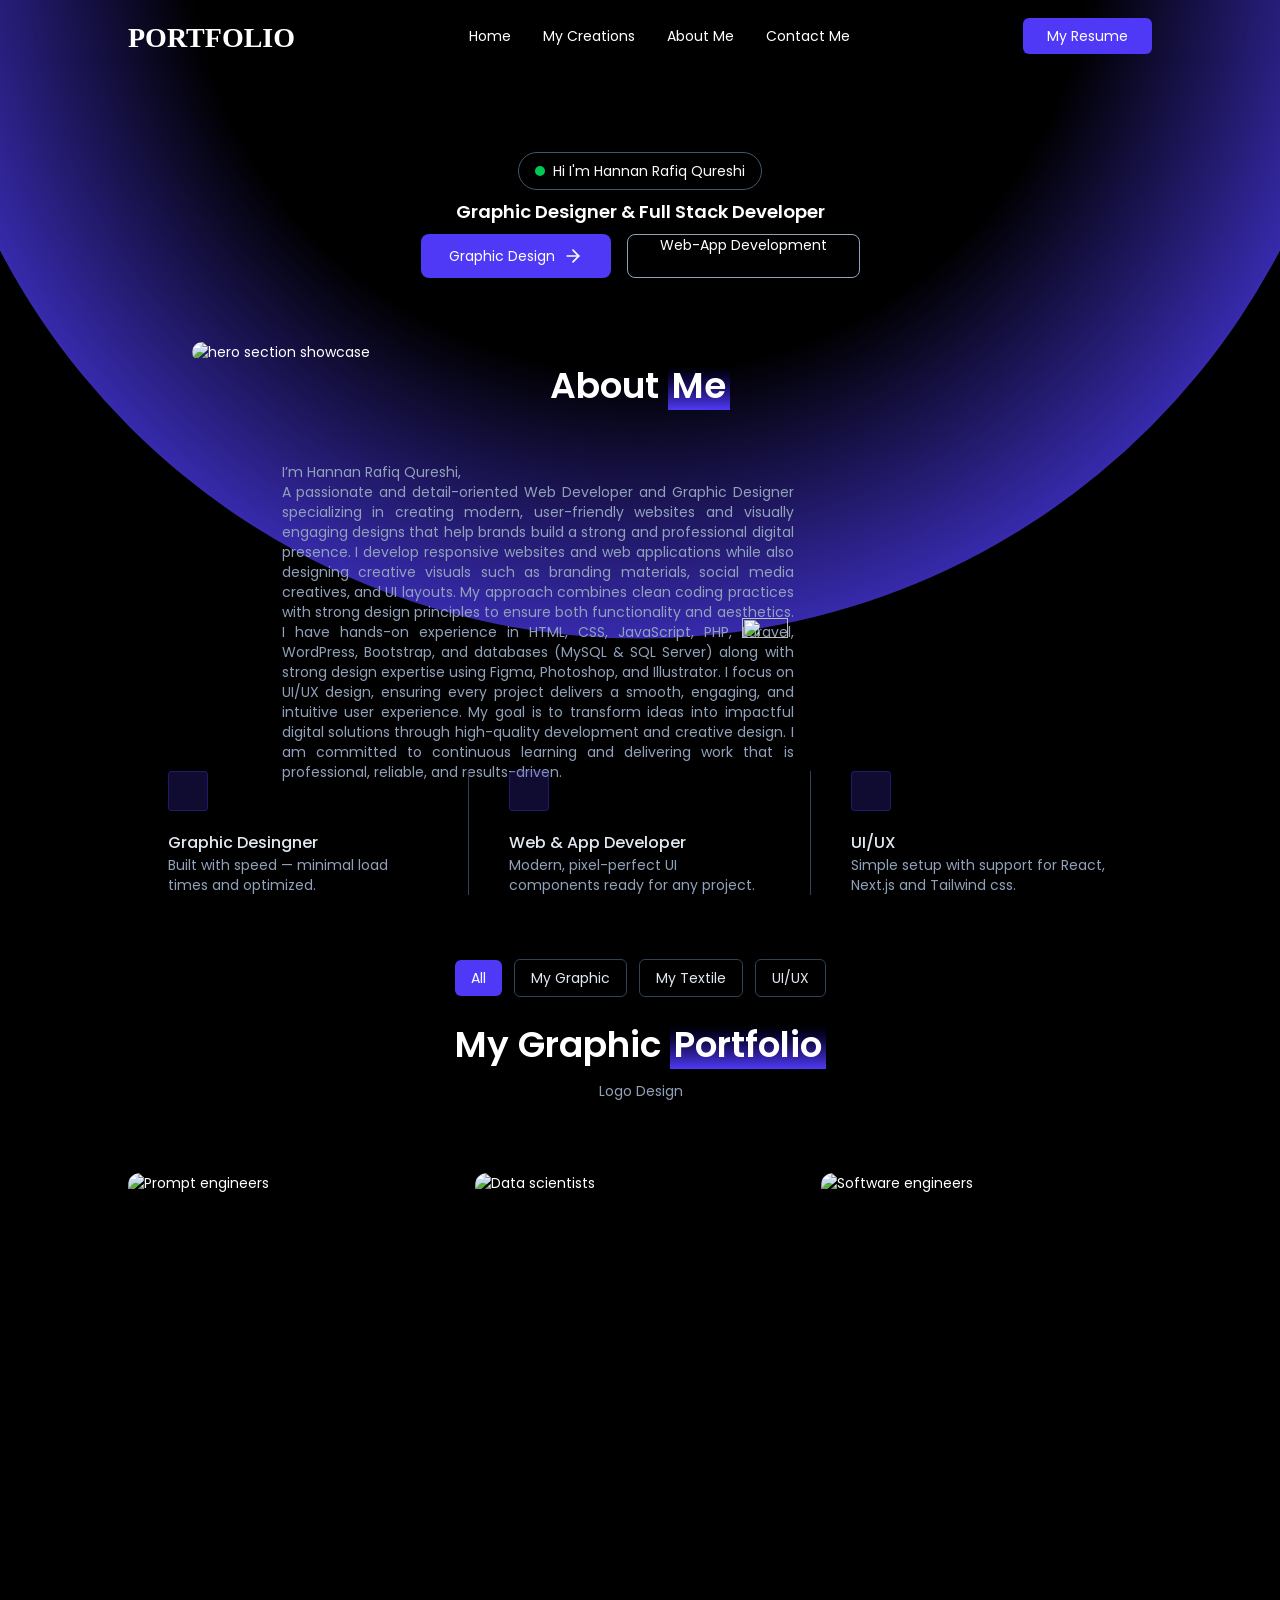
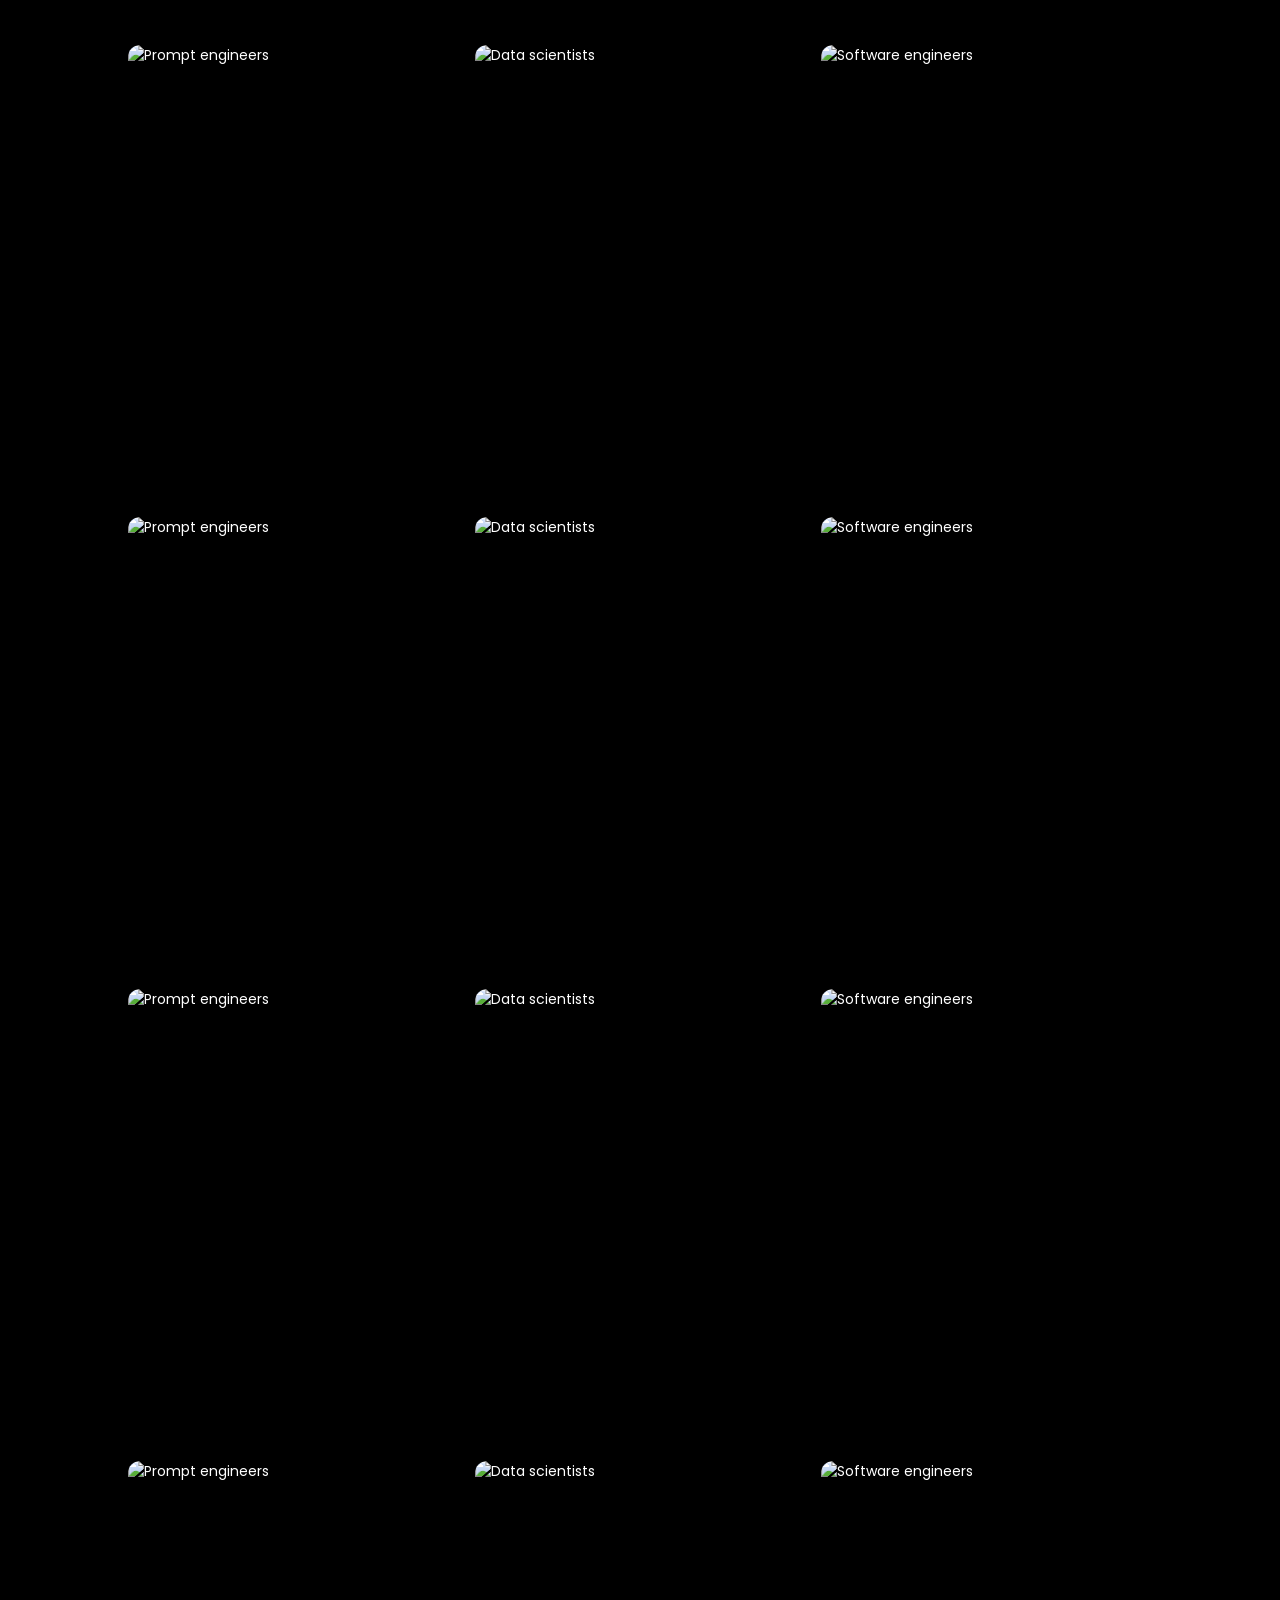
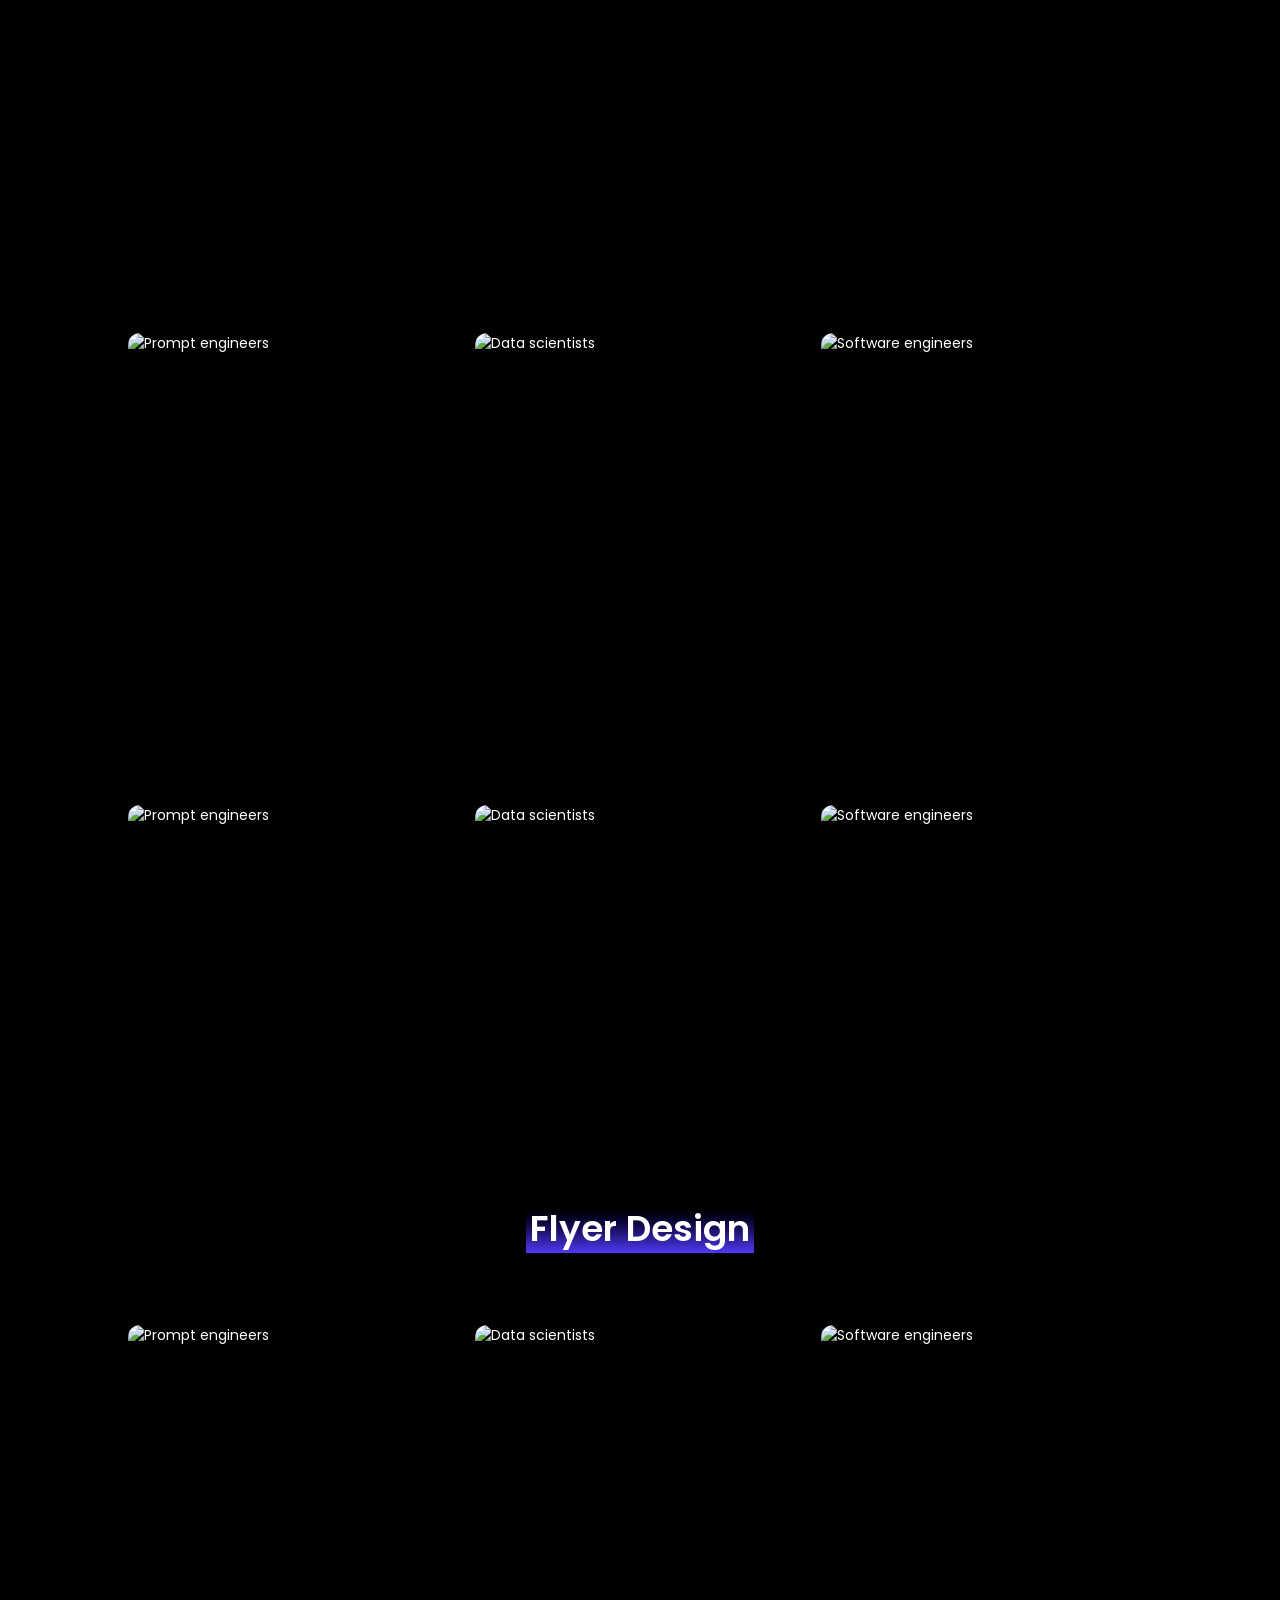
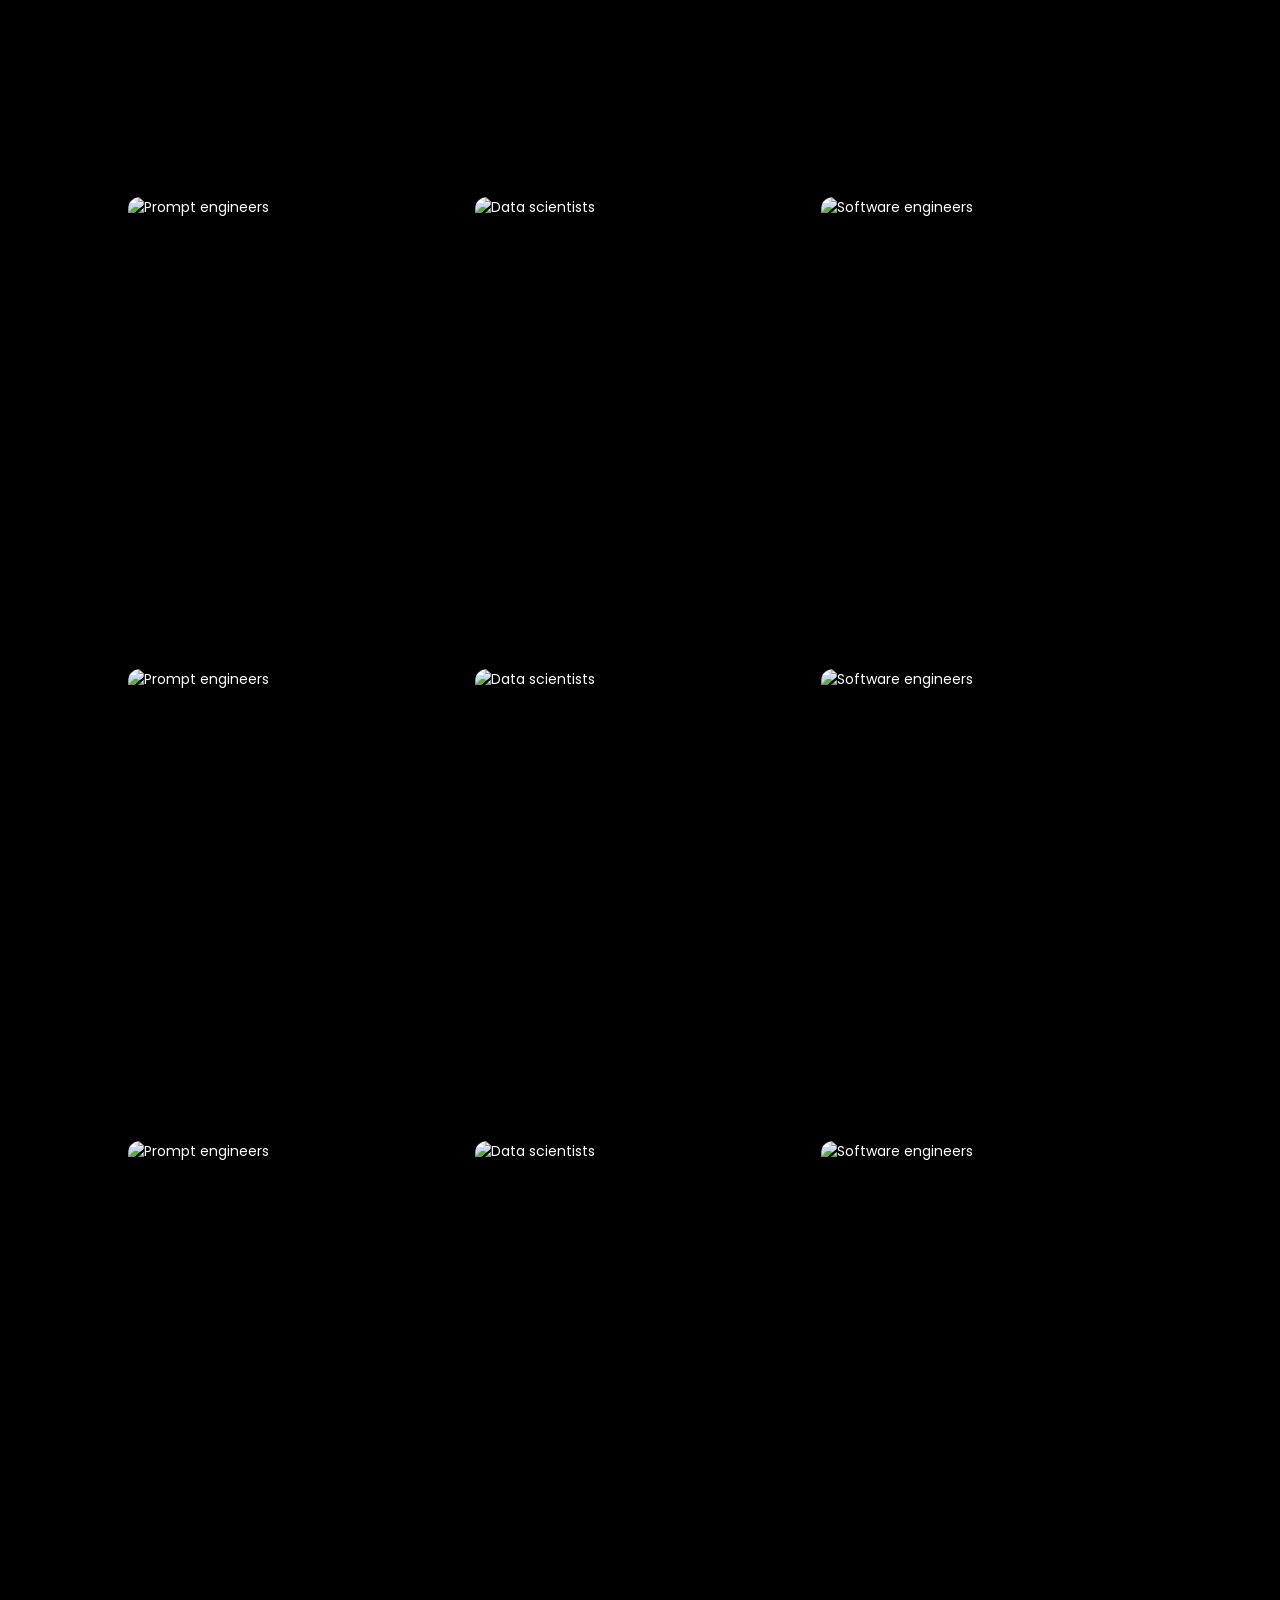
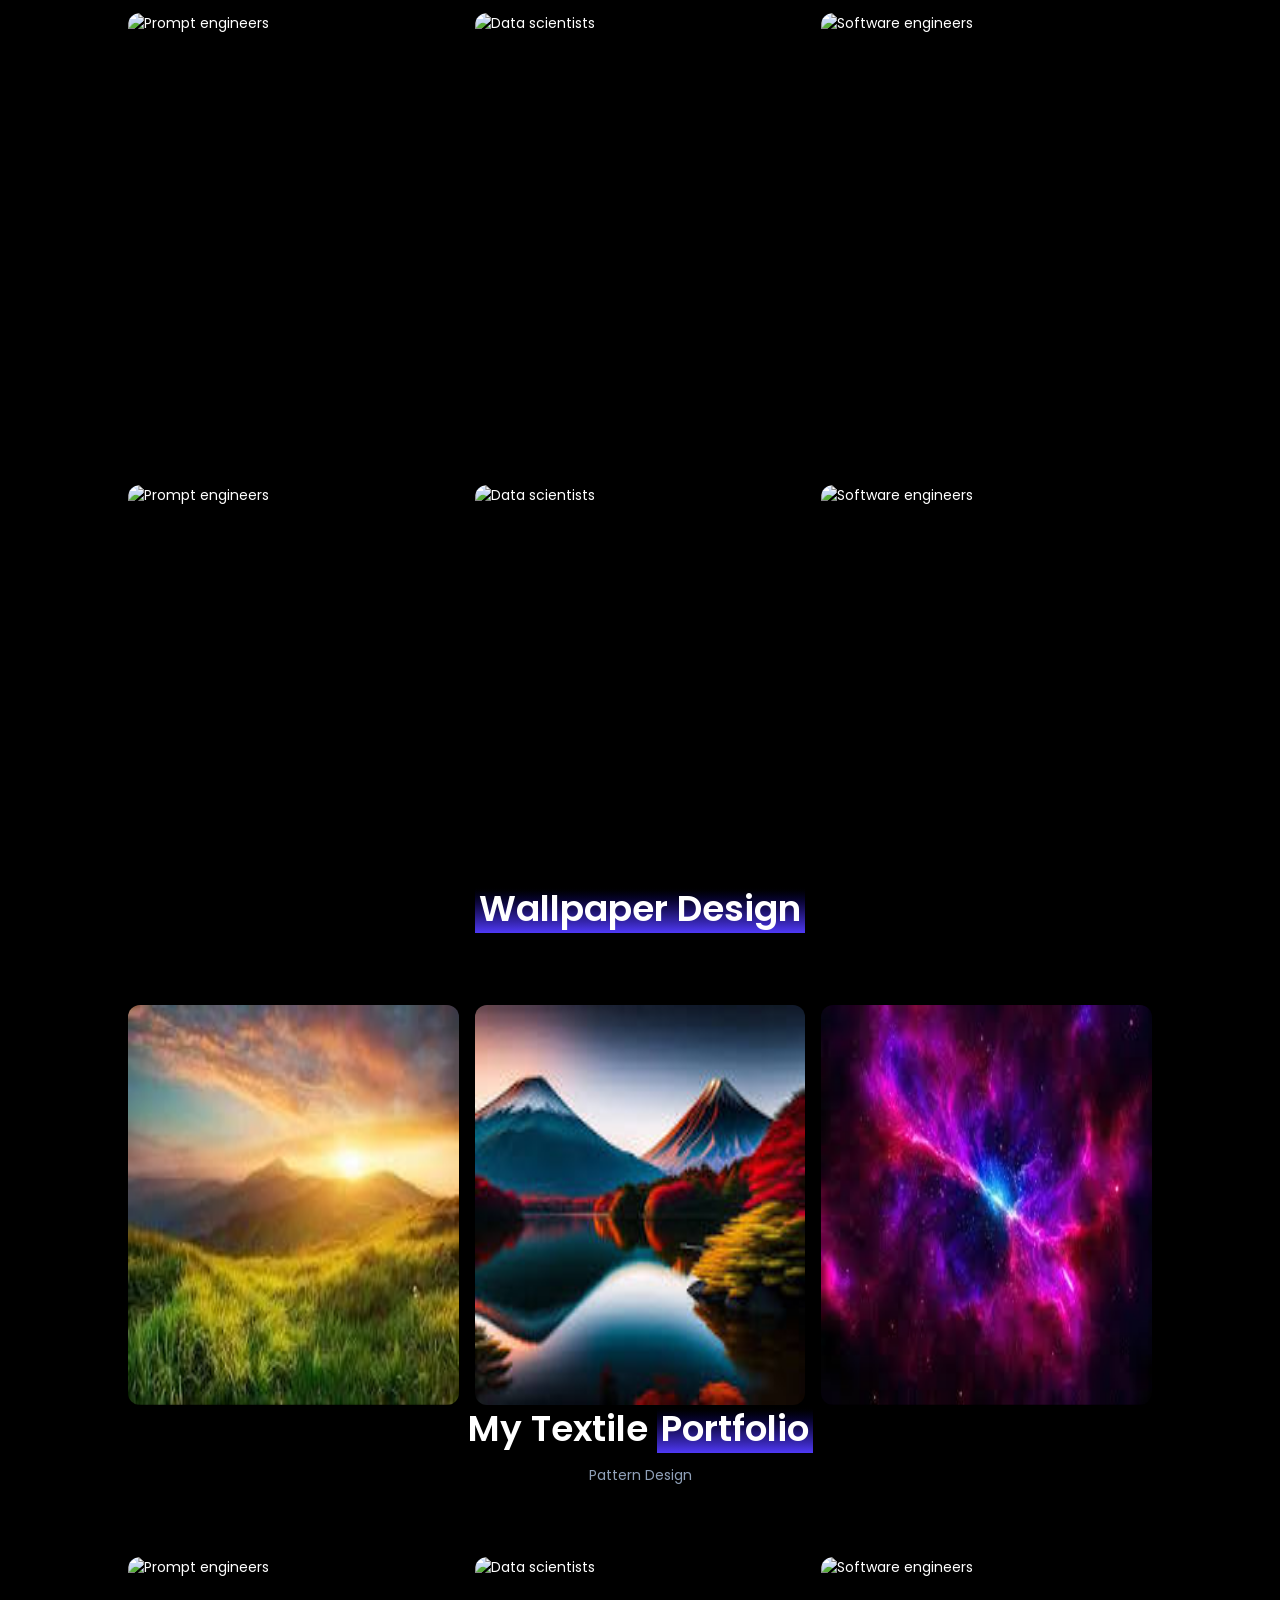
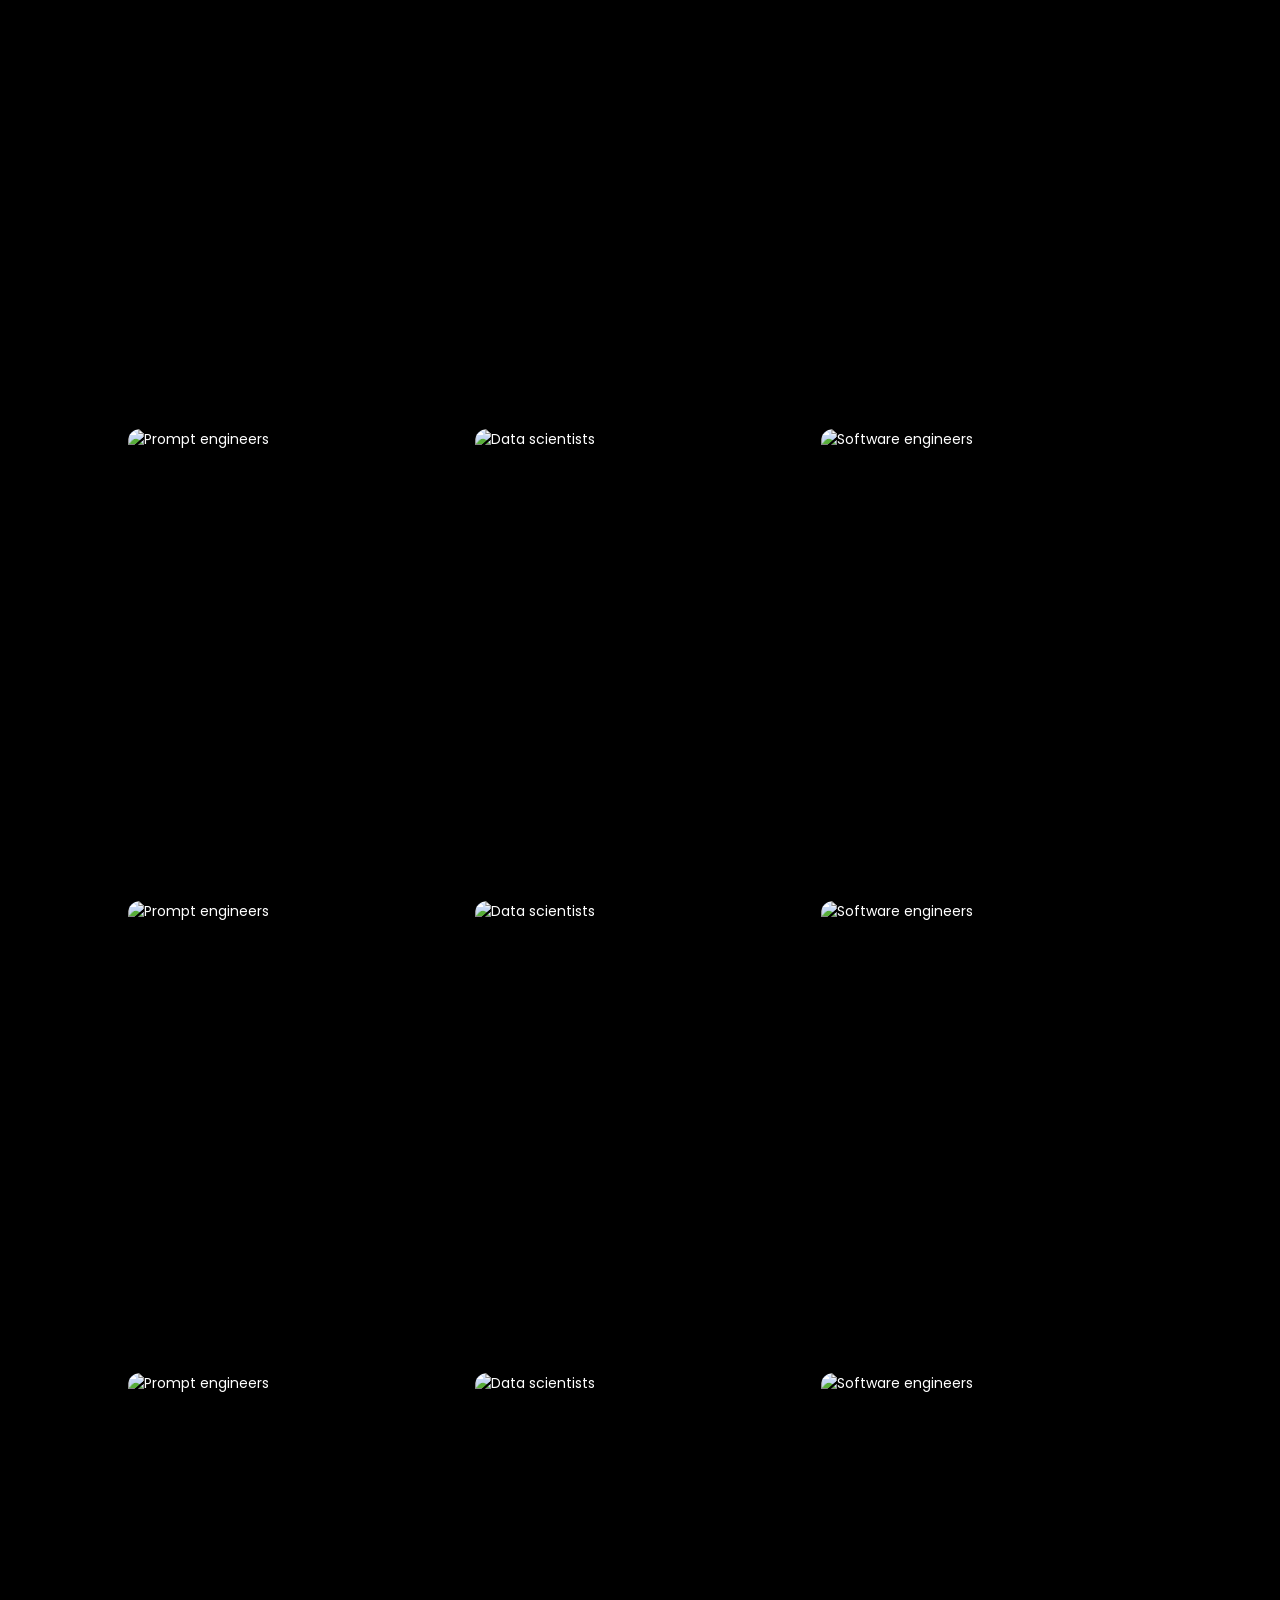
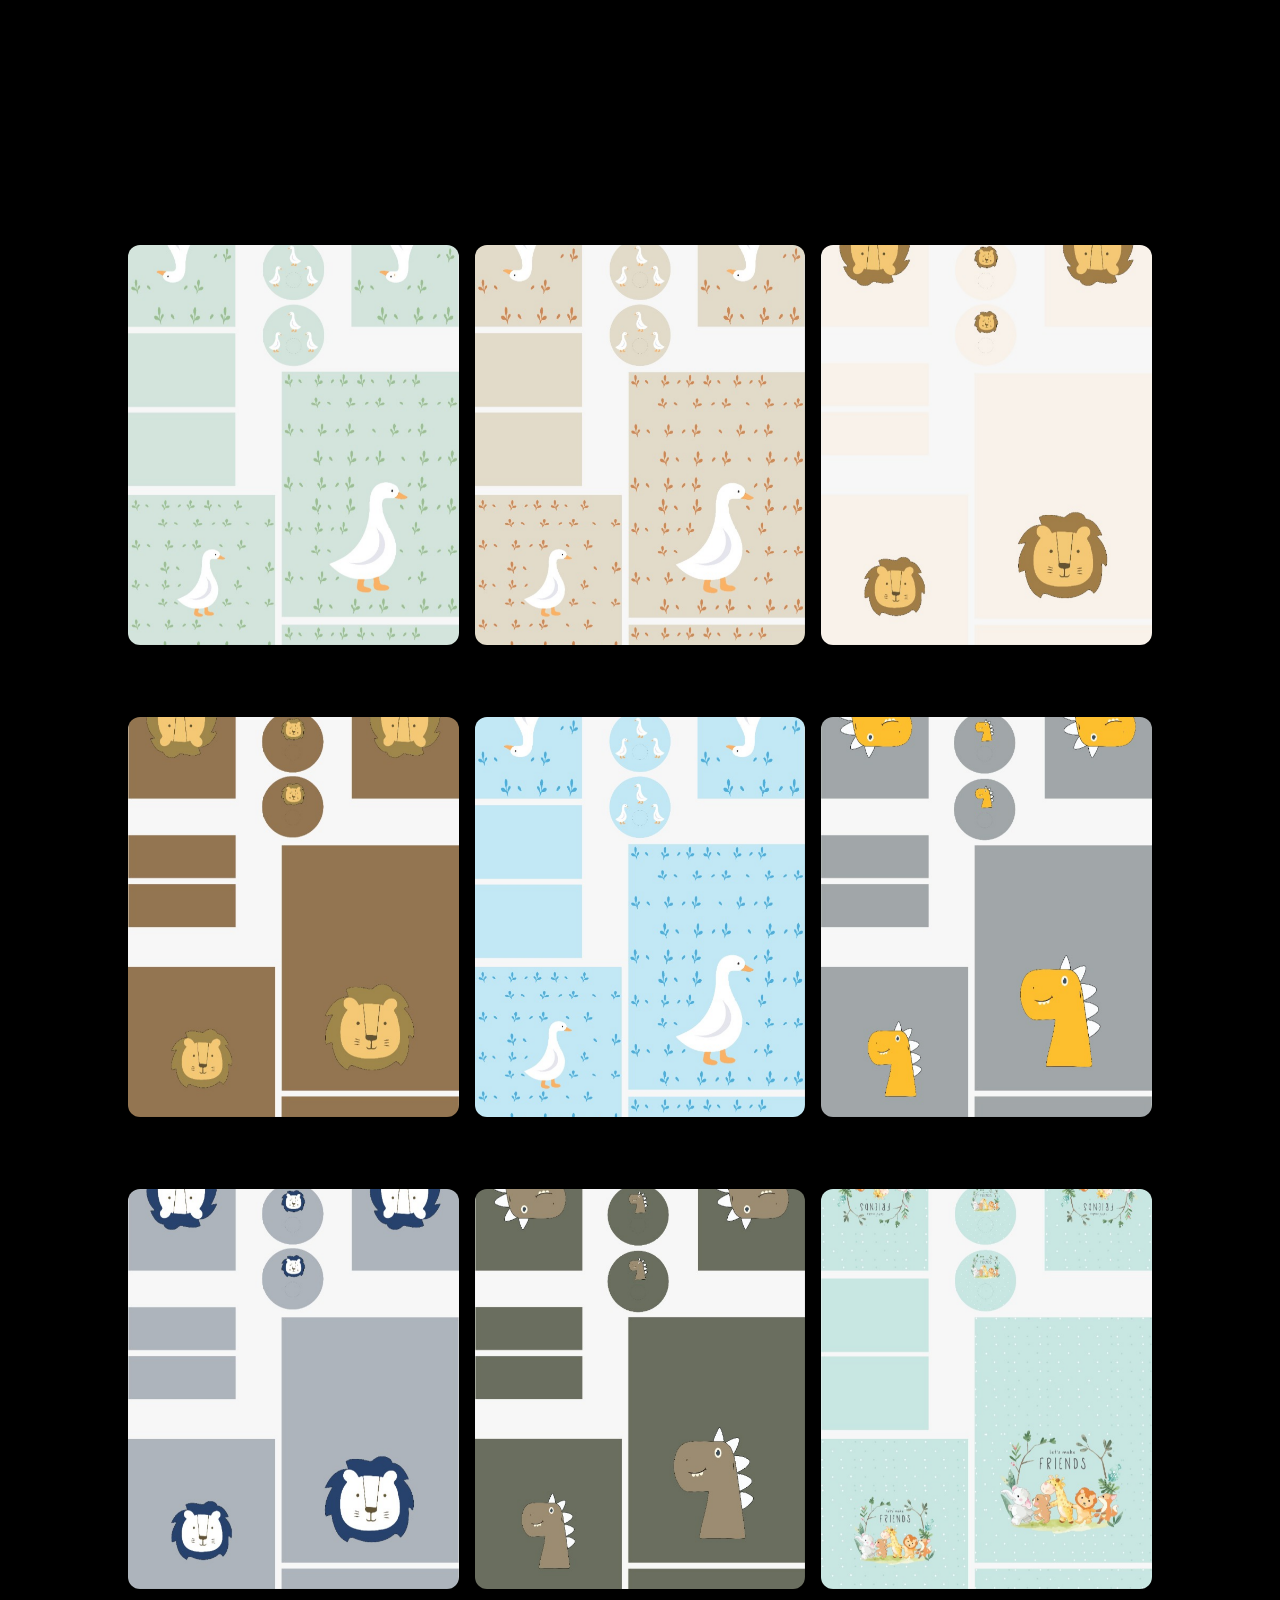
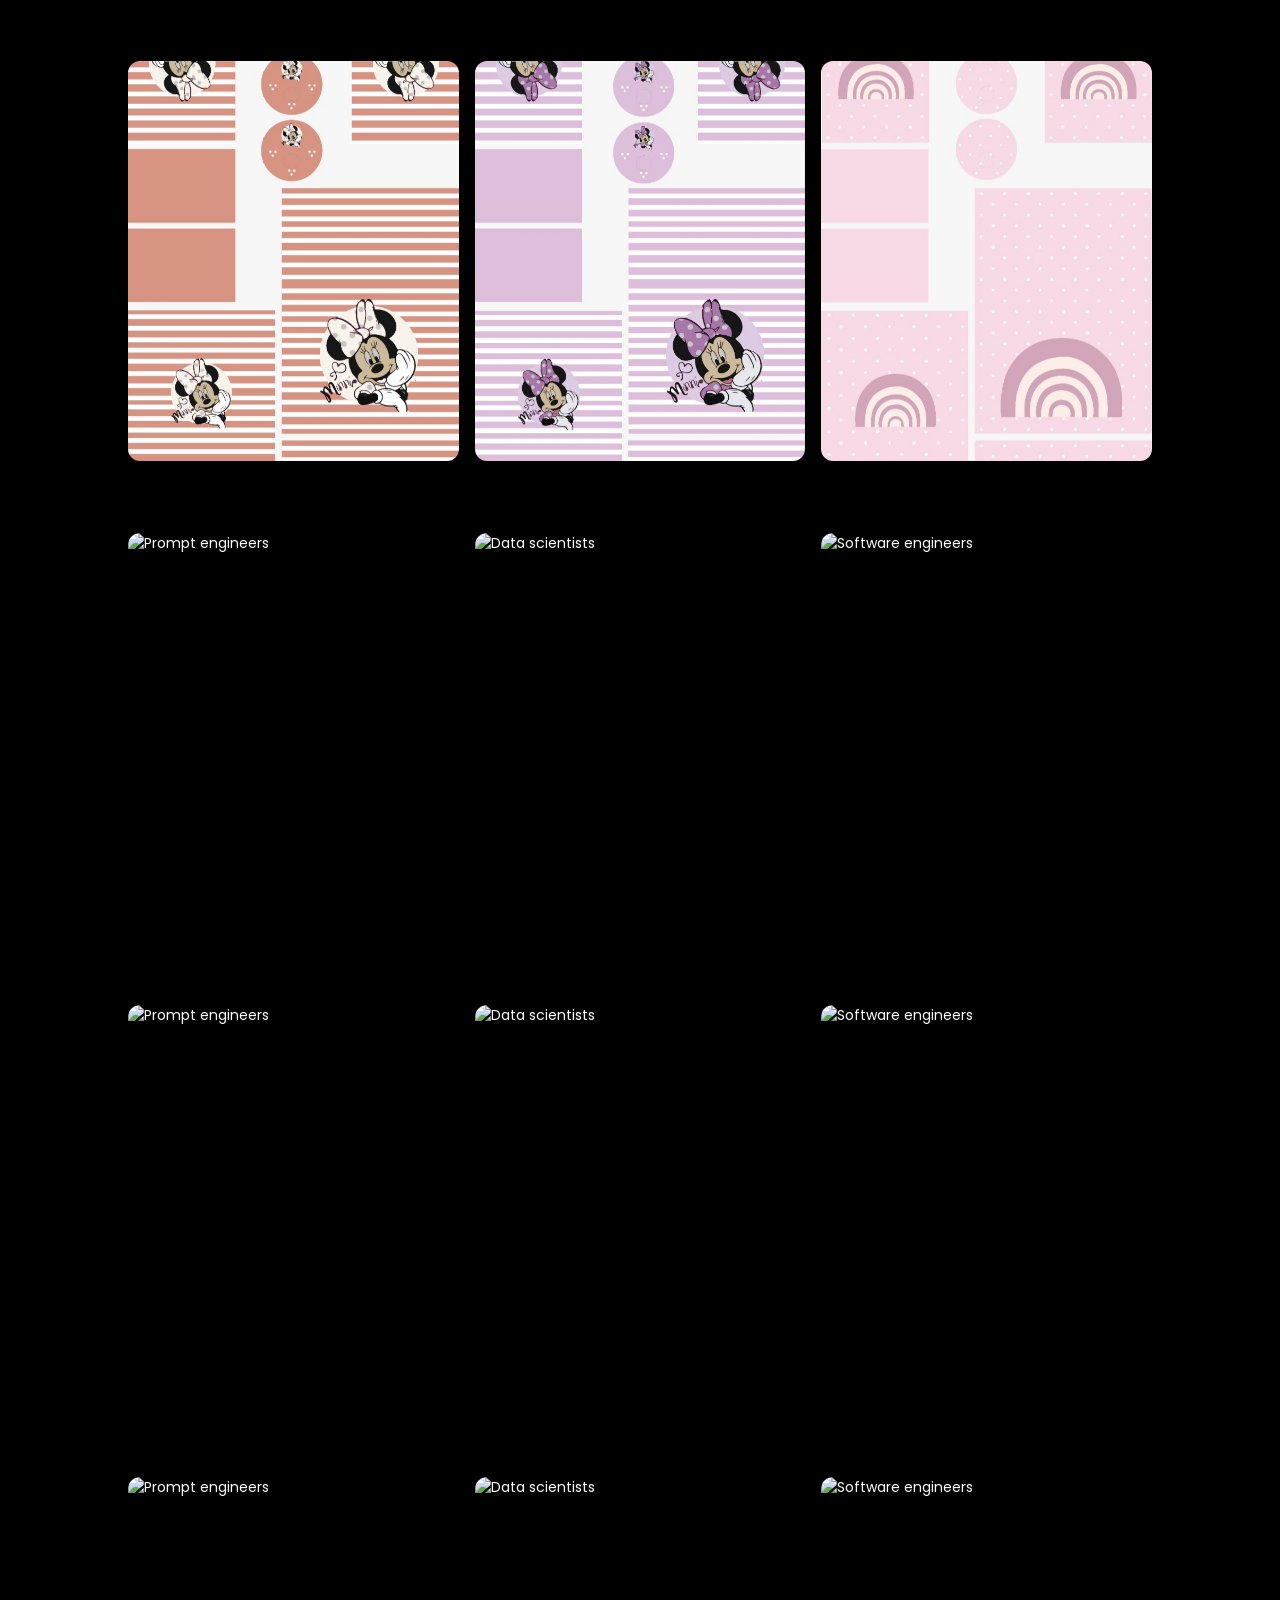
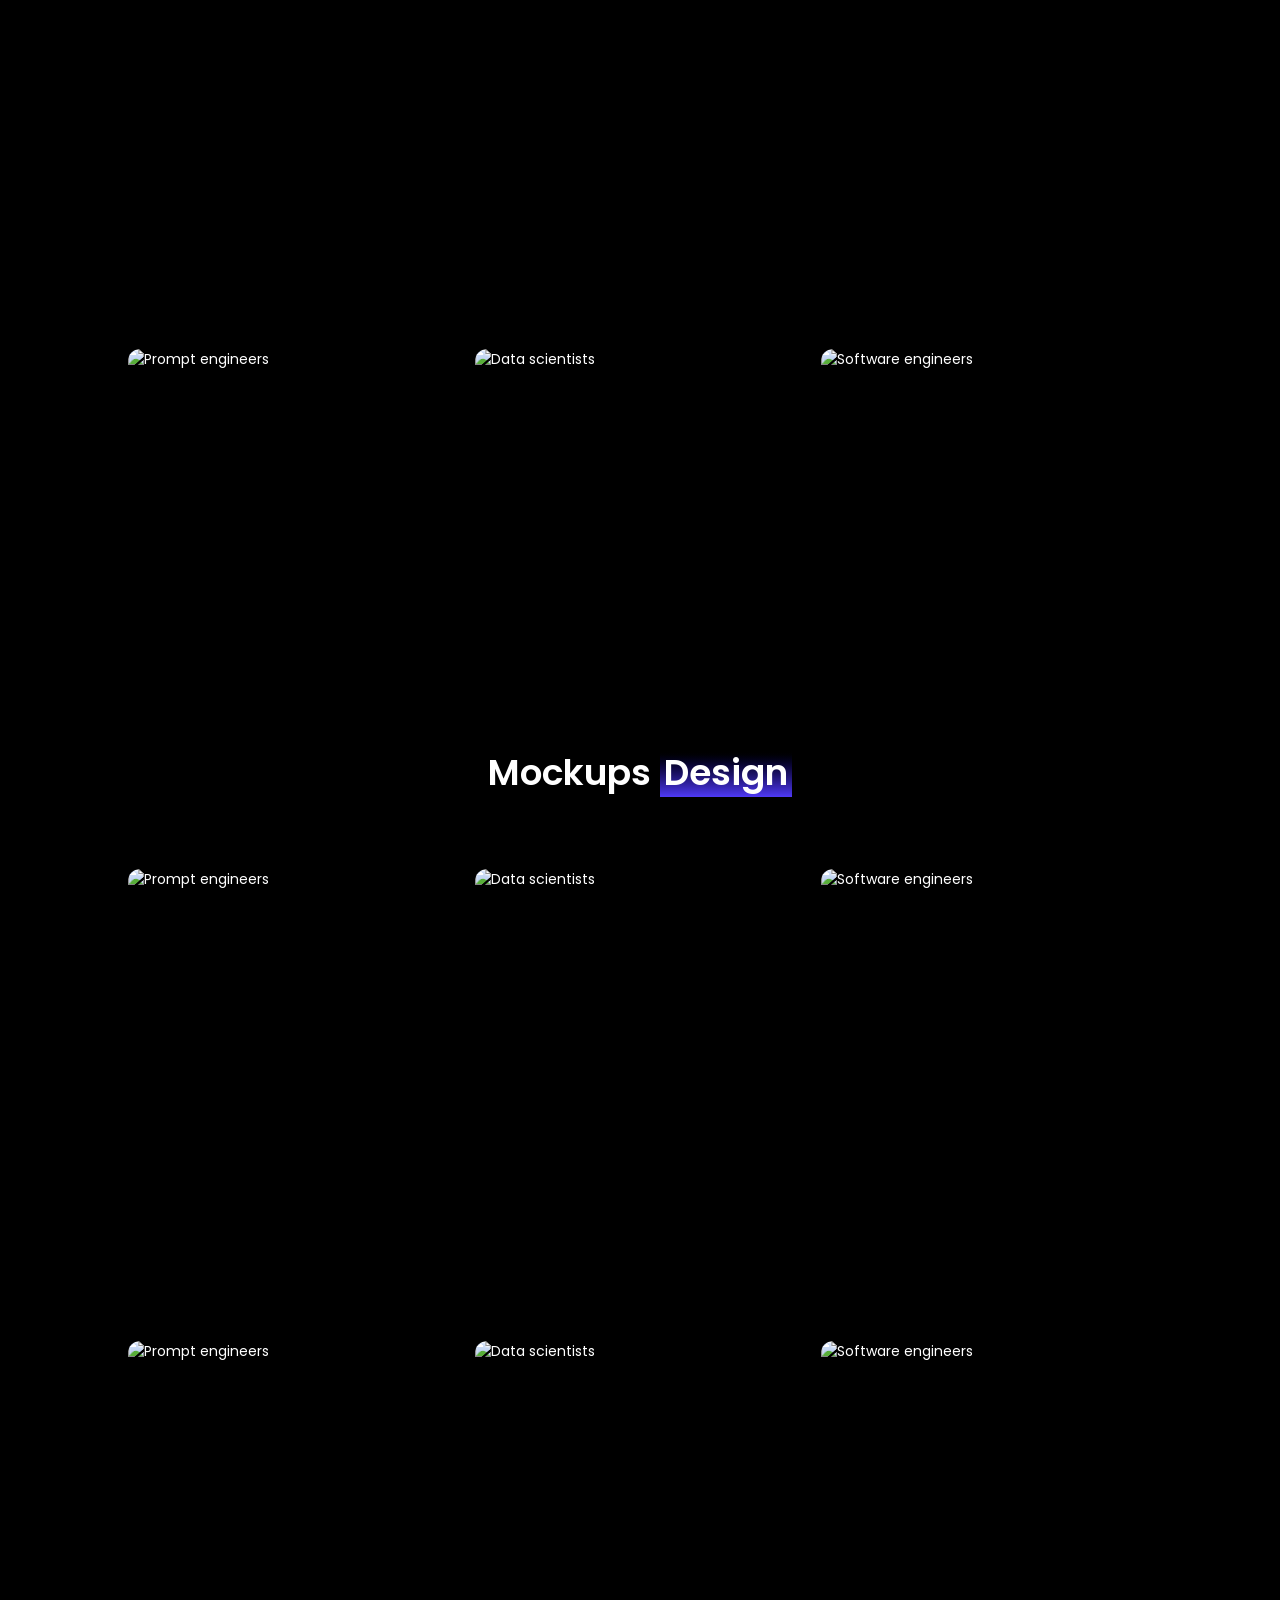
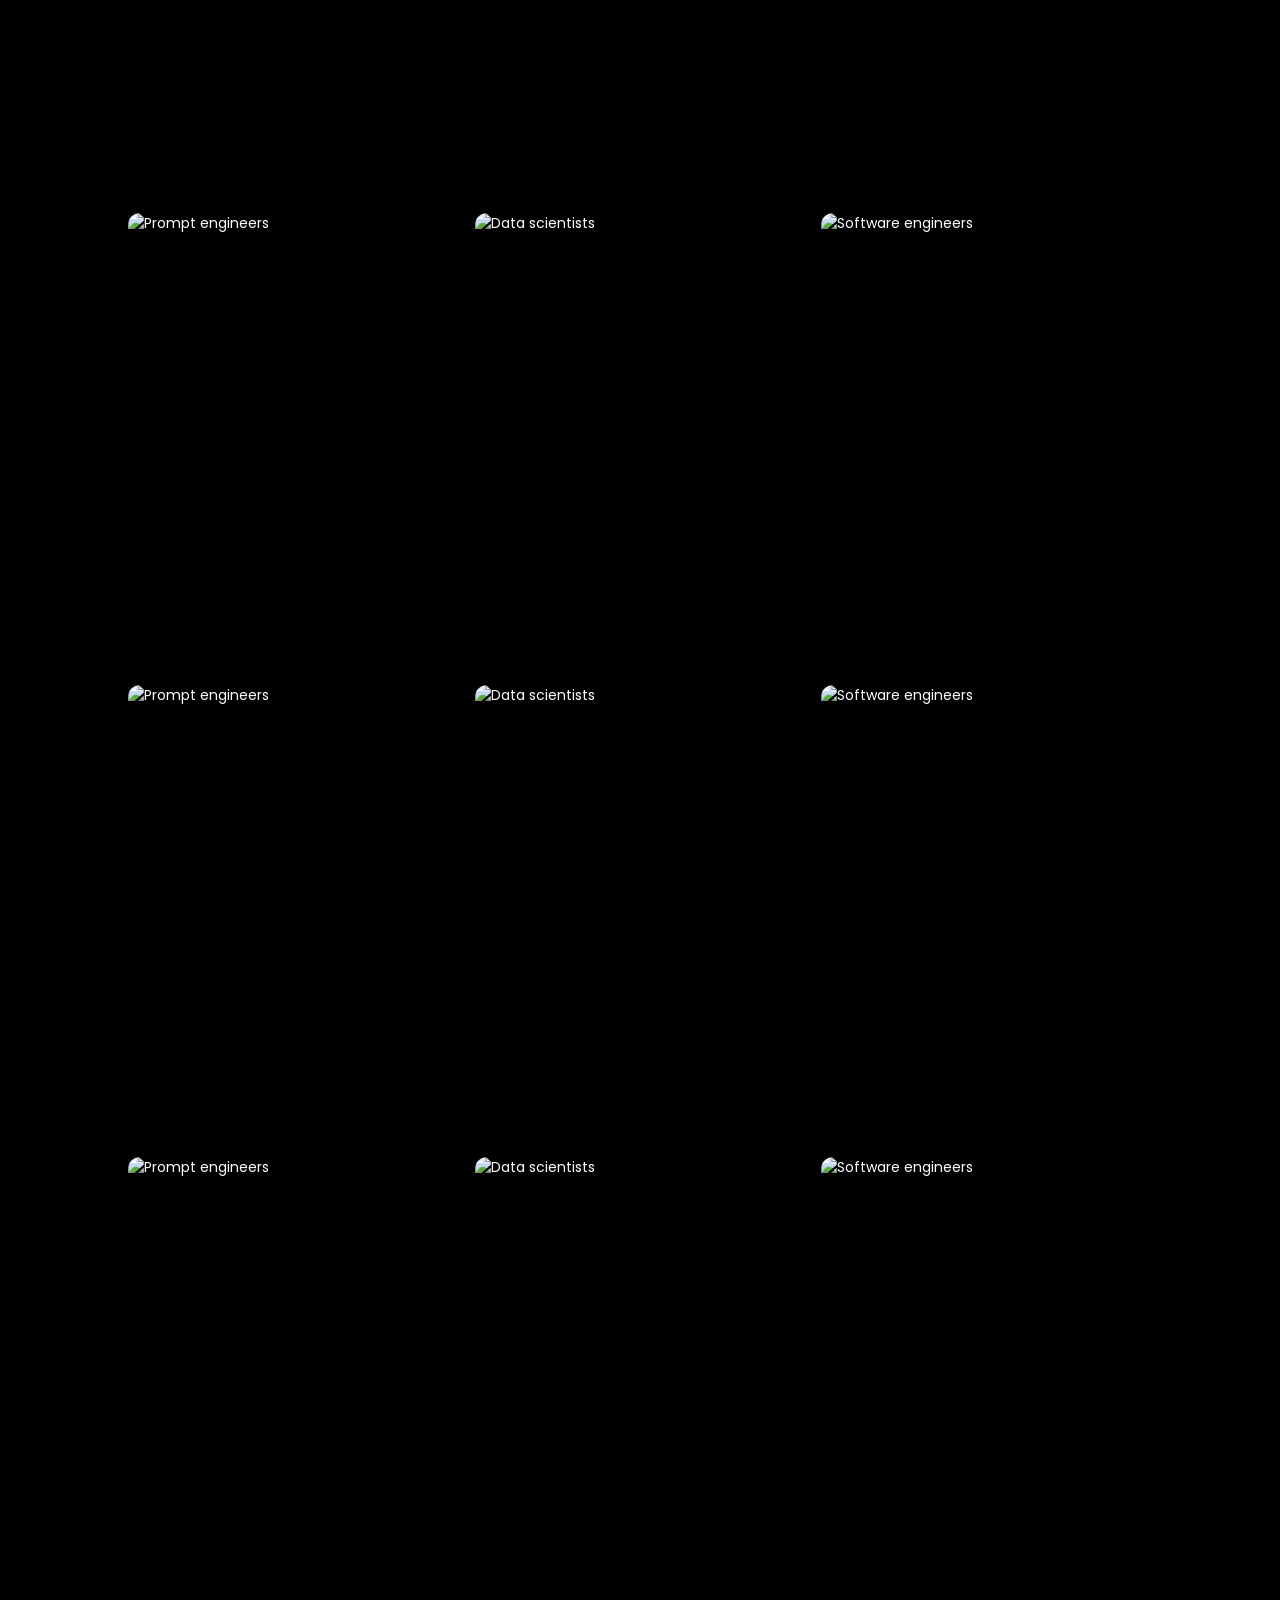
==== index.html @ 5868e451 "Add files via upload" ====
<!DOCTYPE html>
<html lang="en" class="scroll-smooth">

<head>
    <meta charset="UTF-8">
    <meta name="viewport" content="width=device-width, initial-scale=1.0">
    <title>Portfolio-Hannan Rafiq</title>
    <link rel="stylesheet" href="./output.css">
    <link rel="shortcut icon" href="./assets/favicon.png" type="image/x-icon">
</head>

<body>
    <nav
        class="sticky top-0 z-50 flex items-center justify-between w-full h-18 px-6 md:px-16 lg:px-24 xl:px-32 backdrop-blur">
        <a href="./index.html">
              <h1 class="h-9 w-auto" style="font-size: 200%; font-family: Cambria, Cochin, Georgia, Times, 'Times New Roman', serif; font-weight: bold;">
                PORTFOLIO
              </h1>
        </a>
        <div class="hidden lg:flex items-center gap-8 transition duration-500" >
             <a href="./index.html" class="hover:text-slate-300 transition">
               Home
            </a>
            <a href="./creations.html" class="hover:text-slate-300 transition">
               My Creations
            </a>
            <a href="./About.html" class="hover:text-slate-300 transition">   
                About Me
            </a>
            <a href="./contact us.html" class="hover:text-slate-300 transition">
                Contact Me
            </a>                            
        </div>
      <div class="hidden lg:block space-x-3">
            <a href="./Hannan.pdf.pdf (1).pdf" target="_blank" class="px-6 py-2 bg-indigo-600 hover:bg-indigo-700 transition text-white rounded-md active:scale-95">
                My Resume
      </a>
        </div> 
        <button class="lg:hidden active:scale-90 transition" id="menu-button">
            <svg xmlns="http://www.w3.org/2000/svg" width="24" height="24" viewBox="0 0 24 24" fill="none"
                stroke="currentColor" stroke-width="2" stroke-linecap="round" stroke-linejoin="round"
                class="lucide lucide-menu size-6.5" aria-hidden="true">
                <path d="M4 5h16"></path>
                <path d="M4 12h16"></path>
                <path d="M4 19h16"></path>
            </svg>
        </button>
    </nav>

    <div id="nav-links" class="fixed inset-0 z-[100] bg-black/60 backdrop-blur flex flex-col items-center justify-center text-lg gap-8 lg:hidden transition-transform duration-400 -translate-x-full">
        <a href="/#creations">
            Creations
        </a>
        <a href="/#about">
            About
        </a>
        <a href="/#testimonials">
            Testimonials
        </a>
        <a href="/#contact">
            Contact
        </a>
        <button id="close-menu" class="active:ring-3 active:ring-white aspect-square size-10 p-1 items-center justify-center bg-slate-100 hover:bg-slate-200 transition text-black rounded-md flex">
            <svg xmlns="http://www.w3.org/2000/svg" width="24" height="24" viewBox="0 0 24 24" fill="none"
                stroke="currentColor" stroke-width="2" stroke-linecap="round" stroke-linejoin="round"
                class="lucide lucide-x" aria-hidden="true">
                <path d="M18 6 6 18"></path>
                <path d="m6 6 12 12"></path>
            </svg>
        </button>
    </div>
    
    <!-- Hero Section -->
     <section class="flex flex-col items-center -mt-18">
        <svg class="absolute -z-10 w-full -mt-40 md:mt-0" width="1440" height="676" viewBox="0 0 1440 676" fill="none" xmlns="http://www.w3.org/2000/svg">
            <rect x="-92" y="-948" width="1624" height="1624" rx="812" fill="url(#a)"></rect>
            <defs>
                <radialGradient id="a" cx="0" cy="0" r="1" gradientUnits="userSpaceOnUse"
                    gradientTransform="rotate(90 428 292)scale(812)">
                    <stop offset=".63" stop-color="#372AAC" stop-opacity="0"></stop>
                    <stop offset="1" stop-color="#372AAC"></stop>
                </radialGradient>
            </defs>
        </svg>



        <div style="width: 15%; height: 15%; margin-top: 80px; margin-bottom: -120px;">
            <img src="./assets/20260217_1929_Image Generation_remix_01khp01ft2f1pt50f0m18ngsvy (1).png" alt="">
       </div>

        <a class="flex items-center mt-48 gap-2 border border-slate-600 text-gray-50 rounded-full px-4 py-2">
            <div class="size-2.5 bg-green-500 rounded-full animate-pulse"></div>
            <span>Hi I'm Hannan Rafiq Qureshi</span>
        </a>
        <h1 class="text-center text-5xl leading-[68px] md:text-6xl md:leading-[70px] mt-4 font-semibold max-w-2xl" style="font-size: 130%; margin-top: -1%;">
             Graphic Designer & Full Stack Developer
        </h1>
       
        <div class="flex items-center gap-4 mt-8" style="margin-top: -1%;">
            <a href="./graphic.html"class="flex items-center gap-2 bg-indigo-600 hover:bg-indigo-700 transition text-white active:scale-95 rounded-lg px-7 h-11">
             Graphic Design
            
           
                
                <svg xmlns="http://www.w3.org/2000/svg" width="24" height="24" viewBox="0 0 24 24" fill="none" stroke="currentColor" stroke-width="2" stroke-linecap="round" stroke-linejoin="round" class="lucide lucide-arrow-right size-5" aria-hidden="true">
                    <path d="M5 12h14"></path>
                    <path d="m12 5 7 7-7 7"></path>
                </svg>
           </a>
            <a href="./web.html"class="border border-slate-400 active:scale-95 hover:bg-white/10 transition rounded-lg px-8 h-11">
            Web-App Development
            </a>
          
        </div>
        <figure class="relative w-full h-full [perspective:800px] mt-16 max-w-4xl mx-auto flex flex-col items-center justify-center">
            <div class="relative [transform-style:preserve-3d] w-full max-w-4xl">
                <img class="w-full rounded-[15px] will-change-transform [transform:translateZ(0)]" alt="hero section showcase" src="https://raw.githubusercontent.com/prebuiltui/prebuiltui/main/assets/hero/hero-section-showcase-2.png" />
            </div>
        </figure>
    </section>
   <!-- About Section -->
    <section class="flex flex-col items-center" id="about">
        <div class="flex flex-col items-center mt-20">
            <h2 class="text-center text-4xl font-semibold max-w-2xl">
                About 
                <span class="bg-gradient-to-t from-indigo-600 to-black p-1 bg-left inline-block bg-no-repeat">Me</span>
            </h2>
            <p class=" text-slate-400 max-w-lg mt-3" style="margin-left: -40%; margin-top: 10%; text-align: justify; padding: -300px;">I’m Hannan Rafiq Qureshi,<br>A passionate and detail-oriented Web Developer and Graphic Designer specializing in creating modern, user-friendly websites and visually engaging designs that help brands build a strong and professional digital presence.

I develop responsive websites and web applications while also designing creative visuals such as branding materials, social media creatives, and UI layouts. My approach combines clean coding practices with strong design principles to ensure both functionality and aesthetics.

I have hands-on experience in HTML, CSS, JavaScript, PHP, Laravel, WordPress, Bootstrap, and databases (MySQL & SQL Server) along with strong design expertise using Figma, Photoshop, and Illustrator. I focus on UI/UX design, ensuring every project delivers a smooth, engaging, and intuitive user experience.

My goal is to transform ideas into impactful digital solutions through high-quality development and creative design. I am committed to continuous learning and delivering work that is professional, reliable, and results-driven.</p>
      <img src="./assets/PixelBin-AI-Image-Generator-1776620324182-Picsart-BackgroundRemover.png" alt="" style="height: 30%; width: 30%; margin-left: 70%; margin-top: -32%;">  </div>



        <div class="relative max-w-5xl mx-auto grid grid-cols-1 md:grid-cols-2 lg:grid-cols-3 px-8 md:px-0 mt-18" style="margin-top: 10%;">
            <div class="py-10 border-b border-slate-700 md:py-0 md:border-r md:border-b-0 md:px-10">
                <div class="size-10 p-2 bg-indigo-600/20 border border-indigo-600/30 rounded">
                    <img alt="" src="https://raw.githubusercontent.com/prebuiltui/prebuiltui/main/assets/aboutSection/flashEmoji.png">
                </div>
                <div class="mt-5 space-y-2">
                   <a href=""><h3 class="text-base font-medium text-slate-200">Graphic Desingner</h3></a> 
                    <p class="text-sm text-slate-400">Built with speed — minimal load times and optimized.</p>
                </div>
            </div>
            <div class="py-10 border-b border-slate-700 md:py-0 lg:border-r md:border-b-0 md:px-10">
                <div class="size-10 p-2 bg-indigo-600/20 border border-indigo-600/30 rounded">
                    <img alt="" src="https://raw.githubusercontent.com/prebuiltui/prebuiltui/main/assets/aboutSection/colorsEmoji.png">
                </div>
                <div class="mt-5 space-y-2">
                    <a href=""><h3 class="text-base font-medium text-slate-200">Web & App Developer</h3></a>
                    <p class="text-sm text-slate-400">Modern, pixel-perfect UI components ready for any project.</p>
                </div>
            </div>
            <div class="py-10 border-b border-slate-700 md:py-0 md:border-b-0 md:px-10">
                <div class="size-10 p-2 bg-indigo-600/20 border border-indigo-600/30 rounded">
                    <img alt="" src="https://raw.githubusercontent.com/prebuiltui/prebuiltui/main/assets/aboutSection/puzzelEmoji.png">
                </div>
                <div class="mt-5 space-y-2">
                   <a href=""> <h3 class="text-base font-medium text-slate-200">UI/UX</h3></a>
                    <p class="text-sm text-slate-400">Simple setup with support for React, Next.js and Tailwind css.</p>
                </div>
            </div>
        </div>
    </section>


    <!-- Our Creations Section -->

<section> 
            <div id="creation-filters" class="flex flex-wrap items-center justify-center gap-3 mt-16 mb-6">
            <button class="filter-btn px-4 py-2 rounded-md bg-indigo-600 text-white" data-filter="all">All</button>
            <button class="filter-btn px-4 py-2 rounded-md border border-slate-700 text-slate-200" data-filter="graphic">My Graphic</button>
            <button class="filter-btn px-4 py-2 rounded-md border border-slate-700 text-slate-200" data-filter="textile">My Textile</button>
            <button class="filter-btn px-4 py-2 rounded-md border border-slate-700 text-slate-200" data-filter="ui">UI/UX</button>
        </div>
        <div id="creation-subfilters" class="flex flex-wrap items-center justify-center gap-3 mt-6 mb-6">
            <div data-subfilter-group="graphic" class="hidden flex-wrap items-center gap-3">
                <button class="subfilter-btn px-4 py-2 rounded-md bg-indigo-600 text-white" data-subfilter="all">All</button>
                <button class="subfilter-btn px-4 py-2 rounded-md border border-slate-700 text-slate-200" data-subfilter="logo">Logo Design</button>
                <button class="subfilter-btn px-4 py-2 rounded-md border border-slate-700 text-slate-200" data-subfilter="flyer">Flyer Design</button>
                <button class="subfilter-btn px-4 py-2 rounded-md border border-slate-700 text-slate-200" data-subfilter="wallpaper">Wallpaper Design</button>
            </div>
            <div data-subfilter-group="textile" class="hidden flex-wrap items-center gap-3">
                <button class="subfilter-btn px-4 py-2 rounded-md bg-indigo-600 text-white" data-subfilter="all">All</button>
                <button class="subfilter-btn px-4 py-2 rounded-md border border-slate-700 text-slate-200" data-subfilter="pattern">Pattern Design</button>
                <button class="subfilter-btn px-4 py-2 rounded-md border border-slate-700 text-slate-200" data-subfilter="mockup">Mockup Design</button>
            </div>
        </div></section>
          
    <section class="flex flex-col items-center creation-section" id="creations" data-section="graphic">
  
        <div class="flex flex-col items-center mt-20 creation-subsection" data-subsection="logo">
            <h2 class="text-center text-4xl font-semibold max-w-2xl">
                My Graphic
                <span class="bg-gradient-to-t from-indigo-600 to-black p-1 bg-left inline-block bg-no-repeat">Portfolio</span>
            </h2>
            <p class="text-center text-slate-400 max-w-lg mt-3">
              Logo Design
            </p>
        </div>
        
<!--Logo Design-->
       
        <div class="flex items-center gap-4 h-100 w-full max-w-5xl mt-18 mx-auto creation-subsection" data-subsection="logo">
            <div class="relative group flex-grow h-[400px] rounded-xl overflow-hidden hover:w-full w-56 transition-all duration-500">
                <img class="h-full w-full object-cover object-center" alt="Prompt engineers"
                    src="./logo/er.png" />
                <div class="absolute inset-0 flex flex-col justify-end p-10 text-white bg-black/50 transition-all duration-300 opacity-0 group-hover:opacity-100">
                    <h1 class="text-3xl font-semibold">Lettermarks (Monograms)</h1>
                    <p class="text-sm mt-2">
                  Logo Design
                    </p>
                </div>
            </div>
            <div class="relative group flex-grow h-[400px] rounded-xl overflow-hidden hover:w-full w-56 transition-all duration-500">
                <img class="h-full w-full object-cover object-right" alt="Data scientists"
                    src="./logo/Orange Lion Art & Design Logo.png" />
                <div class="absolute inset-0 flex flex-col justify-end p-10 text-white bg-black/50 transition-all duration-300 opacity-0 group-hover:opacity-100">
                    <h1 class="text-3xl font-semibold">Emblems</h1>
                    <p class="text-sm mt-2">
                        Logo Design
                    </p>
                </div>
            </div>
            <div class="relative group flex-grow h-[400px] rounded-xl overflow-hidden hover:w-full w-56 transition-all duration-500">
                <img class="h-full w-full object-cover object-center" alt="Software engineers"
                    src="./logo/Untitled design (1).png" />
                <div class="absolute inset-0 flex flex-col justify-end p-10 text-white bg-black/50 transition-all duration-300 opacity-0 group-hover:opacity-100">
                    <h1 class="text-3xl font-semibold">Abstract Logo Marks</h1>
                    <p class="text-sm mt-2">
                       Logo Design
                    </p>
                </div>
            </div>
        </div>
        <div class="flex items-center gap-4 h-100 w-full max-w-5xl mt-18 mx-auto creation-subsection" data-subsection="logo">
            <div class="relative group flex-grow h-[400px] rounded-xl overflow-hidden hover:w-full w-56 transition-all duration-500">
                <img class="h-full w-full object-cover object-center" alt="Prompt engineers"
                    src="./logo/09.png" />
                <div class="absolute inset-0 flex flex-col justify-end p-10 text-white bg-black/50 transition-all duration-300 opacity-0 group-hover:opacity-100">
                    <h1 class="text-3xl font-semibold">Lettermarks (Monograms)</h1>
                    <p class="text-sm mt-2">
                       Logo Design
                    </p>
                </div>
            </div>
            <div class="relative group flex-grow h-[400px] rounded-xl overflow-hidden hover:w-full w-56 transition-all duration-500">
                <img class="h-full w-full object-cover object-right" alt="Data scientists"
                    src="./logo/090.png" />
                <div class="absolute inset-0 flex flex-col justify-end p-10 text-white bg-black/50 transition-all duration-300 opacity-0 group-hover:opacity-100">
                    <h1 class="text-3xl font-semibold">Emblems</h1>
                    <p class="text-sm mt-2">
                        Logo Design
                    </p>
                </div>
            </div>
            <div class="relative group flex-grow h-[400px] rounded-xl overflow-hidden hover:w-full w-56 transition-all duration-500">
                <img class="h-full w-full object-cover object-center" alt="Software engineers"
                    src="./logo/1.png" />
                <div class="absolute inset-0 flex flex-col justify-end p-10 text-white bg-black/50 transition-all duration-300 opacity-0 group-hover:opacity-100">
                    <h1 class="text-3xl font-semibold">Abstract Logo Marks</h1>
                    <p class="text-sm mt-2">
                       Logo Design
                    </p>
                </div>
            </div>
        </div>
        <div class="flex items-center gap-4 h-100 w-full max-w-5xl mt-18 mx-auto creation-subsection" data-subsection="logo">
            <div class="relative group flex-grow h-[400px] rounded-xl overflow-hidden hover:w-full w-56 transition-all duration-500">
                <img class="h-full w-full object-cover object-center" alt="Prompt engineers"
                    src="./logo/2.png" />
                <div class="absolute inset-0 flex flex-col justify-end p-10 text-white bg-black/50 transition-all duration-300 opacity-0 group-hover:opacity-100">
                    <h1 class="text-3xl font-semibold">Lettermarks (Monograms)</h1>
                    <p class="text-sm mt-2">

                    </p>
                </div>
            </div>
            <div class="relative group flex-grow h-[400px] rounded-xl overflow-hidden hover:w-full w-56 transition-all duration-500">
                <img class="h-full w-full object-cover object-right" alt="Data scientists"
                    src="./logo/3.png" />
                <div class="absolute inset-0 flex flex-col justify-end p-10 text-white bg-black/50 transition-all duration-300 opacity-0 group-hover:opacity-100">
                    <h1 class="text-3xl font-semibold">Emblems</h1>
                    <p class="text-sm mt-2">
                        Logo Design
                    </p>
                </div>
            </div>
            <div class="relative group flex-grow h-[400px] rounded-xl overflow-hidden hover:w-full w-56 transition-all duration-500">
                <img class="h-full w-full object-cover object-center" alt="Software engineers"
                    src="./logo/4.png" />
                <div class="absolute inset-0 flex flex-col justify-end p-10 text-white bg-black/50 transition-all duration-300 opacity-0 group-hover:opacity-100">
                    <h1 class="text-3xl font-semibold">Abstract Logo Marks</h1>
                    <p class="text-sm mt-2">
                       Logo Design
                    </p>
                </div>
            </div>
        </div>
        <div class="flex items-center gap-4 h-100 w-full max-w-5xl mt-18 mx-auto creation-subsection" data-subsection="logo">
            <div class="relative group flex-grow h-[400px] rounded-xl overflow-hidden hover:w-full w-56 transition-all duration-500">
                <img class="h-full w-full object-cover object-center" alt="Prompt engineers"
                    src="./logo/5.png" />
                <div class="absolute inset-0 flex flex-col justify-end p-10 text-white bg-black/50 transition-all duration-300 opacity-0 group-hover:opacity-100">
                    <h1 class="text-3xl font-semibold">Lettermarks (Monograms)</h1>
                    <p class="text-sm mt-2">

                    </p>
                </div>
            </div>
            <div class="relative group flex-grow h-[400px] rounded-xl overflow-hidden hover:w-full w-56 transition-all duration-500">
                <img class="h-full w-full object-cover object-right" alt="Data scientists"
                    src="./logo/6.png" />
                <div class="absolute inset-0 flex flex-col justify-end p-10 text-white bg-black/50 transition-all duration-300 opacity-0 group-hover:opacity-100">
                    <h1 class="text-3xl font-semibold">Emblems</h1>
                    <p class="text-sm mt-2">
                        Logo Design
                    </p>
                </div>
            </div>
            <div class="relative group flex-grow h-[400px] rounded-xl overflow-hidden hover:w-full w-56 transition-all duration-500">
                <img class="h-full w-full object-cover object-center" alt="Software engineers"
                    src="./logo/80.png" />
                <div class="absolute inset-0 flex flex-col justify-end p-10 text-white bg-black/50 transition-all duration-300 opacity-0 group-hover:opacity-100">
                    <h1 class="text-3xl font-semibold">Abstract Logo Marks</h1>
                    <p class="text-sm mt-2">
                       Logo Design
                    </p>
                </div>
            </div>
        </div>
        <div class="flex items-center gap-4 h-100 w-full max-w-5xl mt-18 mx-auto creation-subsection" data-subsection="logo">
            <div class="relative group flex-grow h-[400px] rounded-xl overflow-hidden hover:w-full w-56 transition-all duration-500">
                <img class="h-full w-full object-cover object-center" alt="Prompt engineers"
                    src="./logo/800w-LQrAiwW8inI.webp" />
                <div class="absolute inset-0 flex flex-col justify-end p-10 text-white bg-black/50 transition-all duration-300 opacity-0 group-hover:opacity-100">
                    <h1 class="text-3xl font-semibold">Lettermarks (Monograms)</h1>
                    <p class="text-sm mt-2">

                    </p>
                </div>
            </div>
            <div class="relative group flex-grow h-[400px] rounded-xl overflow-hidden hover:w-full w-56 transition-all duration-500">
                <img class="h-full w-full object-cover object-right" alt="Data scientists"
                    src="./logo/90.png" />
                <div class="absolute inset-0 flex flex-col justify-end p-10 text-white bg-black/50 transition-all duration-300 opacity-0 group-hover:opacity-100">
                    <h1 class="text-3xl font-semibold">Emblems</h1>
                    <p class="text-sm mt-2">
                        Logo Design
                    </p>
                </div>
            </div>
            <div class="relative group flex-grow h-[400px] rounded-xl overflow-hidden hover:w-full w-56 transition-all duration-500">
                <img class="h-full w-full object-cover object-center" alt="Software engineers"
                    src="./logo/AuroraEd.png" />
                <div class="absolute inset-0 flex flex-col justify-end p-10 text-white bg-black/50 transition-all duration-300 opacity-0 group-hover:opacity-100">
                    <h1 class="text-3xl font-semibold">Abstract Logo Marks</h1>
                    <p class="text-sm mt-2">
                       Logo Design
                    </p>
                </div>
            </div>
        </div>
        <div class="flex items-center gap-4 h-100 w-full max-w-5xl mt-18 mx-auto creation-subsection" data-subsection="logo">
            <div class="relative group flex-grow h-[400px] rounded-xl overflow-hidden hover:w-full w-56 transition-all duration-500">
                <img class="h-full w-full object-cover object-center" alt="Prompt engineers"
                    src="./logo/Bakerz Bite Logo.png" />
                <div class="absolute inset-0 flex flex-col justify-end p-10 text-white bg-black/50 transition-all duration-300 opacity-0 group-hover:opacity-100">
                    <h1 class="text-3xl font-semibold">Lettermarks (Monograms)</h1>
                    <p class="text-sm mt-2">

                    </p>
                </div>
            </div>
            <div class="relative group flex-grow h-[400px] rounded-xl overflow-hidden hover:w-full w-56 transition-all duration-500">
                <img class="h-full w-full object-cover object-right" alt="Data scientists"
                    src="./logo/Cypher (1).png" />
                <div class="absolute inset-0 flex flex-col justify-end p-10 text-white bg-black/50 transition-all duration-300 opacity-0 group-hover:opacity-100">
                    <h1 class="text-3xl font-semibold">Emblems</h1>
                    <p class="text-sm mt-2">
                        Logo Design
                    </p>
                </div>
            </div>
            <div class="relative group flex-grow h-[400px] rounded-xl overflow-hidden hover:w-full w-56 transition-all duration-500">
                <img class="h-full w-full object-cover object-center" alt="Software engineers"
                    src="./logo/Cypher.png" />
                <div class="absolute inset-0 flex flex-col justify-end p-10 text-white bg-black/50 transition-all duration-300 opacity-0 group-hover:opacity-100">
                    <h1 class="text-3xl font-semibold">Abstract Logo Marks</h1>
                    <p class="text-sm mt-2">
                       Logo Design
                    </p>
                </div>
            </div>
        </div>
        <div class="flex items-center gap-4 h-100 w-full max-w-5xl mt-18 mx-auto creation-subsection" data-subsection="logo">
            <div class="relative group flex-grow h-[400px] rounded-xl overflow-hidden hover:w-full w-56 transition-all duration-500">
                <img class="h-full w-full object-cover object-center" alt="Prompt engineers"
                    src="./logo/Untitled design (2).png" />
                <div class="absolute inset-0 flex flex-col justify-end p-10 text-white bg-black/50 transition-all duration-300 opacity-0 group-hover:opacity-100">
                    <h1 class="text-3xl font-semibold">Lettermarks (Monograms)</h1>
                    <p class="text-sm mt-2">

                    </p>
                </div>
            </div>
            <div class="relative group flex-grow h-[400px] rounded-xl overflow-hidden hover:w-full w-56 transition-all duration-500">
                <img class="h-full w-full object-cover object-right" alt="Data scientists"
                    src="./logo/WhatsApp Image 2024-08-22 at 21.52.31_0cd71e82.jpg" />
                <div class="absolute inset-0 flex flex-col justify-end p-10 text-white bg-black/50 transition-all duration-300 opacity-0 group-hover:opacity-100">
                    <h1 class="text-3xl font-semibold">Emblems</h1>
                    <p class="text-sm mt-2">
                        Logo Design
                    </p>
                </div>
            </div>
            <div class="relative group flex-grow h-[400px] rounded-xl overflow-hidden hover:w-full w-56 transition-all duration-500">
                <img class="h-full w-full object-cover object-center" alt="Software engineers"
                    src="./logo/WhatsApp Image 2024-09-22 at 23.48.46_f6d577e8.jpg" />
                <div class="absolute inset-0 flex flex-col justify-end p-10 text-white bg-black/50 transition-all duration-300 opacity-0 group-hover:opacity-100">
                    <h1 class="text-3xl font-semibold">Abstract Logo Marks</h1>
                    <p class="text-sm mt-2">
                       Logo Design
                    </p>
                </div>
            </div>
        </div>
        
<!--Flyer Design-->        

        <div class="flex flex-col items-center mt-20 creation-subsection" data-subsection="flyer">
        <h2 class="text-center text-4xl font-semibold max-w-2xl">
        <span class="bg-gradient-to-t from-indigo-600 to-black p-1 bg-left inline-block bg-no-repeat">Flyer Design</span>
        </h2>
        </div>

        <div class="flex items-center gap-4 h-100 w-full max-w-5xl mt-18 mx-auto creation-subsection" data-subsection="flyer">
            <div class="relative group flex-grow h-[400px] rounded-xl overflow-hidden hover:w-full w-56 transition-all duration-500">
                <img class="h-full w-full  object-center" alt="Prompt engineers"
                    src="./flyer/1.png" />
                <div class="absolute inset-0 flex flex-col justify-end p-10 text-white bg-black/50 transition-all duration-300 opacity-0 group-hover:opacity-100">
                   
                </div>
            </div>
            <div class="relative group flex-grow h-[400px] rounded-xl overflow-hidden hover:w-full w-56 transition-all duration-500">
                <img class="h-full w-full  object-right" alt="Data scientists"
                    src="./flyer/1696174104237_Red and White Vibrant Political Campaign Poster (1).png" />
                <div class="absolute inset-0 flex flex-col justify-end p-10 text-white bg-black/50 transition-all duration-300 opacity-0 group-hover:opacity-100">
                  
                </div>
            </div>
            <div class="relative group flex-grow h-[400px] rounded-xl overflow-hidden hover:w-full w-56 transition-all duration-500">
                <img class="h-full w-full  object-center" alt="Software engineers"
                    src="./flyer/2.png" />
                <div class="absolute inset-0 flex flex-col justify-end p-10 text-white bg-black/50 transition-all duration-300 opacity-0 group-hover:opacity-100">
                  
                </div>
            </div>
        </div>
        <div class="flex items-center gap-4 h-100 w-full max-w-5xl mt-18 mx-auto creation-subsection" data-subsection="flyer">
            <div class="relative group flex-grow h-[400px] rounded-xl overflow-hidden hover:w-full w-56 transition-all duration-500">
                <img class="h-full w-full  object-center" alt="Prompt engineers"
                    src="./flyer/29838131_7580918.jpg" />
                <div class="absolute inset-0 flex flex-col justify-end p-10 text-white bg-black/50 transition-all duration-300 opacity-0 group-hover:opacity-100">
                   
                </div>
            </div>
            <div class="relative group flex-grow h-[400px] rounded-xl overflow-hidden hover:w-full w-56 transition-all duration-500">
                <img class="h-full w-full  object-right" alt="Data scientists"
                    src="./flyer/3.png" />
                <div class="absolute inset-0 flex flex-col justify-end p-10 text-white bg-black/50 transition-all duration-300 opacity-0 group-hover:opacity-100">
                  
                </div>
            </div>
            <div class="relative group flex-grow h-[400px] rounded-xl overflow-hidden hover:w-full w-56 transition-all duration-500">
                <img class="h-full w-full  object-center" alt="Software engineers"
                    src="./flyer/4.png" />
                <div class="absolute inset-0 flex flex-col justify-end p-10 text-white bg-black/50 transition-all duration-300 opacity-0 group-hover:opacity-100">
                  
                </div>
            </div>
        </div>
        <div class="flex items-center gap-4 h-100 w-full max-w-5xl mt-18 mx-auto creation-subsection" data-subsection="flyer">
            <div class="relative group flex-grow h-[400px] rounded-xl overflow-hidden hover:w-full w-56 transition-all duration-500">
                <img class="h-full w-full  object-center" alt="Prompt engineers"
                    src="./flyer/5.png" />
                <div class="absolute inset-0 flex flex-col justify-end p-10 text-white bg-black/50 transition-all duration-300 opacity-0 group-hover:opacity-100">
                   
                </div>
            </div>
            <div class="relative group flex-grow h-[400px] rounded-xl overflow-hidden hover:w-full w-56 transition-all duration-500">
                <img class="h-full w-full  object-right" alt="Data scientists"
                    src="./flyer/77.jpg" />
                <div class="absolute inset-0 flex flex-col justify-end p-10 text-white bg-black/50 transition-all duration-300 opacity-0 group-hover:opacity-100">
                  
                </div>
            </div>
            <div class="relative group flex-grow h-[400px] rounded-xl overflow-hidden hover:w-full w-56 transition-all duration-500">
                <img class="h-full w-full  object-center" alt="Software engineers"
                    src="./flyer/Blue and Red Political Election Flyer (2).png" />
                <div class="absolute inset-0 flex flex-col justify-end p-10 text-white bg-black/50 transition-all duration-300 opacity-0 group-hover:opacity-100">
                  
                </div>
            </div>
        </div>
        <div class="flex items-center gap-4 h-100 w-full max-w-5xl mt-18 mx-auto creation-subsection" data-subsection="flyer">
            <div class="relative group flex-grow h-[400px] rounded-xl overflow-hidden hover:w-full w-56 transition-all duration-500">
                <img class="h-full w-full  object-center" alt="Prompt engineers"
                    src="./flyer/BudgetBuddy (2).png" />
                <div class="absolute inset-0 flex flex-col justify-end p-10 text-white bg-black/50 transition-all duration-300 opacity-0 group-hover:opacity-100">
                   
                </div>
            </div>
            <div class="relative group flex-grow h-[400px] rounded-xl overflow-hidden hover:w-full w-56 transition-all duration-500">
                <img class="h-full w-full  object-right" alt="Data scientists"
                    src="./flyer/Company.png" />
                <div class="absolute inset-0 flex flex-col justify-end p-10 text-white bg-black/50 transition-all duration-300 opacity-0 group-hover:opacity-100">
                  
                </div>
            </div>
            <div class="relative group flex-grow h-[400px] rounded-xl overflow-hidden hover:w-full w-56 transition-all duration-500">
                <img class="h-full w-full  object-center" alt="Software engineers"
                    src="./flyer/CUSTOM WEB DEVELOPMENT.png" />
                <div class="absolute inset-0 flex flex-col justify-end p-10 text-white bg-black/50 transition-all duration-300 opacity-0 group-hover:opacity-100">
                  
                </div>
            </div>
        </div>
        <div class="flex items-center gap-4 h-100 w-full max-w-5xl mt-18 mx-auto creation-subsection" data-subsection="flyer">
            <div class="relative group flex-grow h-[400px] rounded-xl overflow-hidden hover:w-full w-56 transition-all duration-500">
                <img class="h-full w-full  object-center" alt="Prompt engineers"
                    src="./flyer/Fresh & High Quality.png" />
                <div class="absolute inset-0 flex flex-col justify-end p-10 text-white bg-black/50 transition-all duration-300 opacity-0 group-hover:opacity-100">
                   
                </div>
            </div>
            <div class="relative group flex-grow h-[400px] rounded-xl overflow-hidden hover:w-full w-56 transition-all duration-500">
                <img class="h-full w-full  object-right" alt="Data scientists"
                    src="./flyer/ign.png" />
                <div class="absolute inset-0 flex flex-col justify-end p-10 text-white bg-black/50 transition-all duration-300 opacity-0 group-hover:opacity-100">
                  
                </div>
            </div>
            <div class="relative group flex-grow h-[400px] rounded-xl overflow-hidden hover:w-full w-56 transition-all duration-500">
                <img class="h-full w-full  object-center" alt="Software engineers"
                    src="./flyer/LETS GO TO PICNIC.png" />
                <div class="absolute inset-0 flex flex-col justify-end p-10 text-white bg-black/50 transition-all duration-300 opacity-0 group-hover:opacity-100">
                  
                </div>
            </div>
        </div>
        <div class="flex items-center gap-4 h-100 w-full max-w-5xl mt-18 mx-auto creation-subsection" data-subsection="flyer">
            <div class="relative group flex-grow h-[400px] rounded-xl overflow-hidden hover:w-full w-56 transition-all duration-500">
                <img class="h-full w-full  object-center" alt="Prompt engineers"
                    src="./flyer/MIRHA COSMETICS.png" />
                <div class="absolute inset-0 flex flex-col justify-end p-10 text-white bg-black/50 transition-all duration-300 opacity-0 group-hover:opacity-100">
                   
                </div>
            </div>
            <div class="relative group flex-grow h-[400px] rounded-xl overflow-hidden hover:w-full w-56 transition-all duration-500">
                <img class="h-full w-full  object-right" alt="Data scientists"
                    src="./flyer/Monochrome Wolf Mascot eSports Gaming Logo.png" />
                <div class="absolute inset-0 flex flex-col justify-end p-10 text-white bg-black/50 transition-all duration-300 opacity-0 group-hover:opacity-100">
                  
                </div>
            </div>
            <div class="relative group flex-grow h-[400px] rounded-xl overflow-hidden hover:w-full w-56 transition-all duration-500">
                <img class="h-full w-full  object-center" alt="Software engineers"
                    src="./flyer/Red and White Vibrant Political Campaign Poster.png" />
                <div class="absolute inset-0 flex flex-col justify-end p-10 text-white bg-black/50 transition-all duration-300 opacity-0 group-hover:opacity-100">
                  
                </div>
            </div>
        </div>
        
<!--Wallpaper Design-->
        
        <div class="flex flex-col items-center mt-20 creation-subsection" data-subsection="wallpaper">
        <h2 class="text-center text-4xl font-semibold max-w-2xl">    
        <span class="bg-gradient-to-t from-indigo-600 to-black p-1 bg-left inline-block bg-no-repeat">Wallpaper Design</span>
        </h2>
        </div>


        <div class="flex items-center gap-4 h-100 w-full max-w-5xl mt-18 mx-auto creation-subsection" data-subsection="wallpaper">
            <div class="relative group flex-grow h-[400px] rounded-xl overflow-hidden hover:w-full w-56 transition-all duration-500">
                <img class="h-full w-full  object-center" alt="Prompt engineers"
                    src="./wallpaper/download (1).jpg" />
                <div class="absolute inset-0 flex flex-col justify-end p-10 text-white bg-black/50 transition-all duration-300 opacity-0 group-hover:opacity-100">
                   
                </div>
            </div>
            <div class="relative group flex-grow h-[400px] rounded-xl overflow-hidden hover:w-full w-56 transition-all duration-500">
                <img class="h-full w-full  object-right" alt="Data scientists"
                    src="./wallpaper/download (2).jpg" />
                <div class="absolute inset-0 flex flex-col justify-end p-10 text-white bg-black/50 transition-all duration-300 opacity-0 group-hover:opacity-100">
                  
                </div>
            </div>
            <div class="relative group flex-grow h-[400px] rounded-xl overflow-hidden hover:w-full w-56 transition-all duration-500">
                <img class="h-full w-full  object-center" alt="Software engineers"
                    src="./wallpaper/images (1) - Copy.jpg" />
                <div class="absolute inset-0 flex flex-col justify-end p-10 text-white bg-black/50 transition-all duration-300 opacity-0 group-hover:opacity-100">
                  
                </div>
            </div>
        </div> 
    </section>

 
    <section class="flex flex-col items-center creation-section" id="creations-textile" data-section="textile">
     
        <div class="flex flex-col items-center mt-20 creation-subsection" data-subsection="pattern">
            <h2 class="text-center text-4xl font-semibold max-w-2xl">
                My Textile
                <span class="bg-gradient-to-t from-indigo-600 to-black p-1 bg-left inline-block bg-no-repeat">Portfolio</span>
            </h2>
            <p class="text-center text-slate-400 max-w-lg mt-3">
              Pattern Design
            </p>
        </div>

<!--Pattern Design-->
       
        <div class="flex items-center gap-4 h-100 w-full max-w-5xl mt-18 mx-auto creation-subsection" data-subsection="pattern">
            <div class="relative group flex-grow h-[400px] rounded-xl overflow-hidden hover:w-full w-56 transition-all duration-500">
                <img class="h-full w-full object-cover object-center" alt="Prompt engineers"
                    src="./Patterns/1d4d1066-7cd4-4e69-a2ba-40b0f9ad3ec1.jpeg" />
                <div class="absolute inset-0 flex flex-col justify-end p-10 text-white bg-black/50 transition-all duration-300 opacity-0 group-hover:opacity-100">
                 
                </div>
            </div>
            <div class="relative group flex-grow h-[400px] rounded-xl overflow-hidden hover:w-full w-56 transition-all duration-500">
                <img class="h-full w-full object-cover object-right" alt="Data scientists"
                    src="./Patterns/20250722_1917_Bear Umbrella Print_remix_01k0s7v3exfbz8p94s6rhzpcaq (17).png" />
                <div class="absolute inset-0 flex flex-col justify-end p-10 text-white bg-black/50 transition-all duration-300 opacity-0 group-hover:opacity-100">
                  
                </div>
            </div>
            <div class="relative group flex-grow h-[400px] rounded-xl overflow-hidden hover:w-full w-56 transition-all duration-500">
                <img class="h-full w-full object-cover object-center" alt="Software engineers"
                    src="./Patterns/4486d197-7c99-49b8-88d7-86287be6c2c7.jpeg" />
                <div class="absolute inset-0 flex flex-col justify-end p-10 text-white bg-black/50 transition-all duration-300 opacity-0 group-hover:opacity-100">
              
                </div>
            </div>
        </div>
        <div class="flex items-center gap-4 h-100 w-full max-w-5xl mt-18 mx-auto creation-subsection" data-subsection="pattern">
            <div class="relative group flex-grow h-[400px] rounded-xl overflow-hidden hover:w-full w-56 transition-all duration-500">
                <img class="h-full w-full object-cover object-center" alt="Prompt engineers"
                    src="./Patterns/450e1142-619e-489d-8656-dc080afad53d.jpeg" />
                <div class="absolute inset-0 flex flex-col justify-end p-10 text-white bg-black/50 transition-all duration-300 opacity-0 group-hover:opacity-100">
                 
                </div>
            </div>
            <div class="relative group flex-grow h-[400px] rounded-xl overflow-hidden hover:w-full w-56 transition-all duration-500">
                <img class="h-full w-full object-cover object-right" alt="Data scientists"
                    src="./Patterns/70508f2c-025a-41ff-b3e9-53e17ec5068d.jpeg" />
                <div class="absolute inset-0 flex flex-col justify-end p-10 text-white bg-black/50 transition-all duration-300 opacity-0 group-hover:opacity-100">
                  
                </div>
            </div>
            <div class="relative group flex-grow h-[400px] rounded-xl overflow-hidden hover:w-full w-56 transition-all duration-500">
                <img class="h-full w-full object-cover object-center" alt="Software engineers"
                    src="./Patterns/9685b7ac-eae1-4d77-ba5d-606dab17b9a5.jpeg" />
                <div class="absolute inset-0 flex flex-col justify-end p-10 text-white bg-black/50 transition-all duration-300 opacity-0 group-hover:opacity-100">
              
                </div>
            </div>
        </div>
        <div class="flex items-center gap-4 h-100 w-full max-w-5xl mt-18 mx-auto creation-subsection" data-subsection="pattern">
            <div class="relative group flex-grow h-[400px] rounded-xl overflow-hidden hover:w-full w-56 transition-all duration-500">
                <img class="h-full w-full object-cover object-center" alt="Prompt engineers"
                    src="./Patterns/Childrens seamless pattern with cute clothes for kids_ Cartoon vector baby print with nipples, rattles and toys_.jpeg" />
                <div class="absolute inset-0 flex flex-col justify-end p-10 text-white bg-black/50 transition-all duration-300 opacity-0 group-hover:opacity-100">
                 
                </div>
            </div>
            <div class="relative group flex-grow h-[400px] rounded-xl overflow-hidden hover:w-full w-56 transition-all duration-500">
                <img class="h-full w-full object-cover object-right" alt="Data scientists"
                    src="./Patterns/Happy birthday seamless pattern background design _ Premium Vector.jpeg" />
                <div class="absolute inset-0 flex flex-col justify-end p-10 text-white bg-black/50 transition-all duration-300 opacity-0 group-hover:opacity-100">
                  
                </div>
            </div>
            <div class="relative group flex-grow h-[400px] rounded-xl overflow-hidden hover:w-full w-56 transition-all duration-500">
                <img class="h-full w-full object-cover object-center" alt="Software engineers"
                    src="./Patterns/Padrão perfeito com rabiscos de feliz aniversário Esboço de caixa de presente de decoração de festa e balões Crianças desenhando ilustração vetorial desenhada à mão em fundo branco _ Vetor Premium.jpeg" />
                <div class="absolute inset-0 flex flex-col justify-end p-10 text-white bg-black/50 transition-all duration-300 opacity-0 group-hover:opacity-100">
              
                </div>
            </div>
        </div>
        <div class="flex items-center gap-4 h-100 w-full max-w-5xl mt-18 mx-auto creation-subsection" data-subsection="pattern">
            <div class="relative group flex-grow h-[400px] rounded-xl overflow-hidden hover:w-full w-56 transition-all duration-500">
                <img class="h-full w-full object-cover object-center" alt="Prompt engineers"
                    src="./Patterns/1d4d1066-7cd4-4e69-a2ba-40b0f9ad3ec1.jpeg" />
                <div class="absolute inset-0 flex flex-col justify-end p-10 text-white bg-black/50 transition-all duration-300 opacity-0 group-hover:opacity-100">
                 
                </div>
            </div>
            <div class="relative group flex-grow h-[400px] rounded-xl overflow-hidden hover:w-full w-56 transition-all duration-500">
                <img class="h-full w-full object-cover object-right" alt="Data scientists"
                    src="./Patterns/Детский бесшовный образец с одеждой для детей….jpeg" />
                <div class="absolute inset-0 flex flex-col justify-end p-10 text-white bg-black/50 transition-all duration-300 opacity-0 group-hover:opacity-100">
                  
                </div>
            </div>
            <div class="relative group flex-grow h-[400px] rounded-xl overflow-hidden hover:w-full w-56 transition-all duration-500">
                <img class="h-full w-full object-cover object-center" alt="Software engineers"
                    src="./Patterns/9685b7ac-eae1-4d77-ba5d-606dab17b9a5.jpeg" />
                <div class="absolute inset-0 flex flex-col justify-end p-10 text-white bg-black/50 transition-all duration-300 opacity-0 group-hover:opacity-100">
              
                </div>
            </div>
        </div>
        <div class="flex items-center gap-4 h-100 w-full max-w-5xl mt-18 mx-auto creation-subsection" data-subsection="pattern">
            <div class="relative group flex-grow h-[400px] rounded-xl overflow-hidden hover:w-full w-56 transition-all duration-500">
                <img class="h-full w-full object-cover object-center" alt="Prompt engineers"
                    src="./pattren.0/WhatsApp Image 2026-05-25 at 11.59.07 AM (1).jpeg" />
                <div class="absolute inset-0 flex flex-col justify-end p-10 text-white bg-black/50 transition-all duration-300 opacity-0 group-hover:opacity-100">
                 
                </div>
            </div>
            <div class="relative group flex-grow h-[400px] rounded-xl overflow-hidden hover:w-full w-56 transition-all duration-500">
                <img class="h-full w-full object-cover object-right" alt="Data scientists"
                    src="./pattren.0/WhatsApp Image 2026-05-25 at 11.59.07 AM (2).jpeg" />
                <div class="absolute inset-0 flex flex-col justify-end p-10 text-white bg-black/50 transition-all duration-300 opacity-0 group-hover:opacity-100">
                  
                </div>
            </div>
            <div class="relative group flex-grow h-[400px] rounded-xl overflow-hidden hover:w-full w-56 transition-all duration-500">
                <img class="h-full w-full object-cover object-center" alt="Software engineers"
                    src="./pattren.0/WhatsApp Image 2026-05-25 at 11.59.08 AM (1).jpeg" />
                <div class="absolute inset-0 flex flex-col justify-end p-10 text-white bg-black/50 transition-all duration-300 opacity-0 group-hover:opacity-100">
              
                </div>
            </div>
        </div>
        <div class="flex items-center gap-4 h-100 w-full max-w-5xl mt-18 mx-auto creation-subsection" data-subsection="pattern">
            <div class="relative group flex-grow h-[400px] rounded-xl overflow-hidden hover:w-full w-56 transition-all duration-500">
                <img class="h-full w-full object-cover object-center" alt="Prompt engineers"
                    src="./pattren.0/WhatsApp Image 2026-05-25 at 11.59.08 AM (2).jpeg" />
                <div class="absolute inset-0 flex flex-col justify-end p-10 text-white bg-black/50 transition-all duration-300 opacity-0 group-hover:opacity-100">
                 
                </div>
            </div>
            <div class="relative group flex-grow h-[400px] rounded-xl overflow-hidden hover:w-full w-56 transition-all duration-500">
                <img class="h-full w-full object-cover object-right" alt="Data scientists"
                    src="./pattren.0/WhatsApp Image 2026-05-25 at 11.59.08 AM.jpeg" />
                <div class="absolute inset-0 flex flex-col justify-end p-10 text-white bg-black/50 transition-all duration-300 opacity-0 group-hover:opacity-100">
                  
                </div>
            </div>
            <div class="relative group flex-grow h-[400px] rounded-xl overflow-hidden hover:w-full w-56 transition-all duration-500">
                <img class="h-full w-full object-cover object-center" alt="Software engineers"
                    src="./pattren.0/WhatsApp Image 2026-05-25 at 11.59.09 AM (1).jpeg" />
                <div class="absolute inset-0 flex flex-col justify-end p-10 text-white bg-black/50 transition-all duration-300 opacity-0 group-hover:opacity-100">
              
                </div>
            </div>
        </div>
         <div class="flex items-center gap-4 h-100 w-full max-w-5xl mt-18 mx-auto creation-subsection" data-subsection="pattern">
            <div class="relative group flex-grow h-[400px] rounded-xl overflow-hidden hover:w-full w-56 transition-all duration-500">
                <img class="h-full w-full object-cover object-center" alt="Prompt engineers"
                    src="./pattren.0/WhatsApp Image 2026-05-25 at 11.59.09 AM.jpeg" />
                <div class="absolute inset-0 flex flex-col justify-end p-10 text-white bg-black/50 transition-all duration-300 opacity-0 group-hover:opacity-100">
                 
                </div>
            </div>
            <div class="relative group flex-grow h-[400px] rounded-xl overflow-hidden hover:w-full w-56 transition-all duration-500">
                <img class="h-full w-full object-cover object-right" alt="Data scientists"
                    src="./pattren.0/WhatsApp Image 2026-05-25 at 11.59.10 AM (1).jpeg" />
                <div class="absolute inset-0 flex flex-col justify-end p-10 text-white bg-black/50 transition-all duration-300 opacity-0 group-hover:opacity-100">
                  
                </div>
            </div>
            <div class="relative group flex-grow h-[400px] rounded-xl overflow-hidden hover:w-full w-56 transition-all duration-500">
                <img class="h-full w-full object-cover object-center" alt="Software engineers"
                    src="./pattren.0/WhatsApp Image 2026-05-25 at 11.59.14 AM (1).jpeg" />
                <div class="absolute inset-0 flex flex-col justify-end p-10 text-white bg-black/50 transition-all duration-300 opacity-0 group-hover:opacity-100">
              
                </div>
            </div>
        </div>
        <div class="flex items-center gap-4 h-100 w-full max-w-5xl mt-18 mx-auto creation-subsection" data-subsection="pattern">
            <div class="relative group flex-grow h-[400px] rounded-xl overflow-hidden hover:w-full w-56 transition-all duration-500">
                <img class="h-full w-full object-cover object-center" alt="Prompt engineers"
                    src="./pattren.0/WhatsApp Image 2026-05-25 at 11.59.13 AM (2).jpeg" />
                <div class="absolute inset-0 flex flex-col justify-end p-10 text-white bg-black/50 transition-all duration-300 opacity-0 group-hover:opacity-100">
                 
                </div>
            </div>
            <div class="relative group flex-grow h-[400px] rounded-xl overflow-hidden hover:w-full w-56 transition-all duration-500">
                <img class="h-full w-full object-cover object-right" alt="Data scientists"
                    src="./pattren.0/WhatsApp Image 2026-05-25 at 11.59.14 AM.jpeg" />
                <div class="absolute inset-0 flex flex-col justify-end p-10 text-white bg-black/50 transition-all duration-300 opacity-0 group-hover:opacity-100">
                  
                </div>
            </div>
            <div class="relative group flex-grow h-[400px] rounded-xl overflow-hidden hover:w-full w-56 transition-all duration-500">
                <img class="h-full w-full object-cover object-center" alt="Software engineers"
                    src="./pattren.0/WhatsApp Image 2026-05-25 at 11.59.15 AM (2).jpeg" />
                <div class="absolute inset-0 flex flex-col justify-end p-10 text-white bg-black/50 transition-all duration-300 opacity-0 group-hover:opacity-100">
              
                </div>
            </div>
        </div>
        <div class="flex items-center gap-4 h-100 w-full max-w-5xl mt-18 mx-auto creation-subsection" data-subsection="pattern">
            <div class="relative group flex-grow h-[400px] rounded-xl overflow-hidden hover:w-full w-56 transition-all duration-500">
                <img class="h-full w-full object-cover object-center" alt="Prompt engineers"
                    src="./pattren.0/WhatsApp Image 2026-05-25 at 12.00.57 PM.jpeg" />
                <div class="absolute inset-0 flex flex-col justify-end p-10 text-white bg-black/50 transition-all duration-300 opacity-0 group-hover:opacity-100">
                 
                </div>
            </div>
            <div class="relative group flex-grow h-[400px] rounded-xl overflow-hidden hover:w-full w-56 transition-all duration-500">
                <img class="h-full w-full object-cover object-right" alt="Data scientists"
                    src="./pattren.0/WhatsApp Image 2026-05-25 at 12.00.30 PM.jpeg" />
                <div class="absolute inset-0 flex flex-col justify-end p-10 text-white bg-black/50 transition-all duration-300 opacity-0 group-hover:opacity-100">
                  
                </div>
            </div>
            <div class="relative group flex-grow h-[400px] rounded-xl overflow-hidden hover:w-full w-56 transition-all duration-500">
                <img class="h-full w-full object-cover object-center" alt="Software engineers"
                    src="./pattren.0/WhatsApp Image 2026-05-25 at 12.00.29 PM.jpeg" />
                <div class="absolute inset-0 flex flex-col justify-end p-10 text-white bg-black/50 transition-all duration-300 opacity-0 group-hover:opacity-100">
              
                </div>
            </div>
        </div>
        <div class="flex items-center gap-4 h-100 w-full max-w-5xl mt-18 mx-auto creation-subsection" data-subsection="pattern">
            <div class="relative group flex-grow h-[400px] rounded-xl overflow-hidden hover:w-full w-56 transition-all duration-500">
                <img class="h-full w-full object-cover object-center" alt="Prompt engineers"
                    src="./pattren.0/WhatsApp Image 2026-05-25 at 12.00.29 PM (1).jpeg" />
                <div class="absolute inset-0 flex flex-col justify-end p-10 text-white bg-black/50 transition-all duration-300 opacity-0 group-hover:opacity-100">
                 
                </div>
            </div>
            <div class="relative group flex-grow h-[400px] rounded-xl overflow-hidden hover:w-full w-56 transition-all duration-500">
                <img class="h-full w-full object-cover object-right" alt="Data scientists"
                    src="./pattren.0/WhatsApp Image 2026-05-25 at 12.00.28 PM.jpeg" />
                <div class="absolute inset-0 flex flex-col justify-end p-10 text-white bg-black/50 transition-all duration-300 opacity-0 group-hover:opacity-100">
                  
                </div>
            </div>
            <div class="relative group flex-grow h-[400px] rounded-xl overflow-hidden hover:w-full w-56 transition-all duration-500">
                <img class="h-full w-full object-cover object-center" alt="Software engineers"
                    src="./pattren.0/WhatsApp Image 2026-05-25 at 12.00.28 PM (2).jpeg" />
                <div class="absolute inset-0 flex flex-col justify-end p-10 text-white bg-black/50 transition-all duration-300 opacity-0 group-hover:opacity-100">
              
                </div>
            </div>
        </div>
        <div class="flex items-center gap-4 h-100 w-full max-w-5xl mt-18 mx-auto creation-subsection" data-subsection="pattern">
            <div class="relative group flex-grow h-[400px] rounded-xl overflow-hidden hover:w-full w-56 transition-all duration-500">
                <img class="h-full w-full object-cover object-center" alt="Prompt engineers"
                    src="./pattren.0/WhatsApp Image 2026-05-25 at 12.00.27 PM (1).jpeg" />
                <div class="absolute inset-0 flex flex-col justify-end p-10 text-white bg-black/50 transition-all duration-300 opacity-0 group-hover:opacity-100">
                 
                </div>
            </div>
            <div class="relative group flex-grow h-[400px] rounded-xl overflow-hidden hover:w-full w-56 transition-all duration-500">
                <img class="h-full w-full object-cover object-right" alt="Data scientists"
                    src="./pattren.0/WhatsApp Image 2026-05-25 at 12.00.28 PM (1).jpeg" />
                <div class="absolute inset-0 flex flex-col justify-end p-10 text-white bg-black/50 transition-all duration-300 opacity-0 group-hover:opacity-100">
                  
                </div>
            </div>
            <div class="relative group flex-grow h-[400px] rounded-xl overflow-hidden hover:w-full w-56 transition-all duration-500">
                <img class="h-full w-full object-cover object-center" alt="Software engineers"
                    src="./pattren.0/WhatsApp Image 2026-05-25 at 12.00.27 PM.jpeg" />
                <div class="absolute inset-0 flex flex-col justify-end p-10 text-white bg-black/50 transition-all duration-300 opacity-0 group-hover:opacity-100">
              
                </div>
            </div>
        </div>
        <div class="flex items-center gap-4 h-100 w-full max-w-5xl mt-18 mx-auto creation-subsection" data-subsection="pattern">
            <div class="relative group flex-grow h-[400px] rounded-xl overflow-hidden hover:w-full w-56 transition-all duration-500">
                <img class="h-full w-full object-cover object-center" alt="Prompt engineers"
                    src="./pattren.0/WhatsApp Image 2026-05-25 at 12.00.26 PM (1).jpeg" />
                <div class="absolute inset-0 flex flex-col justify-end p-10 text-white bg-black/50 transition-all duration-300 opacity-0 group-hover:opacity-100">
                 
                </div>
            </div>
            <div class="relative group flex-grow h-[400px] rounded-xl overflow-hidden hover:w-full w-56 transition-all duration-500">
                <img class="h-full w-full object-cover object-right" alt="Data scientists"
                    src="./pattren.0/WhatsApp Image 2026-05-25 at 12.00.25 PM.jpeg" />
                <div class="absolute inset-0 flex flex-col justify-end p-10 text-white bg-black/50 transition-all duration-300 opacity-0 group-hover:opacity-100">
                  
                </div>
            </div>
            <div class="relative group flex-grow h-[400px] rounded-xl overflow-hidden hover:w-full w-56 transition-all duration-500">
                <img class="h-full w-full object-cover object-center" alt="Software engineers"
                    src="./pattren.0/WhatsApp Image 2026-05-25 at 11.59.32 AM.jpeg" />
                <div class="absolute inset-0 flex flex-col justify-end p-10 text-white bg-black/50 transition-all duration-300 opacity-0 group-hover:opacity-100">
              
                </div>
            </div>
        </div>
        

<!--Mockup Design-->
        
            <div class="flex flex-col items-center mt-20 creation-subsection" data-subsection="mockup">
            <h2 class="text-center text-4xl font-semibold max-w-2xl">
                Mockups
            <span class="bg-gradient-to-t from-indigo-600 to-black p-1 bg-left inline-block bg-no-repeat">Design</span>
            </h2>
            </div>


        <div class="flex items-center gap-4 h-100 w-full max-w-5xl mt-18 mx-auto creation-subsection" data-subsection="mockup">
            <div class="relative group flex-grow h-[400px] rounded-xl overflow-hidden hover:w-full w-56 transition-all duration-500">
                <img class="h-full w-full object-cover object-center" alt="Prompt engineers"
                    src="./mockups0.1/20250722_1910_Teddy Umbrella Print Design_remix_01k0s7eahqfe78aryn2n8vqkax.png" />
                <div class="absolute inset-0 flex flex-col justify-end p-10 text-white bg-black/50 transition-all duration-300 opacity-0 group-hover:opacity-100">
                 
                </div>
            </div>
            <div class="relative group flex-grow h-[400px] rounded-xl overflow-hidden hover:w-full w-56 transition-all duration-500">
                <img class="h-full w-full object-cover object-right" alt="Data scientists"
                    src="./mockups0.1/A_photograph_features_an_oval-shaped_baby_lounger_.png" />
                <div class="absolute inset-0 flex flex-col justify-end p-10 text-white bg-black/50 transition-all duration-300 opacity-0 group-hover:opacity-100">
                  
                </div>
            </div>
            <div class="relative group flex-grow h-[400px] rounded-xl overflow-hidden hover:w-full w-56 transition-all duration-500">
                <img class="h-full w-full object-cover object-center" alt="Software engineers"
                    src="./mockups0.1/baby beding.png" />
                <div class="absolute inset-0 flex flex-col justify-end p-10 text-white bg-black/50 transition-all duration-300 opacity-0 group-hover:opacity-100">
              
                </div>
            </div>
        </div>
        <div class="flex items-center gap-4 h-100 w-full max-w-5xl mt-18 mx-auto creation-subsection" data-subsection="mockup">
            <div class="relative group flex-grow h-[400px] rounded-xl overflow-hidden hover:w-full w-56 transition-all duration-500">
                <img class="h-full w-full object-cover object-center" alt="Prompt engineers"
                    src="./mockups0.1/ChatGPT Image Jul 22, 2025, 07_07_37 PM.png" />
                <div class="absolute inset-0 flex flex-col justify-end p-10 text-white bg-black/50 transition-all duration-300 opacity-0 group-hover:opacity-100">
                 
                </div>
            </div>
            <div class="relative group flex-grow h-[400px] rounded-xl overflow-hidden hover:w-full w-56 transition-all duration-500">
                <img class="h-full w-full object-cover object-right" alt="Data scientists"
                    src="./mockups0.1/ChatGPT Image Jul 22, 2025, 09_48_54 PM.png" />
                <div class="absolute inset-0 flex flex-col justify-end p-10 text-white bg-black/50 transition-all duration-300 opacity-0 group-hover:opacity-100">
                  
                </div>
            </div>
            <div class="relative group flex-grow h-[400px] rounded-xl overflow-hidden hover:w-full w-56 transition-all duration-500">
                <img class="h-full w-full object-cover object-center" alt="Software engineers"
                    src="./mockups0.1/Net Carry Nest-13.png" />
                <div class="absolute inset-0 flex flex-col justify-end p-10 text-white bg-black/50 transition-all duration-300 opacity-0 group-hover:opacity-100">
              
                </div>
            </div>
        </div>
        <div class="flex items-center gap-4 h-100 w-full max-w-5xl mt-18 mx-auto creation-subsection" data-subsection="mockup">
            <div class="relative group flex-grow h-[400px] rounded-xl overflow-hidden hover:w-full w-56 transition-all duration-500">
                <img class="h-full w-full object-cover object-center" alt="Prompt engineers"
                    src="./mockups0.1/Net Carry Nest-9.png" />
                <div class="absolute inset-0 flex flex-col justify-end p-10 text-white bg-black/50 transition-all duration-300 opacity-0 group-hover:opacity-100">
                 
                </div>
            </div>
            <div class="relative group flex-grow h-[400px] rounded-xl overflow-hidden hover:w-full w-56 transition-all duration-500">
                <img class="h-full w-full object-cover object-right" alt="Data scientists"
                    src="./mockups0.1/pilow.jpg" />
                <div class="absolute inset-0 flex flex-col justify-end p-10 text-white bg-black/50 transition-all duration-300 opacity-0 group-hover:opacity-100">
                  
                </div>
            </div>
            <div class="relative group flex-grow h-[400px] rounded-xl overflow-hidden hover:w-full w-56 transition-all duration-500">
                <img class="h-full w-full object-cover object-center" alt="Software engineers"
                    src="./mockups0.1/Vertbaudet Gemusterte Bodenmatratze in weiß_blau.jpeg" />
                <div class="absolute inset-0 flex flex-col justify-end p-10 text-white bg-black/50 transition-all duration-300 opacity-0 group-hover:opacity-100">
              
                </div>
            </div>
        </div>
        <div class="flex items-center gap-4 h-100 w-full max-w-5xl mt-18 mx-auto creation-subsection" data-subsection="mockup">
            <div class="relative group flex-grow h-[400px] rounded-xl overflow-hidden hover:w-full w-56 transition-all duration-500">
                <img class="h-full w-full object-cover object-center" alt="Prompt engineers"
                    src="./mockups0.1/WhatsApp Image 2025-07-20 at 22.55.34_6cf01675.jpg" />
                <div class="absolute inset-0 flex flex-col justify-end p-10 text-white bg-black/50 transition-all duration-300 opacity-0 group-hover:opacity-100">
                 
                </div>
            </div>
            <div class="relative group flex-grow h-[400px] rounded-xl overflow-hidden hover:w-full w-56 transition-all duration-500">
                <img class="h-full w-full object-cover object-right" alt="Data scientists"
                    src="./mockups0.1/WhatsApp Image 2025-07-20 at 22.55.36_f3865a19 (1).jpg" />
                <div class="absolute inset-0 flex flex-col justify-end p-10 text-white bg-black/50 transition-all duration-300 opacity-0 group-hover:opacity-100">
                  
                </div>
            </div>
            <div class="relative group flex-grow h-[400px] rounded-xl overflow-hidden hover:w-full w-56 transition-all duration-500">
                <img class="h-full w-full object-cover object-center" alt="Software engineers"
                    src="./mockups0.1/WhatsApp Image 2026-05-25 at 11.59.03 AM (1).jpeg" />
                <div class="absolute inset-0 flex flex-col justify-end p-10 text-white bg-black/50 transition-all duration-300 opacity-0 group-hover:opacity-100">
              
                </div>
            </div>
        </div>
        <div class="flex items-center gap-4 h-100 w-full max-w-5xl mt-18 mx-auto creation-subsection" data-subsection="mockup">
            <div class="relative group flex-grow h-[400px] rounded-xl overflow-hidden hover:w-full w-56 transition-all duration-500">
                <img class="h-full w-full object-cover object-center" alt="Prompt engineers"
                    src="./mockups0.1/WhatsApp Image 2026-05-25 at 11.59.03 AM (2).jpeg" />
                <div class="absolute inset-0 flex flex-col justify-end p-10 text-white bg-black/50 transition-all duration-300 opacity-0 group-hover:opacity-100">
                 
                </div>
            </div>
            <div class="relative group flex-grow h-[400px] rounded-xl overflow-hidden hover:w-full w-56 transition-all duration-500">
                <img class="h-full w-full object-cover object-right" alt="Data scientists"
                    src="./mockups0.1/WhatsApp Image 2026-05-25 at 11.59.03 AM.jpeg" />
                <div class="absolute inset-0 flex flex-col justify-end p-10 text-white bg-black/50 transition-all duration-300 opacity-0 group-hover:opacity-100">
                  
                </div>
            </div>
            <div class="relative group flex-grow h-[400px] rounded-xl overflow-hidden hover:w-full w-56 transition-all duration-500">
                <img class="h-full w-full object-cover object-center" alt="Software engineers"
                    src="./mockups0.1/WhatsApp Image 2026-05-25 at 11.59.04 AM (1).jpeg" />
                <div class="absolute inset-0 flex flex-col justify-end p-10 text-white bg-black/50 transition-all duration-300 opacity-0 group-hover:opacity-100">
              
                </div>
            </div>
        </div>
        <div class="flex items-center gap-4 h-100 w-full max-w-5xl mt-18 mx-auto creation-subsection" data-subsection="mockup">
            <div class="relative group flex-grow h-[400px] rounded-xl overflow-hidden hover:w-full w-56 transition-all duration-500">
                <img class="h-full w-full object-cover object-center" alt="Prompt engineers"
                    src="./mockups0.1/WhatsApp Image 2026-05-25 at 12.00.56 PM.jpeg" />
                <div class="absolute inset-0 flex flex-col justify-end p-10 text-white bg-black/50 transition-all duration-300 opacity-0 group-hover:opacity-100">
                 
                </div>
            </div>
            <div class="relative group flex-grow h-[400px] rounded-xl overflow-hidden hover:w-full w-56 transition-all duration-500">
                <img class="h-full w-full object-cover object-right" alt="Data scientists"
                    src="./mockups0.1/WhatsApp Image 2026-05-25 at 12.00.56 PM (2).jpeg" />
                <div class="absolute inset-0 flex flex-col justify-end p-10 text-white bg-black/50 transition-all duration-300 opacity-0 group-hover:opacity-100">
                  
                </div>
            </div>
            <div class="relative group flex-grow h-[400px] rounded-xl overflow-hidden hover:w-full w-56 transition-all duration-500">
                <img class="h-full w-full object-cover object-center" alt="Software engineers"
                    src="./mockups0.1/WhatsApp Image 2026-05-25 at 12.00.55 PM.jpeg" />
                <div class="absolute inset-0 flex flex-col justify-end p-10 text-white bg-black/50 transition-all duration-300 opacity-0 group-hover:opacity-100">
              
                </div>
            </div>
        </div>
        <div class="flex items-center gap-4 h-100 w-full max-w-5xl mt-18 mx-auto creation-subsection" data-subsection="mockup">
            <div class="relative group flex-grow h-[400px] rounded-xl overflow-hidden hover:w-full w-56 transition-all duration-500">
                <img class="h-full w-full object-cover object-center" alt="Prompt engineers"
                    src="./mockups0.1/WhatsApp Image 2026-05-25 at 12.00.55 PM.jpeg" />
                <div class="absolute inset-0 flex flex-col justify-end p-10 text-white bg-black/50 transition-all duration-300 opacity-0 group-hover:opacity-100">
                 
                </div>
            </div>
            <div class="relative group flex-grow h-[400px] rounded-xl overflow-hidden hover:w-full w-56 transition-all duration-500">
                <img class="h-full w-full object-cover object-right" alt="Data scientists"
                    src="./mockups0.1/WhatsApp Image 2026-05-25 at 12.00.49 PM.jpeg" />
                <div class="absolute inset-0 flex flex-col justify-end p-10 text-white bg-black/50 transition-all duration-300 opacity-0 group-hover:opacity-100">
                  
                </div>
            </div>
            <div class="relative group flex-grow h-[400px] rounded-xl overflow-hidden hover:w-full w-56 transition-all duration-500">
                <img class="h-full w-full object-cover object-center" alt="Software engineers"
                    src="./mockups0.1/WhatsApp Image 2026-05-25 at 12.00.47 PM (2).jpeg" />
                <div class="absolute inset-0 flex flex-col justify-end p-10 text-white bg-black/50 transition-all duration-300 opacity-0 group-hover:opacity-100">
              
                </div>
            </div>
        </div>
        
    </section>


    <section class="flex flex-col items-center creation-section" id="creations-ui" data-section="ui">
        <div class="flex flex-col items-center mt-20">
            <h2 class="text-center text-4xl font-semibold max-w-2xl">
                UI/UX                 <span class="bg-gradient-to-t from-indigo-600 to-black p-1 bg-left inline-block bg-no-repeat">Design</span>
            </h2>
            <p class="text-center text-slate-400 max-w-lg mt-3">
              Web-App
            </p>
        </div>
        
        <div class="flex items-center gap-4 h-100 w-full max-w-5xl mt-18 mx-auto">
            <div class="relative group flex-grow h-[400px] rounded-xl overflow-hidden hover:w-full w-56 transition-all duration-500">
                <img class="h-full w-full object-cover object-center" alt="Prompt engineers"
                    src="./ui/29838131_7580918.jpg" />
                <div class="absolute inset-0 flex flex-col justify-end p-10 text-white bg-black/50 transition-all duration-300 opacity-0 group-hover:opacity-100">
                 
                </div>
            </div>
            <div class="relative group flex-grow h-[400px] rounded-xl overflow-hidden hover:w-full w-56 transition-all duration-500">
                <img class="h-full w-full object-cover object-right" alt="Data scientists"
                    src="./ui/BudgetBuddy (2).png" />
                <div class="absolute inset-0 flex flex-col justify-end p-10 text-white bg-black/50 transition-all duration-300 opacity-0 group-hover:opacity-100">
                  
                </div>
            </div>
            <div class="relative group flex-grow h-[400px] rounded-xl overflow-hidden hover:w-full w-56 transition-all duration-500">
                <img class="h-full w-full object-cover object-center" alt="Software engineers"
                    src="./ui/Screenshot 2024-09-23 144010.png" />
                <div class="absolute inset-0 flex flex-col justify-end p-10 text-white bg-black/50 transition-all duration-300 opacity-0 group-hover:opacity-100">
              
                </div>
            </div>
        </div>
        <div class="flex items-center gap-4 h-100 w-full max-w-5xl mt-18 mx-auto">
            <div class="relative group flex-grow h-[400px] rounded-xl overflow-hidden hover:w-full w-56 transition-all duration-500">
                <img class="h-full w-full object-cover object-center" alt="Prompt engineers"
                    src="./ui/Screenshot 2024-09-23 152610.png" />
                <div class="absolute inset-0 flex flex-col justify-end p-10 text-white bg-black/50 transition-all duration-300 opacity-0 group-hover:opacity-100">
                 
                </div>
            </div>
            <div class="relative group flex-grow h-[400px] rounded-xl overflow-hidden hover:w-full w-56 transition-all duration-500">
                <img class="h-full w-full object-cover object-right" alt="Data scientists"
                    src="./ui/Untitled design (10).png" />
                <div class="absolute inset-0 flex flex-col justify-end p-10 text-white bg-black/50 transition-all duration-300 opacity-0 group-hover:opacity-100">
                  
                </div>
            </div>
            <div class="relative group flex-grow h-[400px] rounded-xl overflow-hidden hover:w-full w-56 transition-all duration-500">
                <img class="h-full w-full object-cover object-center" alt="Software engineers"
                    src="./ui/Untitled design (11).png" />
                <div class="absolute inset-0 flex flex-col justify-end p-10 text-white bg-black/50 transition-all duration-300 opacity-0 group-hover:opacity-100">
              
                </div>
            </div>
        </div>
        <div class="flex items-center gap-4 h-100 w-full max-w-5xl mt-18 mx-auto">
            <div class="relative group flex-grow h-[400px] rounded-xl overflow-hidden hover:w-full w-56 transition-all duration-500">
                <img class="h-full w-full object-cover object-center" alt="Prompt engineers"
                    src="./ui/Untitled design (12).png" />
                <div class="absolute inset-0 flex flex-col justify-end p-10 text-white bg-black/50 transition-all duration-300 opacity-0 group-hover:opacity-100">
                 
                </div>
            </div>
            <div class="relative group flex-grow h-[400px] rounded-xl overflow-hidden hover:w-full w-56 transition-all duration-500">
                <img class="h-full w-full object-cover object-right" alt="Data scientists"
                    src="./ui/Untitled design (14).png" />
                <div class="absolute inset-0 flex flex-col justify-end p-10 text-white bg-black/50 transition-all duration-300 opacity-0 group-hover:opacity-100">
                  
                </div>
            </div>
            <div class="relative group flex-grow h-[400px] rounded-xl overflow-hidden hover:w-full w-56 transition-all duration-500">
                <img class="h-full w-full object-cover object-center" alt="Software engineers"
                    src="./ui/Untitled design (7).png" />
                <div class="absolute inset-0 flex flex-col justify-end p-10 text-white bg-black/50 transition-all duration-300 opacity-0 group-hover:opacity-100">
              
                </div>
            </div>
        </div>
        <div class="flex items-center gap-4 h-100 w-full max-w-5xl mt-18 mx-auto">
            <div class="relative group flex-grow h-[400px] rounded-xl overflow-hidden hover:w-full w-56 transition-all duration-500">
                <img class="h-full w-full object-cover object-center" alt="Prompt engineers"
                    src="./ui/Untitled design (8).png" />
                <div class="absolute inset-0 flex flex-col justify-end p-10 text-white bg-black/50 transition-all duration-300 opacity-0 group-hover:opacity-100">
                 
                </div>
            </div>
            <div class="relative group flex-grow h-[400px] rounded-xl overflow-hidden hover:w-full w-56 transition-all duration-500">
                <img class="h-full w-full object-cover object-right" alt="Data scientists"
                    src="./ui/Untitled design (9).png" />
                <div class="absolute inset-0 flex flex-col justify-end p-10 text-white bg-black/50 transition-all duration-300 opacity-0 group-hover:opacity-100">
                  
                </div>
            </div>
        </div>
    </section>

    <!--CV-->

    <section class="flex flex-col items-center" id="resume">
        <div class="flex flex-col items-center mt-20">
            <h2 class="text-center text-4xl font-semibold max-w-2xl">
                My              <span class="bg-gradient-to-t from-indigo-600 to-black p-1 bg-left inline-block bg-no-repeat">Resume</span>
            </h2>
          
        </div>
              <div class="flex items-center gap-4 h-200 w-full max-w-5xl mt-18 mx-auto">
            <div class="relative group flex-grow h-[600px] rounded-xl overflow-hidden ">
                <img class="h-full w-full object-cover object-center" alt="Prompt engineers"
                    src="./Hannan.pdf.pdf/1.png" />
                <div class="absolute inset-0 flex flex-col justify-end p-10 text-white bg-black/50 transition-all duration-300 opacity-0 group-hover:opacity-100">
                 
                </div>
            </div>
            <div class="relative group flex-grow h-[600px] rounded-xl overflow-hidden ">
                <img class="h-full w-full object-cover object-right" alt="Data scientists"
                    src="./Hannan.pdf.pdf/2.png" />
                <div class="absolute inset-0 flex flex-col justify-end p-10 text-white bg-black/50 transition-all duration-300 opacity-0 group-hover:opacity-100">
                  
                </div>
            </div>
        </div>
    </section>
 

 

    <!-- Contact Section -->
    <section class="flex flex-col items-center" id="contact">
        <div class="flex flex-col items-center mt-20">
            <h2 class="text-center text-4xl font-semibold max-w-2xl">
                Contact
                <span class="bg-gradient-to-t from-indigo-600 to-black p-1 bg-left inline-block bg-no-repeat">
                    Me
                </span>
            </h2>
            <p class="text-center text-slate-400 max-w-lg mt-3">
                Reach out to me anytime for collaborations, freelance work, or general inquiries.
            </p>
        </div>
        <div class="grid grid-cols-1 sm:grid-cols-3 gap-8 mt-12 text-center">
            <div class="rounded-2xl bg-slate-900/60 border border-slate-700 p-6 shadow-lg">
                <h3 class="text-lg font-semibold text-white mb-3">Email</h3>
                <a href="mailto:hannanrafiq444@gmail.com" class="text-indigo-400 hover:text-indigo-300 transition">hannanrafiq444@gmail.com</a>
            </div>
            <div class="rounded-2xl bg-slate-900/60 border border-slate-700 p-6 shadow-lg">
                <h3 class="text-lg font-semibold text-white mb-3">WhatsApp</h3>
                <a href="https://wa.me/03122010196" target="_blank" rel="noopener noreferrer" class="text-indigo-400 hover:text-indigo-300 transition">03122010196</a>
            </div>
            <div class="rounded-2xl bg-slate-900/60 border border-slate-700 p-6 shadow-lg">
                <h3 class="text-lg font-semibold text-white mb-3">LinkedIn</h3>
                <a href="https://www.linkedin.com/in/hannan-rafiq-qureshi-a61ba4339" target="_blank" rel="noopener noreferrer" class="text-indigo-400 hover:text-indigo-300 transition">linkedin.com/in/hannan-rafiq-qureshi-a61ba4339</a>
            </div>
        </div>
    </section>

    <!-- Footer Section -->
    <footer class="px-6 md:px-16 lg:px-24 xl:px-32 w-full text-sm text-slate-400 mt-40">
        <div class="grid grid-cols-1 sm:grid-cols-2 lg:grid-cols-3 gap-14">
            
            <div class="flex flex-col lg:items-center lg:justify-center">
                <div class="flex flex-col text-sm space-y-2.5">
                    <h2 class="font-semibold mb-5 text-white">Portfolio</h2>
                    <a class="hover:text-slate-500 transition" href="./About.html">
                        About Me
                    </a>
                    <a class="hover:text-slate-500 transition" href="./contact us.html">
                        Contact Me 
                    </a>
                    <a class="hover:text-slate-500 transition" href="./Hannan.pdf.pdf (1).pdf" target="_blank" rel="noopener noreferrer">
                        My Resume
                    </a>
                    <a class="hover:text-slate-500 transition" href="./index.html">
                        My Portfolio
                    </a>
                </div>
            </div>

            <div class="flex flex-col lg:items-start">
                <div class="flex flex-col text-sm space-y-2.5">
                    <h2 class="font-semibold mb-5 text-white">Social Links</h2>
                    <a class="flex items-center gap-3 hover:text-slate-500 transition" href="https://www.facebook.com/" target="_blank" rel="noopener noreferrer">
                        Facebook
                    </a>
                    <a class="flex items-center gap-3 hover:text-slate-500 transition" href="https://www.linkedin.com/in/hannan-rafiq-qureshi-a61ba4339" target="_blank" rel="noopener noreferrer">
                        LinkedIn
                    </a>
                    <a class="flex items-center gap-3 hover:text-slate-500 transition" href="https://www.instagram.com/jagwarasia121" target="_blank" rel="noopener noreferrer">
                        Instagram
                    </a>
                    <a class="flex items-center gap-3 hover:text-slate-500 transition" href="https://wa.me/03122010196" target="_blank" rel="noopener noreferrer">
                        WhatsApp
                    </a>
                
                </div>
            </div>
           <p class="mt-4 max-w-xs leading-relaxed text-slate-400">
                        Thanks for visiting my portfolio. Feel free to connect with me anytime.
                    </p>
        </div>
        <p class="py-4 text-center border-t mt-6 border-slate-700">
            Copyright 2026 © <a href=""></a> All Right Reserved. Designed By Hannan Rafiq</p>
    </footer>

    <!-- Scroll to Top Button -->
    <button onclick="topFunction()" id="myBtn" class="fixed bottom-8 right-8 z-40 p-3 bg-indigo-600 hover:bg-indigo-700 text-white rounded-full shadow-lg transition-all duration-300 font-bold text-xl leading-none" title="Go to top" style="display: none;">↑</button>
    
    <script src="./script.js"></script>
</body>

</html>
---- output.css ----
@import url('https://fonts.googleapis.com/css2?family=Poppins:ital,wght@0,100;0,200;0,300;0,400;0,500;0,600;0,700;0,800;0,900;1,100;1,200;1,300;1,400;1,500;1,600;1,700;1,800;1,900&display=swap');
@layer properties;
@layer theme, base, components, utilities;
@layer theme {
  :root, :host {
    --font-sans: ui-sans-serif, system-ui, sans-serif, "Apple Color Emoji",
      "Segoe UI Emoji", "Segoe UI Symbol", "Noto Color Emoji";
    --font-mono: ui-monospace, SFMono-Regular, Menlo, Monaco, Consolas, "Liberation Mono",
      "Courier New", monospace;
    --color-green-500: oklch(72.3% 0.219 149.579);
    --color-indigo-200: oklch(87% 0.065 274.039);
    --color-indigo-300: oklch(78.5% 0.115 274.713);
    --color-indigo-400: oklch(67.3% 0.182 276.935);
    --color-indigo-500: oklch(58.5% 0.233 277.117);
    --color-indigo-600: oklch(51.1% 0.262 276.966);
    --color-indigo-700: oklch(45.7% 0.24 277.023);
    --color-indigo-900: oklch(35.9% 0.144 278.697);
    --color-pink-950: oklch(28.4% 0.109 3.907);
    --color-slate-100: oklch(96.8% 0.007 247.896);
    --color-slate-200: oklch(92.9% 0.013 255.508);
    --color-slate-300: oklch(86.9% 0.022 252.894);
    --color-slate-400: oklch(70.4% 0.04 256.788);
    --color-slate-500: oklch(55.4% 0.046 257.417);
    --color-slate-600: oklch(44.6% 0.043 257.281);
    --color-slate-700: oklch(37.2% 0.044 257.287);
    --color-slate-800: oklch(27.9% 0.041 260.031);
    --color-slate-900: oklch(20.8% 0.042 265.755);
    --color-gray-50: oklch(98.5% 0.002 247.839);
    --color-gray-200: oklch(92.8% 0.006 264.531);
    --color-black: #000;
    --color-white: #fff;
    --spacing: 0.25rem;
    --container-xs: 20rem;
    --container-sm: 24rem;
    --container-lg: 32rem;
    --container-xl: 36rem;
    --container-2xl: 42rem;
    --container-3xl: 48rem;
    --container-4xl: 56rem;
    --container-5xl: 64rem;
    --container-6xl: 72rem;
    --text-xs: 0.75rem;
    --text-xs--line-height: calc(1 / 0.75);
    --text-sm: 0.875rem;
    --text-sm--line-height: calc(1.25 / 0.875);
    --text-base: 1rem;
    --text-base--line-height: calc(1.5 / 1);
    --text-lg: 1.125rem;
    --text-lg--line-height: calc(1.75 / 1.125);
    --text-3xl: 1.875rem;
    --text-3xl--line-height: calc(2.25 / 1.875);
    --text-4xl: 2.25rem;
    --text-4xl--line-height: calc(2.5 / 2.25);
    --text-5xl: 3rem;
    --text-5xl--line-height: 1;
    --text-6xl: 3.75rem;
    --text-6xl--line-height: 1;
    --font-weight-medium: 500;
    --font-weight-semibold: 600;
    --radius-md: 0.375rem;
    --radius-lg: 0.5rem;
    --radius-xl: 0.75rem;
    --radius-3xl: 1.5rem;
    --animate-pulse: pulse 2s cubic-bezier(0.4, 0, 0.6, 1) infinite;
    --default-transition-duration: 150ms;
    --default-transition-timing-function: cubic-bezier(0.4, 0, 0.2, 1);
    --default-font-family: var(--font-sans);
    --default-mono-font-family: var(--font-mono);
    --font-poppins: "Poppins", sans-serif;
  }
}
@layer base {
  *, ::after, ::before, ::backdrop, ::file-selector-button {
    box-sizing: border-box;
    margin: 0;
    padding: 0;
    border: 0 solid;
  }
  html, :host {
    line-height: 1.5;
    -webkit-text-size-adjust: 100%;
    tab-size: 4;
    font-family: var(--default-font-family, ui-sans-serif, system-ui, sans-serif, "Apple Color Emoji", "Segoe UI Emoji", "Segoe UI Symbol", "Noto Color Emoji");
    font-feature-settings: var(--default-font-feature-settings, normal);
    font-variation-settings: var(--default-font-variation-settings, normal);
    -webkit-tap-highlight-color: transparent;
  }
  hr {
    height: 0;
    color: inherit;
    border-top-width: 1px;
  }
  abbr:where([title]) {
    -webkit-text-decoration: underline dotted;
    text-decoration: underline dotted;
  }
  h1, h2, h3, h4, h5, h6 {
    font-size: inherit;
    font-weight: inherit;
  }
  a {
    color: inherit;
    -webkit-text-decoration: inherit;
    text-decoration: inherit;
  }
  b, strong {
    font-weight: bolder;
  }
  code, kbd, samp, pre {
    font-family: var(--default-mono-font-family, ui-monospace, SFMono-Regular, Menlo, Monaco, Consolas, "Liberation Mono", "Courier New", monospace);
    font-feature-settings: var(--default-mono-font-feature-settings, normal);
    font-variation-settings: var(--default-mono-font-variation-settings, normal);
    font-size: 1em;
  }
  small {
    font-size: 80%;
  }
  sub, sup {
    font-size: 75%;
    line-height: 0;
    position: relative;
    vertical-align: baseline;
  }
  sub {
    bottom: -0.25em;
  }
  sup {
    top: -0.5em;
  }
  table {
    text-indent: 0;
    border-color: inherit;
    border-collapse: collapse;
  }
  :-moz-focusring {
    outline: auto;
  }
  progress {
    vertical-align: baseline;
  }
  summary {
    display: list-item;
  }
  ol, ul, menu {
    list-style: none;
  }
  img, svg, video, canvas, audio, iframe, embed, object {
    display: block;
    vertical-align: middle;
  }
  img, video {
    max-width: 100%;
    height: auto;
  }
  button, input, select, optgroup, textarea, ::file-selector-button {
    font: inherit;
    font-feature-settings: inherit;
    font-variation-settings: inherit;
    letter-spacing: inherit;
    color: inherit;
    border-radius: 0;
    background-color: transparent;
    opacity: 1;
  }
  :where(select:is([multiple], [size])) optgroup {
    font-weight: bolder;
  }
  :where(select:is([multiple], [size])) optgroup option {
    padding-inline-start: 20px;
  }
  ::file-selector-button {
    margin-inline-end: 4px;
  }
  ::placeholder {
    opacity: 1;
  }
  @supports (not (-webkit-appearance: -apple-pay-button))  or (contain-intrinsic-size: 1px) {
    ::placeholder {
      color: currentcolor;
      @supports (color: color-mix(in lab, red, red)) {
        color: color-mix(in oklab, currentcolor 50%, transparent);
      }
    }
  }
  textarea {
    resize: vertical;
  }
  ::-webkit-search-decoration {
    -webkit-appearance: none;
  }
  ::-webkit-date-and-time-value {
    min-height: 1lh;
    text-align: inherit;
  }
  ::-webkit-datetime-edit {
    display: inline-flex;
  }
  ::-webkit-datetime-edit-fields-wrapper {
    padding: 0;
  }
  ::-webkit-datetime-edit, ::-webkit-datetime-edit-year-field, ::-webkit-datetime-edit-month-field, ::-webkit-datetime-edit-day-field, ::-webkit-datetime-edit-hour-field, ::-webkit-datetime-edit-minute-field, ::-webkit-datetime-edit-second-field, ::-webkit-datetime-edit-millisecond-field, ::-webkit-datetime-edit-meridiem-field {
    padding-block: 0;
  }
  ::-webkit-calendar-picker-indicator {
    line-height: 1;
  }
  :-moz-ui-invalid {
    box-shadow: none;
  }
  button, input:where([type="button"], [type="reset"], [type="submit"]), ::file-selector-button {
    appearance: button;
  }
  ::-webkit-inner-spin-button, ::-webkit-outer-spin-button {
    height: auto;
  }
  [hidden]:where(:not([hidden="until-found"])) {
    display: none !important;
  }
}
@layer utilities {
  .pointer-events-none {
    pointer-events: none;
  }
  .absolute {
    position: absolute;
  }
  .fixed {
    position: fixed;
  }
  .relative {
    position: relative;
  }
  .sticky {
    position: sticky;
  }
  .inset-0 {
    inset: calc(var(--spacing) * 0);
  }
  .top-0 {
    top: calc(var(--spacing) * 0);
  }
  .top-10 {
    top: calc(var(--spacing) * 10);
  }
  .right-20 {
    right: calc(var(--spacing) * 20);
  }
  .bottom-10 {
    bottom: calc(var(--spacing) * 10);
  }
  .left-20 {
    left: calc(var(--spacing) * 20);
  }
  .-z-1 {
    z-index: calc(1 * -1);
  }
  .-z-10 {
    z-index: calc(10 * -1);
  }
  .z-50 {
    z-index: 50;
  }
  .z-\[100\] {
    z-index: 100;
  }
  .mx-2 {
    margin-inline: calc(var(--spacing) * 2);
  }
  .mx-4 {
    margin-inline: calc(var(--spacing) * 4);
  }
  .mx-auto {
    margin-inline: auto;
  }
  .-mt-18 {
    margin-top: calc(var(--spacing) * -18);
  }
  .-mt-40 {
    margin-top: calc(var(--spacing) * -40);
  }
  .mt-0 {
    margin-top: calc(var(--spacing) * 0);
  }
  .mt-0\.5 {
    margin-top: calc(var(--spacing) * 0.5);
  }
  .mt-2 {
    margin-top: calc(var(--spacing) * 2);
  }
  .mt-3 {
    margin-top: calc(var(--spacing) * 3);
  }
  .mt-4 {
    margin-top: calc(var(--spacing) * 4);
  }
  .mt-5 {
    margin-top: calc(var(--spacing) * 5);
  }
  .mt-6 {
    margin-top: calc(var(--spacing) * 6);
  }
  .mt-8 {
    margin-top: calc(var(--spacing) * 8);
  }
  .mt-10 {
    margin-top: calc(var(--spacing) * 10);
  }
  .mt-16 {
    margin-top: calc(var(--spacing) * 16);
  }
  .mt-18 {
    margin-top: calc(var(--spacing) * 18);
  }
  .mt-32 {
    margin-top: calc(var(--spacing) * 32);
  }
  .mt-40 {
    margin-top: calc(var(--spacing) * 40);
  }
  .mt-48 {
    margin-top: calc(var(--spacing) * 48);
  }
  .mr-1 {
    margin-right: calc(var(--spacing) * 1);
  }
  .mb-5 {
    margin-bottom: calc(var(--spacing) * 5);
  }
  .ml-2 {
    margin-left: calc(var(--spacing) * 2);
  }
  .line-clamp-2 {
    overflow: hidden;
    display: -webkit-box;
    -webkit-box-orient: vertical;
    -webkit-line-clamp: 2;
  }
  .flex {
    display: flex;
  }
  .grid {
    display: grid;
  }
  .hidden {
    display: none;
  }
  .inline-block {
    display: inline-block;
  }
  .table {
    display: table;
  }
  .aspect-square {
    aspect-ratio: 1 / 1;
  }
  .size-2 {
    width: calc(var(--spacing) * 2);
    height: calc(var(--spacing) * 2);
  }
  .size-2\.5 {
    width: calc(var(--spacing) * 2.5);
    height: calc(var(--spacing) * 2.5);
  }
  .size-4 {
    width: calc(var(--spacing) * 4);
    height: calc(var(--spacing) * 4);
  }
  .size-4\.5 {
    width: calc(var(--spacing) * 4.5);
    height: calc(var(--spacing) * 4.5);
  }
  .size-5 {
    width: calc(var(--spacing) * 5);
    height: calc(var(--spacing) * 5);
  }
  .size-6 {
    width: calc(var(--spacing) * 6);
    height: calc(var(--spacing) * 6);
  }
  .size-6\.5 {
    width: calc(var(--spacing) * 6.5);
    height: calc(var(--spacing) * 6.5);
  }
  .size-10 {
    width: calc(var(--spacing) * 10);
    height: calc(var(--spacing) * 10);
  }
  .size-11 {
    width: calc(var(--spacing) * 11);
    height: calc(var(--spacing) * 11);
  }
  .size-64 {
    width: calc(var(--spacing) * 64);
    height: calc(var(--spacing) * 64);
  }
  .h-9 {
    height: calc(var(--spacing) * 9);
  }
  .h-11 {
    height: calc(var(--spacing) * 11);
  }
  .h-14 {
    height: calc(var(--spacing) * 14);
  }
  .h-18 {
    height: calc(var(--spacing) * 18);
  }
  .h-100 {
    height: calc(var(--spacing) * 100);
  }
  .h-\[400px\] {
    height: 400px;
  }
  .h-full {
    height: 100%;
  }
  .w-56 {
    width: calc(var(--spacing) * 56);
  }
  .w-72 {
    width: calc(var(--spacing) * 72);
  }
  .w-auto {
    width: auto;
  }
  .w-full {
    width: 100%;
  }
  .w-max {
    width: max-content;
  }
  .max-w-2xl {
    max-width: var(--container-2xl);
  }
  .max-w-3xl {
    max-width: var(--container-3xl);
  }
  .max-w-4xl {
    max-width: var(--container-4xl);
  }
  .max-w-5xl {
    max-width: var(--container-5xl);
  }
  .max-w-6xl {
    max-width: var(--container-6xl);
  }
  .max-w-64 {
    max-width: calc(var(--spacing) * 64);
  }
  .max-w-lg {
    max-width: var(--container-lg);
  }
  .max-w-sm {
    max-width: var(--container-sm);
  }
  .max-w-xl {
    max-width: var(--container-xl);
  }
  .max-w-xs {
    max-width: var(--container-xs);
  }
  .flex-1 {
    flex: 1;
  }
  .flex-shrink {
    flex-shrink: 1;
  }
  .shrink-0 {
    flex-shrink: 0;
  }
  .flex-grow {
    flex-grow: 1;
  }
  .border-collapse {
    border-collapse: collapse;
  }
  .-translate-x-full {
    --tw-translate-x: -100%;
    translate: var(--tw-translate-x) var(--tw-translate-y);
  }
  .translate-x-0 {
    --tw-translate-x: calc(var(--spacing) * 0);
    translate: var(--tw-translate-x) var(--tw-translate-y);
  }
  .\[transform\:translateZ\(0\)\] {
    transform: translateZ(0);
  }
  .transform {
    transform: var(--tw-rotate-x,) var(--tw-rotate-y,) var(--tw-rotate-z,) var(--tw-skew-x,) var(--tw-skew-y,);
  }
  .animate-pulse {
    animation: var(--animate-pulse);
  }
  .resize {
    resize: both;
  }
  .resize-none {
    resize: none;
  }
  .grid-cols-1 {
    grid-template-columns: repeat(1, minmax(0, 1fr));
  }
  .flex-col {
    flex-direction: column;
  }
  .items-center {
    align-items: center;
  }
  .justify-between {
    justify-content: space-between;
  }
  .justify-center {
    justify-content: center;
  }
  .justify-end {
    justify-content: flex-end;
  }
  .gap-1 {
    gap: calc(var(--spacing) * 1);
  }
  .gap-2 {
    gap: calc(var(--spacing) * 2);
  }
  .gap-3 {
    gap: calc(var(--spacing) * 3);
  }
  .gap-4 {
    gap: calc(var(--spacing) * 4);
  }
  .gap-6 {
    gap: calc(var(--spacing) * 6);
  }
  .gap-8 {
    gap: calc(var(--spacing) * 8);
  }
  .gap-14 {
    gap: calc(var(--spacing) * 14);
  }
  .space-y-2 {
    :where(& > :not(:last-child)) {
      --tw-space-y-reverse: 0;
      margin-block-start: calc(calc(var(--spacing) * 2) * var(--tw-space-y-reverse));
      margin-block-end: calc(calc(var(--spacing) * 2) * calc(1 - var(--tw-space-y-reverse)));
    }
  }
  .space-y-2\.5 {
    :where(& > :not(:last-child)) {
      --tw-space-y-reverse: 0;
      margin-block-start: calc(calc(var(--spacing) * 2.5) * var(--tw-space-y-reverse));
      margin-block-end: calc(calc(var(--spacing) * 2.5) * calc(1 - var(--tw-space-y-reverse)));
    }
  }
  .space-y-6 {
    :where(& > :not(:last-child)) {
      --tw-space-y-reverse: 0;
      margin-block-start: calc(calc(var(--spacing) * 6) * var(--tw-space-y-reverse));
      margin-block-end: calc(calc(var(--spacing) * 6) * calc(1 - var(--tw-space-y-reverse)));
    }
  }
  .space-x-3 {
    :where(& > :not(:last-child)) {
      --tw-space-x-reverse: 0;
      margin-inline-start: calc(calc(var(--spacing) * 3) * var(--tw-space-x-reverse));
      margin-inline-end: calc(calc(var(--spacing) * 3) * calc(1 - var(--tw-space-x-reverse)));
    }
  }
  .overflow-hidden {
    overflow: hidden;
  }
  .scroll-smooth {
    scroll-behavior: smooth;
  }
  .rounded {
    border-radius: 0.25rem;
  }
  .rounded-3xl {
    border-radius: var(--radius-3xl);
  }
  .rounded-\[15px\] {
    border-radius: 15px;
  }
  .rounded-full {
    border-radius: calc(infinity * 1px);
  }
  .rounded-lg {
    border-radius: var(--radius-lg);
  }
  .rounded-md {
    border-radius: var(--radius-md);
  }
  .rounded-xl {
    border-radius: var(--radius-xl);
  }
  .border {
    border-style: var(--tw-border-style);
    border-width: 1px;
  }
  .border-t {
    border-top-style: var(--tw-border-style);
    border-top-width: 1px;
  }
  .border-b {
    border-bottom-style: var(--tw-border-style);
    border-bottom-width: 1px;
  }
  .border-indigo-400 {
    border-color: var(--color-indigo-400);
  }
  .border-indigo-600 {
    border-color: var(--color-indigo-600);
  }
  .border-indigo-600\/30 {
    border-color: color-mix(in srgb, oklch(51.1% 0.262 276.966) 30%, transparent);
    @supports (color: color-mix(in lab, red, red)) {
      border-color: color-mix(in oklab, var(--color-indigo-600) 30%, transparent);
    }
  }
  .border-indigo-900 {
    border-color: var(--color-indigo-900);
  }
  .border-pink-950 {
    border-color: var(--color-pink-950);
  }
  .border-slate-400 {
    border-color: var(--color-slate-400);
  }
  .border-slate-600 {
    border-color: var(--color-slate-600);
  }
  .border-slate-700 {
    border-color: var(--color-slate-700);
  }
  .border-slate-800 {
    border-color: var(--color-slate-800);
  }
  .bg-black {
    background-color: var(--color-black);
  }
  .bg-black\/50 {
    background-color: color-mix(in srgb, #000 50%, transparent);
    @supports (color: color-mix(in lab, red, red)) {
      background-color: color-mix(in oklab, var(--color-black) 50%, transparent);
    }
  }
  .bg-black\/60 {
    background-color: color-mix(in srgb, #000 60%, transparent);
    @supports (color: color-mix(in lab, red, red)) {
      background-color: color-mix(in oklab, var(--color-black) 60%, transparent);
    }
  }
  .bg-green-500 {
    background-color: var(--color-green-500);
  }
  .bg-indigo-200 {
    background-color: var(--color-indigo-200);
  }
  .bg-indigo-200\/15 {
    background-color: color-mix(in srgb, oklch(87% 0.065 274.039) 15%, transparent);
    @supports (color: color-mix(in lab, red, red)) {
      background-color: color-mix(in oklab, var(--color-indigo-200) 15%, transparent);
    }
  }
  .bg-indigo-600 {
    background-color: var(--color-indigo-600);
  }
  .bg-indigo-600\/20 {
    background-color: color-mix(in srgb, oklch(51.1% 0.262 276.966) 20%, transparent);
    @supports (color: color-mix(in lab, red, red)) {
      background-color: color-mix(in oklab, var(--color-indigo-600) 20%, transparent);
    }
  }
  .bg-pink-950 {
    background-color: var(--color-pink-950);
  }
  .bg-pink-950\/30 {
    background-color: color-mix(in srgb, oklch(28.4% 0.109 3.907) 30%, transparent);
    @supports (color: color-mix(in lab, red, red)) {
      background-color: color-mix(in oklab, var(--color-pink-950) 30%, transparent);
    }
  }
  .bg-slate-100 {
    background-color: var(--color-slate-100);
  }
  .bg-slate-900 {
    background-color: var(--color-slate-900);
  }
  .bg-transparent {
    background-color: transparent;
  }
  .bg-gradient-to-br {
    --tw-gradient-position: to bottom right in oklab;
    background-image: linear-gradient(var(--tw-gradient-stops));
  }
  .bg-gradient-to-r {
    --tw-gradient-position: to right in oklab;
    background-image: linear-gradient(var(--tw-gradient-stops));
  }
  .bg-gradient-to-t {
    --tw-gradient-position: to top in oklab;
    background-image: linear-gradient(var(--tw-gradient-stops));
  }
  .from-\[\#401B98\]\/5 {
    --tw-gradient-from: color-mix(in oklab, #401B98 5%, transparent);
    --tw-gradient-stops: var(--tw-gradient-via-stops, var(--tw-gradient-position), var(--tw-gradient-from) var(--tw-gradient-from-position), var(--tw-gradient-to) var(--tw-gradient-to-position));
  }
  .from-\[\#536DFF\] {
    --tw-gradient-from: #536DFF;
    --tw-gradient-stops: var(--tw-gradient-via-stops, var(--tw-gradient-position), var(--tw-gradient-from) var(--tw-gradient-from-position), var(--tw-gradient-to) var(--tw-gradient-to-position));
  }
  .from-indigo-600 {
    --tw-gradient-from: var(--color-indigo-600);
    --tw-gradient-stops: var(--tw-gradient-via-stops, var(--tw-gradient-position), var(--tw-gradient-from) var(--tw-gradient-from-position), var(--tw-gradient-to) var(--tw-gradient-to-position));
  }
  .from-white {
    --tw-gradient-from: var(--color-white);
    --tw-gradient-stops: var(--tw-gradient-via-stops, var(--tw-gradient-position), var(--tw-gradient-from) var(--tw-gradient-from-position), var(--tw-gradient-to) var(--tw-gradient-to-position));
  }
  .to-\[\#4F39F6\]\/60 {
    --tw-gradient-to: color-mix(in oklab, #4F39F6 60%, transparent);
    --tw-gradient-stops: var(--tw-gradient-via-stops, var(--tw-gradient-position), var(--tw-gradient-from) var(--tw-gradient-from-position), var(--tw-gradient-to) var(--tw-gradient-to-position));
  }
  .to-\[\#180027\]\/10 {
    --tw-gradient-to: color-mix(in oklab, #180027 10%, transparent);
    --tw-gradient-stops: var(--tw-gradient-via-stops, var(--tw-gradient-position), var(--tw-gradient-from) var(--tw-gradient-from-position), var(--tw-gradient-to) var(--tw-gradient-to-position));
  }
  .to-\[\#b6abff\] {
    --tw-gradient-to: #b6abff;
    --tw-gradient-stops: var(--tw-gradient-via-stops, var(--tw-gradient-position), var(--tw-gradient-from) var(--tw-gradient-from-position), var(--tw-gradient-to) var(--tw-gradient-to-position));
  }
  .to-black {
    --tw-gradient-to: var(--color-black);
    --tw-gradient-stops: var(--tw-gradient-via-stops, var(--tw-gradient-position), var(--tw-gradient-from) var(--tw-gradient-from-position), var(--tw-gradient-to) var(--tw-gradient-to-position));
  }
  .bg-clip-text {
    background-clip: text;
  }
  .bg-left {
    background-position: left;
  }
  .bg-no-repeat {
    background-repeat: no-repeat;
  }
  .object-cover {
    object-fit: cover;
  }
  .object-center {
    object-position: center;
  }
  .object-right {
    object-position: right;
  }
  .p-1 {
    padding: calc(var(--spacing) * 1);
  }
  .p-2 {
    padding: calc(var(--spacing) * 2);
  }
  .p-3 {
    padding: calc(var(--spacing) * 3);
  }
  .p-4 {
    padding: calc(var(--spacing) * 4);
  }
  .p-6 {
    padding: calc(var(--spacing) * 6);
  }
  .p-10 {
    padding: calc(var(--spacing) * 10);
  }
  .px-2 {
    padding-inline: calc(var(--spacing) * 2);
  }
  .px-3 {
    padding-inline: calc(var(--spacing) * 3);
  }
  .px-3\.5 {
    padding-inline: calc(var(--spacing) * 3.5);
  }
  .px-4 {
    padding-inline: calc(var(--spacing) * 4);
  }
  .px-6 {
    padding-inline: calc(var(--spacing) * 6);
  }
  .px-7 {
    padding-inline: calc(var(--spacing) * 7);
  }
  .px-8 {
    padding-inline: calc(var(--spacing) * 8);
  }
  .px-10 {
    padding-inline: calc(var(--spacing) * 10);
  }
  .py-1 {
    padding-block: calc(var(--spacing) * 1);
  }
  .py-2 {
    padding-block: calc(var(--spacing) * 2);
  }
  .py-2\.5 {
    padding-block: calc(var(--spacing) * 2.5);
  }
  .py-3 {
    padding-block: calc(var(--spacing) * 3);
  }
  .py-4 {
    padding-block: calc(var(--spacing) * 4);
  }
  .py-10 {
    padding-block: calc(var(--spacing) * 10);
  }
  .py-20 {
    padding-block: calc(var(--spacing) * 20);
  }
  .pt-4 {
    padding-top: calc(var(--spacing) * 4);
  }
  .pr-3 {
    padding-right: calc(var(--spacing) * 3);
  }
  .text-center {
    text-align: center;
  }
  .text-3xl {
    font-size: var(--text-3xl);
    line-height: var(--tw-leading, var(--text-3xl--line-height));
  }
  .text-4xl {
    font-size: var(--text-4xl);
    line-height: var(--tw-leading, var(--text-4xl--line-height));
  }
  .text-5xl {
    font-size: var(--text-5xl);
    line-height: var(--tw-leading, var(--text-5xl--line-height));
  }
  .text-base {
    font-size: var(--text-base);
    line-height: var(--tw-leading, var(--text-base--line-height));
  }
  .text-lg {
    font-size: var(--text-lg);
    line-height: var(--tw-leading, var(--text-lg--line-height));
  }
  .text-sm {
    font-size: var(--text-sm);
    line-height: var(--tw-leading, var(--text-sm--line-height));
  }
  .text-sm\/7 {
    font-size: var(--text-sm);
    line-height: calc(var(--spacing) * 7);
  }
  .text-xs {
    font-size: var(--text-xs);
    line-height: var(--tw-leading, var(--text-xs--line-height));
  }
  .leading-\[68px\] {
    --tw-leading: 68px;
    line-height: 68px;
  }
  .font-medium {
    --tw-font-weight: var(--font-weight-medium);
    font-weight: var(--font-weight-medium);
  }
  .font-semibold {
    --tw-font-weight: var(--font-weight-semibold);
    font-weight: var(--font-weight-semibold);
  }
  .text-black {
    color: var(--color-black);
  }
  .text-gray-50 {
    color: var(--color-gray-50);
  }
  .text-gray-200 {
    color: var(--color-gray-200);
  }
  .text-indigo-300 {
    color: var(--color-indigo-300);
  }
  .text-indigo-500 {
    color: var(--color-indigo-500);
  }
  .text-slate-100 {
    color: var(--color-slate-100);
  }
  .text-slate-200 {
    color: var(--color-slate-200);
  }
  .text-slate-400 {
    color: var(--color-slate-400);
  }
  .text-slate-500 {
    color: var(--color-slate-500);
  }
  .text-transparent {
    color: transparent;
  }
  .text-white {
    color: var(--color-white);
  }
  .underline {
    text-decoration-line: underline;
  }
  .opacity-0 {
    opacity: 0%;
  }
  .opacity-100 {
    opacity: 100%;
  }
  .outline {
    outline-style: var(--tw-outline-style);
    outline-width: 1px;
  }
  .blur-\[180px\] {
    --tw-blur: blur(180px);
    filter: var(--tw-blur,) var(--tw-brightness,) var(--tw-contrast,) var(--tw-grayscale,) var(--tw-hue-rotate,) var(--tw-invert,) var(--tw-saturate,) var(--tw-sepia,) var(--tw-drop-shadow,);
  }
  .filter {
    filter: var(--tw-blur,) var(--tw-brightness,) var(--tw-contrast,) var(--tw-grayscale,) var(--tw-hue-rotate,) var(--tw-invert,) var(--tw-saturate,) var(--tw-sepia,) var(--tw-drop-shadow,);
  }
  .backdrop-blur {
    --tw-backdrop-blur: blur(8px);
    -webkit-backdrop-filter: var(--tw-backdrop-blur,) var(--tw-backdrop-brightness,) var(--tw-backdrop-contrast,) var(--tw-backdrop-grayscale,) var(--tw-backdrop-hue-rotate,) var(--tw-backdrop-invert,) var(--tw-backdrop-opacity,) var(--tw-backdrop-saturate,) var(--tw-backdrop-sepia,);
    backdrop-filter: var(--tw-backdrop-blur,) var(--tw-backdrop-brightness,) var(--tw-backdrop-contrast,) var(--tw-backdrop-grayscale,) var(--tw-backdrop-hue-rotate,) var(--tw-backdrop-invert,) var(--tw-backdrop-opacity,) var(--tw-backdrop-saturate,) var(--tw-backdrop-sepia,);
  }
  .backdrop-filter {
    -webkit-backdrop-filter: var(--tw-backdrop-blur,) var(--tw-backdrop-brightness,) var(--tw-backdrop-contrast,) var(--tw-backdrop-grayscale,) var(--tw-backdrop-hue-rotate,) var(--tw-backdrop-invert,) var(--tw-backdrop-opacity,) var(--tw-backdrop-saturate,) var(--tw-backdrop-sepia,);
    backdrop-filter: var(--tw-backdrop-blur,) var(--tw-backdrop-brightness,) var(--tw-backdrop-contrast,) var(--tw-backdrop-grayscale,) var(--tw-backdrop-hue-rotate,) var(--tw-backdrop-invert,) var(--tw-backdrop-opacity,) var(--tw-backdrop-saturate,) var(--tw-backdrop-sepia,);
  }
  .transition {
    transition-property: color, background-color, border-color, outline-color, text-decoration-color, fill, stroke, --tw-gradient-from, --tw-gradient-via, --tw-gradient-to, opacity, box-shadow, transform, translate, scale, rotate, filter, -webkit-backdrop-filter, backdrop-filter, display, visibility, content-visibility, overlay, pointer-events;
    transition-timing-function: var(--tw-ease, var(--default-transition-timing-function));
    transition-duration: var(--tw-duration, var(--default-transition-duration));
  }
  .transition-all {
    transition-property: all;
    transition-timing-function: var(--tw-ease, var(--default-transition-timing-function));
    transition-duration: var(--tw-duration, var(--default-transition-duration));
  }
  .transition-transform {
    transition-property: transform, translate, scale, rotate;
    transition-timing-function: var(--tw-ease, var(--default-transition-timing-function));
    transition-duration: var(--tw-duration, var(--default-transition-duration));
  }
  .duration-300 {
    --tw-duration: 300ms;
    transition-duration: 300ms;
  }
  .duration-400 {
    --tw-duration: 400ms;
    transition-duration: 400ms;
  }
  .duration-500 {
    --tw-duration: 500ms;
    transition-duration: 500ms;
  }
  .will-change-transform {
    will-change: transform;
  }
  .outline-none {
    --tw-outline-style: none;
    outline-style: none;
  }
  .\[perspective\:800px\] {
    perspective: 800px;
  }
  .\[transform-style\:preserve-3d\] {
    transform-style: preserve-3d;
  }
  .group-hover\:translate-x-0\.5 {
    &:is(:where(.group):hover *) {
      @media (hover: hover) {
        --tw-translate-x: calc(var(--spacing) * 0.5);
        translate: var(--tw-translate-x) var(--tw-translate-y);
      }
    }
  }
  .group-hover\:-translate-y-1 {
    &:is(:where(.group):hover *) {
      @media (hover: hover) {
        --tw-translate-y: calc(var(--spacing) * -1);
        translate: var(--tw-translate-x) var(--tw-translate-y);
      }
    }
  }
  .group-hover\:opacity-100 {
    &:is(:where(.group):hover *) {
      @media (hover: hover) {
        opacity: 100%;
      }
    }
  }
  .group-hover\:not-hover\:opacity-0 {
    &:is(:where(.group):hover *) {
      @media (hover: hover) {
        &:not(*:hover) {
          opacity: 0%;
        }
        @media not (hover: hover) {
          opacity: 0%;
        }
      }
    }
  }
  .placeholder\:text-slate-400 {
    &::placeholder {
      color: var(--color-slate-400);
    }
  }
  .focus-within\:ring-1 {
    &:focus-within {
      --tw-ring-shadow: var(--tw-ring-inset,) 0 0 0 calc(1px + var(--tw-ring-offset-width)) var(--tw-ring-color, currentcolor);
      box-shadow: var(--tw-inset-shadow), var(--tw-inset-ring-shadow), var(--tw-ring-offset-shadow), var(--tw-ring-shadow), var(--tw-shadow);
    }
  }
  .focus-within\:outline {
    &:focus-within {
      outline-style: var(--tw-outline-style);
      outline-width: 1px;
    }
  }
  .focus-within\:outline-indigo-600 {
    &:focus-within {
      outline-color: var(--color-indigo-600);
    }
  }
  .hover\:w-full {
    &:hover {
      @media (hover: hover) {
        width: 100%;
      }
    }
  }
  .hover\:bg-indigo-300\/10 {
    &:hover {
      @media (hover: hover) {
        background-color: color-mix(in srgb, oklch(78.5% 0.115 274.713) 10%, transparent);
        @supports (color: color-mix(in lab, red, red)) {
          background-color: color-mix(in oklab, var(--color-indigo-300) 10%, transparent);
        }
      }
    }
  }
  .hover\:bg-indigo-700 {
    &:hover {
      @media (hover: hover) {
        background-color: var(--color-indigo-700);
      }
    }
  }
  .hover\:bg-slate-200 {
    &:hover {
      @media (hover: hover) {
        background-color: var(--color-slate-200);
      }
    }
  }
  .hover\:bg-slate-300\/20 {
    &:hover {
      @media (hover: hover) {
        background-color: color-mix(in srgb, oklch(86.9% 0.022 252.894) 20%, transparent);
        @supports (color: color-mix(in lab, red, red)) {
          background-color: color-mix(in oklab, var(--color-slate-300) 20%, transparent);
        }
      }
    }
  }
  .hover\:bg-white\/10 {
    &:hover {
      @media (hover: hover) {
        background-color: color-mix(in srgb, #fff 10%, transparent);
        @supports (color: color-mix(in lab, red, red)) {
          background-color: color-mix(in oklab, var(--color-white) 10%, transparent);
        }
      }
    }
  }


  
  .hover\:text-slate-300 {
    &:hover {
      @media (hover: hover) {
        color: var(--color-slate-300);
      }
    }
  }
  .hover\:text-slate-500 {
    &:hover {
      @media (hover: hover) {
        color: var(--color-slate-500);
      }
    }
  }
  .focus\:ring-indigo-600 {
    &:focus {
      --tw-ring-color: var(--color-indigo-600);
    }
  }
  .active\:scale-90 {
    &:active {
      --tw-scale-x: 90%;
      --tw-scale-y: 90%;
      --tw-scale-z: 90%;
      scale: var(--tw-scale-x) var(--tw-scale-y);
    }
  }
  .active\:scale-95 {
    &:active {
      --tw-scale-x: 95%;
      --tw-scale-y: 95%;
      --tw-scale-z: 95%;
      scale: var(--tw-scale-x) var(--tw-scale-y);
    }
  }
  .active\:ring-3 {
    &:active {
      --tw-ring-shadow: var(--tw-ring-inset,) 0 0 0 calc(3px + var(--tw-ring-offset-width)) var(--tw-ring-color, currentcolor);
      box-shadow: var(--tw-inset-shadow), var(--tw-inset-ring-shadow), var(--tw-ring-offset-shadow), var(--tw-ring-shadow), var(--tw-shadow);
    }
  }
  .active\:ring-white {
    &:active {
      --tw-ring-color: var(--color-white);
    }
  }
  .max-md\:mt-10 {
    @media (width < 48rem) {
      margin-top: calc(var(--spacing) * 10);
    }
  }
  .max-md\:text-center {
    @media (width < 48rem) {
      text-align: center;
    }
  }
  .sm\:col-span-2 {
    @media (width >= 40rem) {
      grid-column: span 2 / span 2;
    }
  }
  .sm\:grid-cols-2 {
    @media (width >= 40rem) {
      grid-template-columns: repeat(2, minmax(0, 1fr));
    }
  }
  .sm\:gap-5 {
    @media (width >= 40rem) {
      gap: calc(var(--spacing) * 5);
    }
  }
  .md\:mx-auto {
    @media (width >= 48rem) {
      margin-inline: auto;
    }
  }
  .md\:mt-0 {
    @media (width >= 48rem) {
      margin-top: calc(var(--spacing) * 0);
    }
  }
  .md\:-mr-16 {
    @media (width >= 48rem) {
      margin-right: calc(var(--spacing) * -16);
    }
  }
  .md\:w-full {
    @media (width >= 48rem) {
      width: 100%;
    }
  }
  .md\:max-w-sm {
    @media (width >= 48rem) {
      max-width: var(--container-sm);
    }
  }
  .md\:grid-cols-2 {
    @media (width >= 48rem) {
      grid-template-columns: repeat(2, minmax(0, 1fr));
    }
  }
  .md\:flex-row {
    @media (width >= 48rem) {
      flex-direction: row;
    }
  }
  .md\:items-start {
    @media (width >= 48rem) {
      align-items: flex-start;
    }
  }
  .md\:border-r {
    @media (width >= 48rem) {
      border-right-style: var(--tw-border-style);
      border-right-width: 1px;
    }
  }
  .md\:border-b-0 {
    @media (width >= 48rem) {
      border-bottom-style: var(--tw-border-style);
      border-bottom-width: 0px;
    }
  }
  .md\:p-10 {
    @media (width >= 48rem) {
      padding: calc(var(--spacing) * 10);
    }
  }
  .md\:px-0 {
    @media (width >= 48rem) {
      padding-inline: calc(var(--spacing) * 0);
    }
  }
  .md\:px-10 {
    @media (width >= 48rem) {
      padding-inline: calc(var(--spacing) * 10);
    }
  }
  .md\:px-16 {
    @media (width >= 48rem) {
      padding-inline: calc(var(--spacing) * 16);
    }
  }
  .md\:py-0 {
    @media (width >= 48rem) {
      padding-block: calc(var(--spacing) * 0);
    }
  }
  .md\:py-26 {
    @media (width >= 48rem) {
      padding-block: calc(var(--spacing) * 26);
    }
  }
  .md\:text-6xl {
    @media (width >= 48rem) {
      font-size: var(--text-6xl);
      line-height: var(--tw-leading, var(--text-6xl--line-height));
    }
  }
  .md\:leading-\[70px\] {
    @media (width >= 48rem) {
      --tw-leading: 70px;
      line-height: 70px;
    }
  }
  .lg\:col-span-1 {
    @media (width >= 64rem) {
      grid-column: span 1 / span 1;
    }
  }
  .lg\:block {
    @media (width >= 64rem) {
      display: block;
    }
  }
  .lg\:flex {
    @media (width >= 64rem) {
      display: flex;
    }
  }
  .lg\:hidden {
    @media (width >= 64rem) {
      display: none;
    }
  }
  .lg\:grid-cols-3 {
    @media (width >= 64rem) {
      grid-template-columns: repeat(3, minmax(0, 1fr));
    }
  }
  .lg\:items-center {
    @media (width >= 64rem) {
      align-items: center;
    }
  }
  .lg\:justify-center {
    @media (width >= 64rem) {
      justify-content: center;
    }
  }
  .lg\:border-r {
    @media (width >= 64rem) {
      border-right-style: var(--tw-border-style);
      border-right-width: 1px;
    }
  }
  .lg\:px-24 {
    @media (width >= 64rem) {
      padding-inline: calc(var(--spacing) * 24);
    }
  }
  .xl\:px-32 {
    @media (width >= 80rem) {
      padding-inline: calc(var(--spacing) * 32);
    }
  }
}
body {
  background-color: var(--color-black);
  font-family: var(--font-poppins);
  font-size: var(--text-sm);
  line-height: var(--tw-leading, var(--text-sm--line-height));
  color: var(--color-white);
  -webkit-font-smoothing: antialiased;
  -moz-osx-font-smoothing: grayscale;
}
button {
  cursor: pointer;
}
@property --tw-translate-x {
  syntax: "*";
  inherits: false;
  initial-value: 0;
}
@property --tw-translate-y {
  syntax: "*";
  inherits: false;
  initial-value: 0;
}
@property --tw-translate-z {
  syntax: "*";
  inherits: false;
  initial-value: 0;
}
@property --tw-rotate-x {
  syntax: "*";
  inherits: false;
}
@property --tw-rotate-y {
  syntax: "*";
  inherits: false;
}
@property --tw-rotate-z {
  syntax: "*";
  inherits: false;
}
@property --tw-skew-x {
  syntax: "*";
  inherits: false;
}
@property --tw-skew-y {
  syntax: "*";
  inherits: false;
}
@property --tw-space-y-reverse {
  syntax: "*";
  inherits: false;
  initial-value: 0;
}
@property --tw-space-x-reverse {
  syntax: "*";
  inherits: false;
  initial-value: 0;
}
@property --tw-border-style {
  syntax: "*";
  inherits: false;
  initial-value: solid;
}
@property --tw-gradient-position {
  syntax: "*";
  inherits: false;
}
@property --tw-gradient-from {
  syntax: "<color>";
  inherits: false;
  initial-value: #0000;
}
@property --tw-gradient-via {
  syntax: "<color>";
  inherits: false;
  initial-value: #0000;
}
@property --tw-gradient-to {
  syntax: "<color>";
  inherits: false;
  initial-value: #0000;
}
@property --tw-gradient-stops {
  syntax: "*";
  inherits: false;
}
@property --tw-gradient-via-stops {
  syntax: "*";
  inherits: false;
}
@property --tw-gradient-from-position {
  syntax: "<length-percentage>";
  inherits: false;
  initial-value: 0%;
}
@property --tw-gradient-via-position {
  syntax: "<length-percentage>";
  inherits: false;
  initial-value: 50%;
}
@property --tw-gradient-to-position {
  syntax: "<length-percentage>";
  inherits: false;
  initial-value: 100%;
}
@property --tw-leading {
  syntax: "*";
  inherits: false;
}
@property --tw-font-weight {
  syntax: "*";
  inherits: false;
}
@property --tw-outline-style {
  syntax: "*";
  inherits: false;
  initial-value: solid;
}
@property --tw-blur {
  syntax: "*";
  inherits: false;
}
@property --tw-brightness {
  syntax: "*";
  inherits: false;
}
@property --tw-contrast {
  syntax: "*";
  inherits: false;
}
@property --tw-grayscale {
  syntax: "*";
  inherits: false;
}
@property --tw-hue-rotate {
  syntax: "*";
  inherits: false;
}
@property --tw-invert {
  syntax: "*";
  inherits: false;
}
@property --tw-opacity {
  syntax: "*";
  inherits: false;
}
@property --tw-saturate {
  syntax: "*";
  inherits: false;
}
@property --tw-sepia {
  syntax: "*";
  inherits: false;
}
@property --tw-drop-shadow {
  syntax: "*";
  inherits: false;
}
@property --tw-drop-shadow-color {
  syntax: "*";
  inherits: false;
}
@property --tw-drop-shadow-alpha {
  syntax: "<percentage>";
  inherits: false;
  initial-value: 100%;
}
@property --tw-drop-shadow-size {
  syntax: "*";
  inherits: false;
}
@property --tw-backdrop-blur {
  syntax: "*";
  inherits: false;
}
@property --tw-backdrop-brightness {
  syntax: "*";
  inherits: false;
}
@property --tw-backdrop-contrast {
  syntax: "*";
  inherits: false;
}
@property --tw-backdrop-grayscale {
  syntax: "*";
  inherits: false;
}
@property --tw-backdrop-hue-rotate {
  syntax: "*";
  inherits: false;
}
@property --tw-backdrop-invert {
  syntax: "*";
  inherits: false;
}
@property --tw-backdrop-opacity {
  syntax: "*";
  inherits: false;
}
@property --tw-backdrop-saturate {
  syntax: "*";
  inherits: false;
}
@property --tw-backdrop-sepia {
  syntax: "*";
  inherits: false;
}
@property --tw-duration {
  syntax: "*";
  inherits: false;
}
@property --tw-shadow {
  syntax: "*";
  inherits: false;
  initial-value: 0 0 #0000;
}
@property --tw-shadow-color {
  syntax: "*";
  inherits: false;
}
@property --tw-shadow-alpha {
  syntax: "<percentage>";
  inherits: false;
  initial-value: 100%;
}
@property --tw-inset-shadow {
  syntax: "*";
  inherits: false;
  initial-value: 0 0 #0000;
}
@property --tw-inset-shadow-color {
  syntax: "*";
  inherits: false;
}
@property --tw-inset-shadow-alpha {
  syntax: "<percentage>";
  inherits: false;
  initial-value: 100%;
}
@property --tw-ring-color {
  syntax: "*";
  inherits: false;
}
@property --tw-ring-shadow {
  syntax: "*";
  inherits: false;
  initial-value: 0 0 #0000;
}
@property --tw-inset-ring-color {
  syntax: "*";
  inherits: false;
}
@property --tw-inset-ring-shadow {
  syntax: "*";
  inherits: false;
  initial-value: 0 0 #0000;
}
@property --tw-ring-inset {
  syntax: "*";
  inherits: false;
}
@property --tw-ring-offset-width {
  syntax: "<length>";
  inherits: false;
  initial-value: 0px;
}
@property --tw-ring-offset-color {
  syntax: "*";
  inherits: false;
  initial-value: #fff;
}
@property --tw-ring-offset-shadow {
  syntax: "*";
  inherits: false;
  initial-value: 0 0 #0000;
}
@property --tw-scale-x {
  syntax: "*";
  inherits: false;
  initial-value: 1;
}
@property --tw-scale-y {
  syntax: "*";
  inherits: false;
  initial-value: 1;
}
@property --tw-scale-z {
  syntax: "*";
  inherits: false;
  initial-value: 1;
}
@keyframes pulse {
  50% {
    opacity: 0.5;
  }
}
@layer properties {
  @supports ((-webkit-hyphens: none) and (not (margin-trim: inline))) or ((-moz-orient: inline) and (not (color:rgb(from red r g b)))) {
    *, ::before, ::after, ::backdrop {
      --tw-translate-x: 0;
      --tw-translate-y: 0;
      --tw-translate-z: 0;
      --tw-rotate-x: initial;
      --tw-rotate-y: initial;
      --tw-rotate-z: initial;
      --tw-skew-x: initial;
      --tw-skew-y: initial;
      --tw-space-y-reverse: 0;
      --tw-space-x-reverse: 0;
      --tw-border-style: solid;
      --tw-gradient-position: initial;
      --tw-gradient-from: #0000;
      --tw-gradient-via: #0000;
      --tw-gradient-to: #0000;
      --tw-gradient-stops: initial;
      --tw-gradient-via-stops: initial;
      --tw-gradient-from-position: 0%;
      --tw-gradient-via-position: 50%;
      --tw-gradient-to-position: 100%;
      --tw-leading: initial;
      --tw-font-weight: initial;
      --tw-outline-style: solid;
      --tw-blur: initial;
      --tw-brightness: initial;
      --tw-contrast: initial;
      --tw-grayscale: initial;
      --tw-hue-rotate: initial;
      --tw-invert: initial;
      --tw-opacity: initial;
      --tw-saturate: initial;
      --tw-sepia: initial;
      --tw-drop-shadow: initial;
      --tw-drop-shadow-color: initial;
      --tw-drop-shadow-alpha: 100%;
      --tw-drop-shadow-size: initial;
      --tw-backdrop-blur: initial;
      --tw-backdrop-brightness: initial;
      --tw-backdrop-contrast: initial;
      --tw-backdrop-grayscale: initial;
      --tw-backdrop-hue-rotate: initial;
      --tw-backdrop-invert: initial;
      --tw-backdrop-opacity: initial;
      --tw-backdrop-saturate: initial;
      --tw-backdrop-sepia: initial;
      --tw-duration: initial;
      --tw-shadow: 0 0 #0000;
      --tw-shadow-color: initial;
      --tw-shadow-alpha: 100%;
      --tw-inset-shadow: 0 0 #0000;
      --tw-inset-shadow-color: initial;
      --tw-inset-shadow-alpha: 100%;
      --tw-ring-color: initial;
      --tw-ring-shadow: 0 0 #0000;
      --tw-inset-ring-color: initial;
      --tw-inset-ring-shadow: 0 0 #0000;
      --tw-ring-inset: initial;
      --tw-ring-offset-width: 0px;
      --tw-ring-offset-color: #fff;
      --tw-ring-offset-shadow: 0 0 #0000;
      --tw-scale-x: 1;
      --tw-scale-y: 1;
      --tw-scale-z: 1;
    }
  }
}
#myBtn {
  display: none; /* Hidden by default */
  position: fixed; /* Fixed/sticky position */
  bottom: 20px; /* Place the button at the bottom of the page */
  right: 30px; /* Place the button 30px from the right */
  z-index: 99; /* Make sure it does not overlap */
  border: none; /* Remove borders */
  outline: none; /* Remove outline */
  background-color: rgb(45, 35, 101); /* Set a background color */
  color: white; /* Text color */
  cursor: pointer; /* Add a mouse pointer on hover */
  padding: 15px; /* Some padding */
  border-radius: 50px; /* Rounded corners */
  font-size: 18px; /* Increase font size */
}

#myBtn:hover {
  background-color: #555; /* Add a dark-grey background on hover */
}
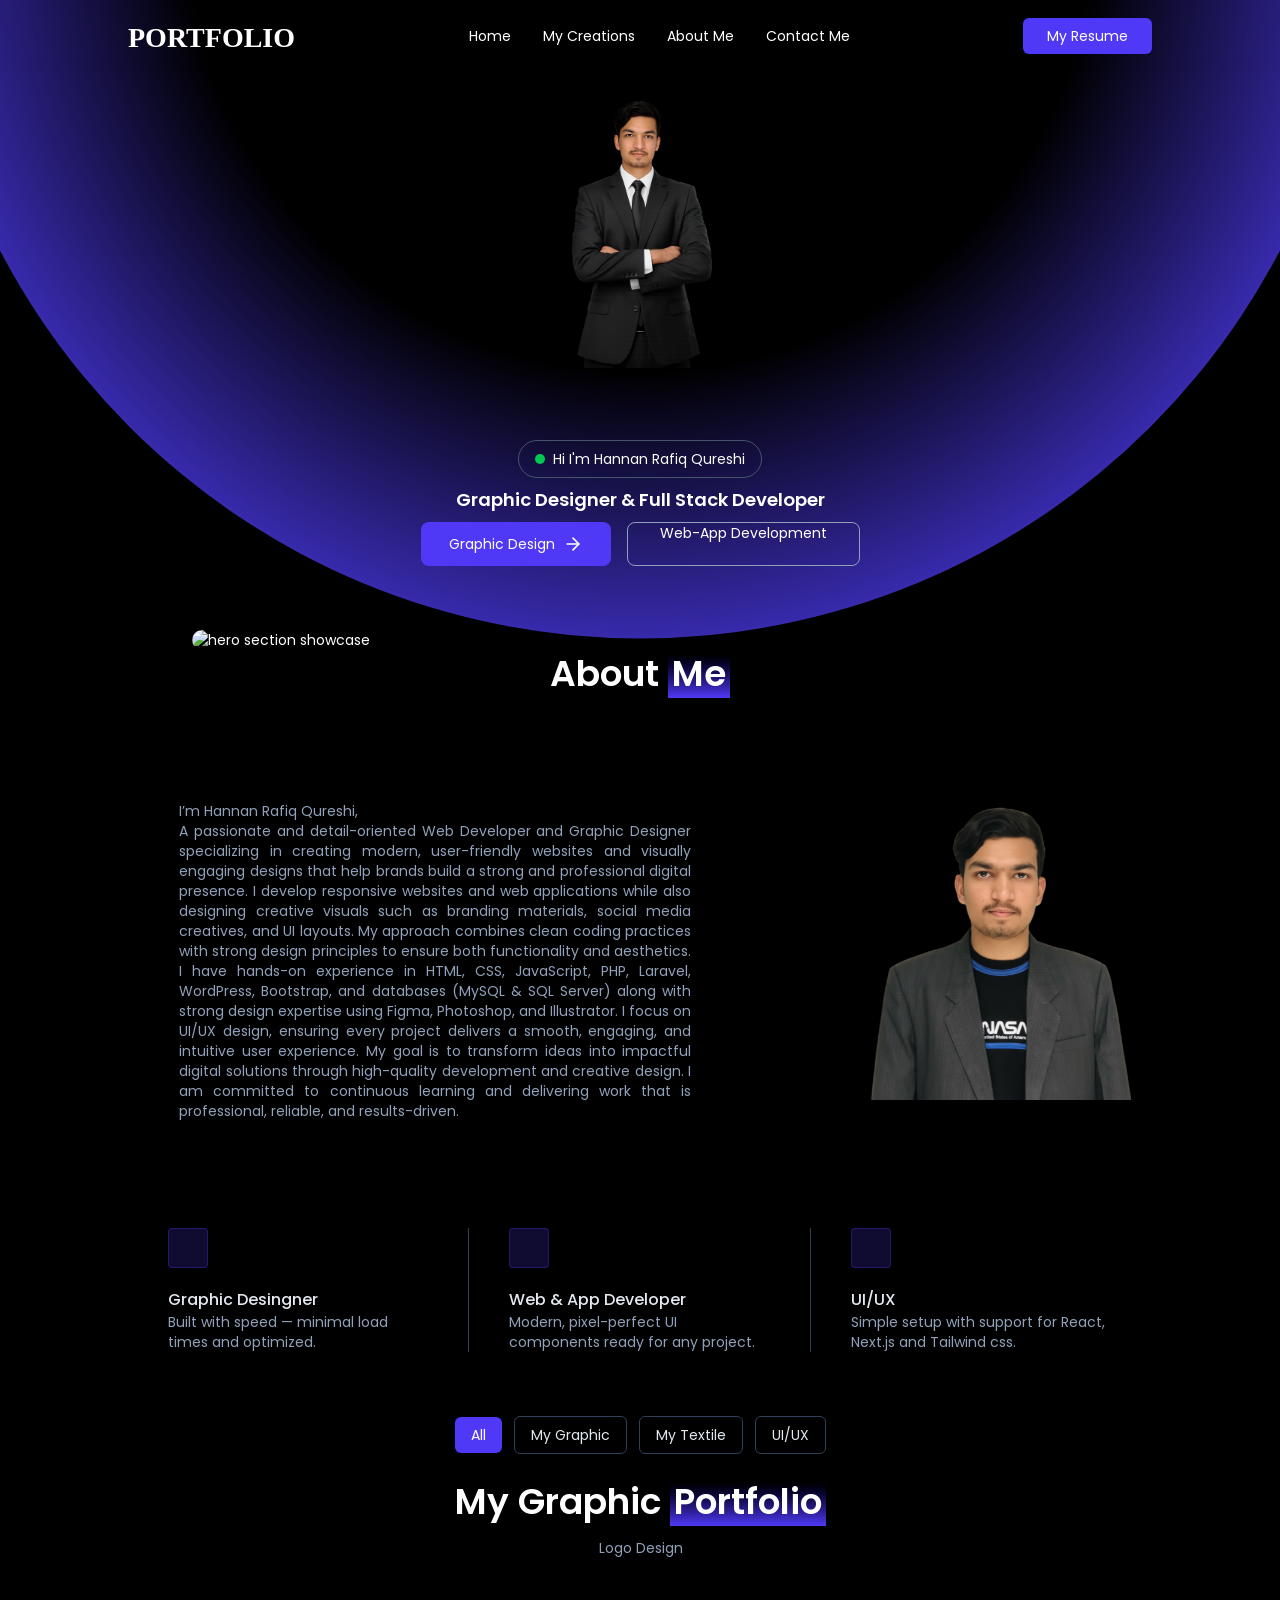
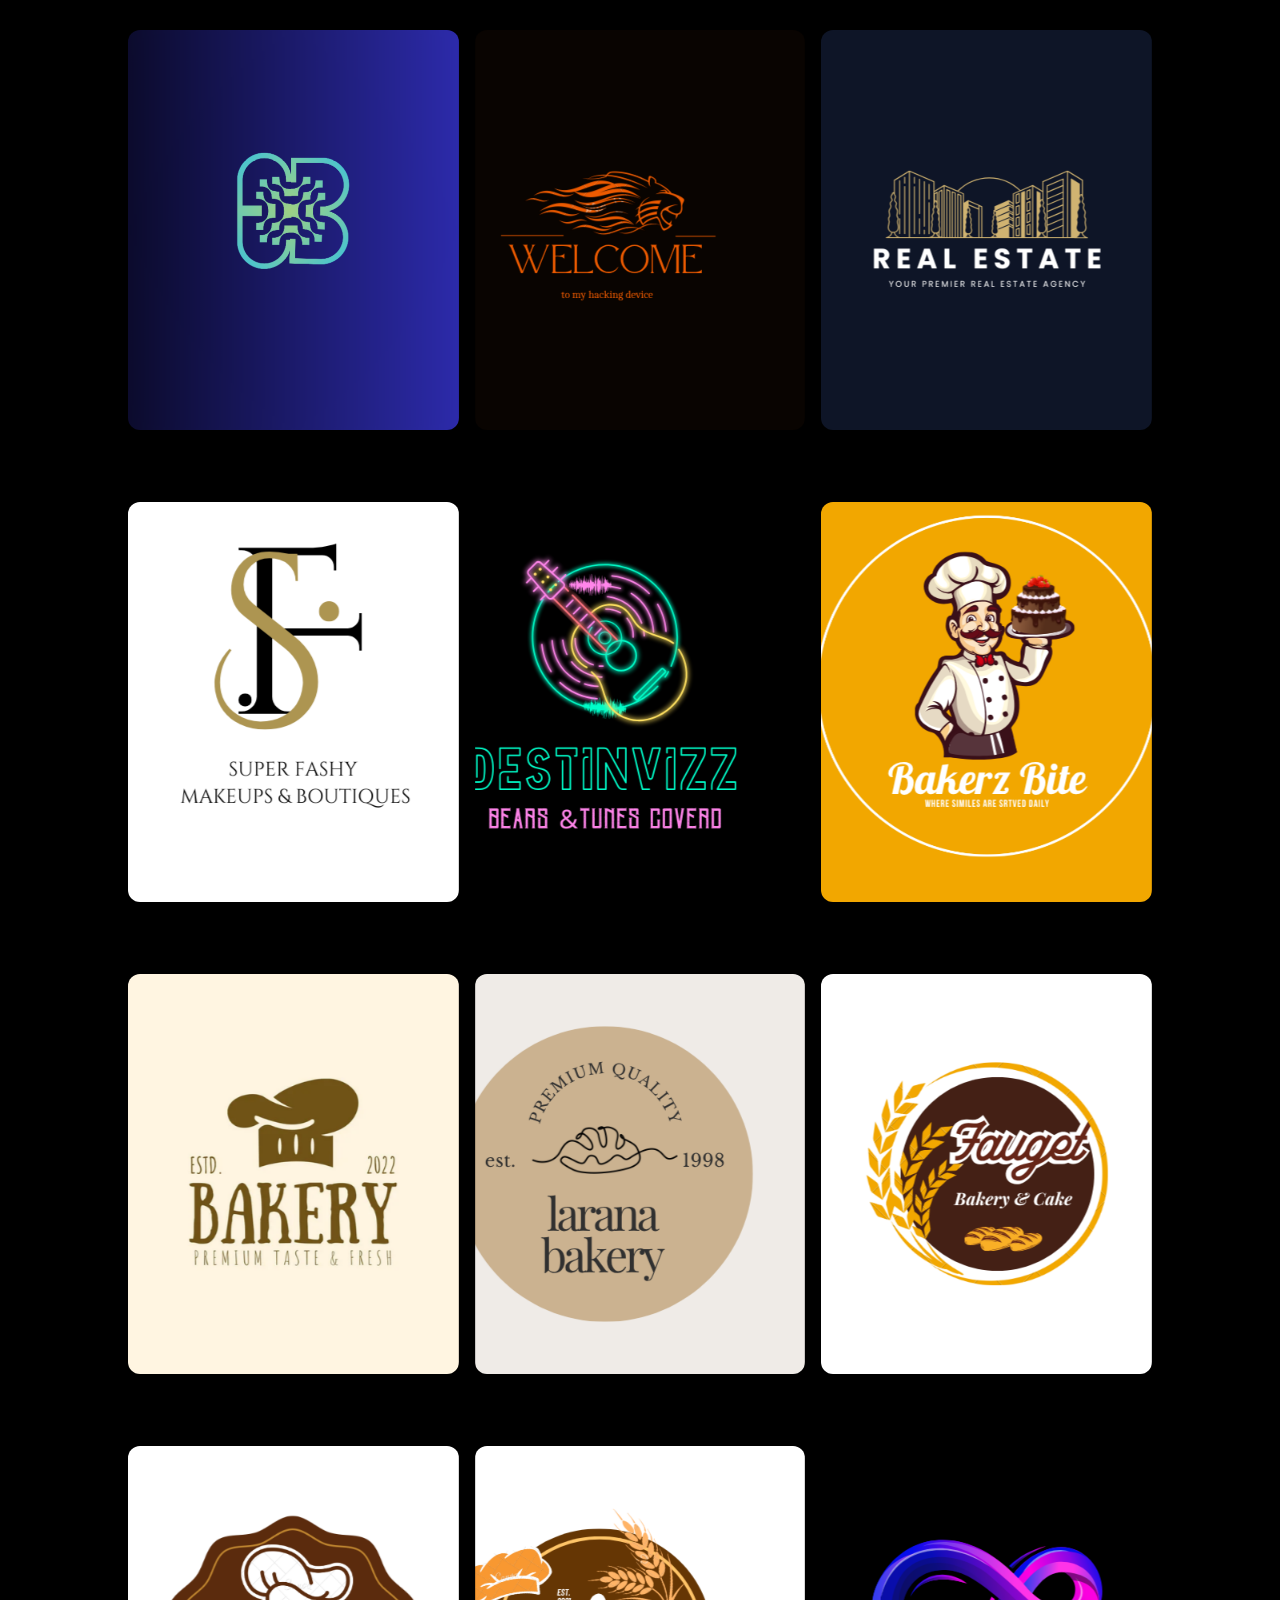
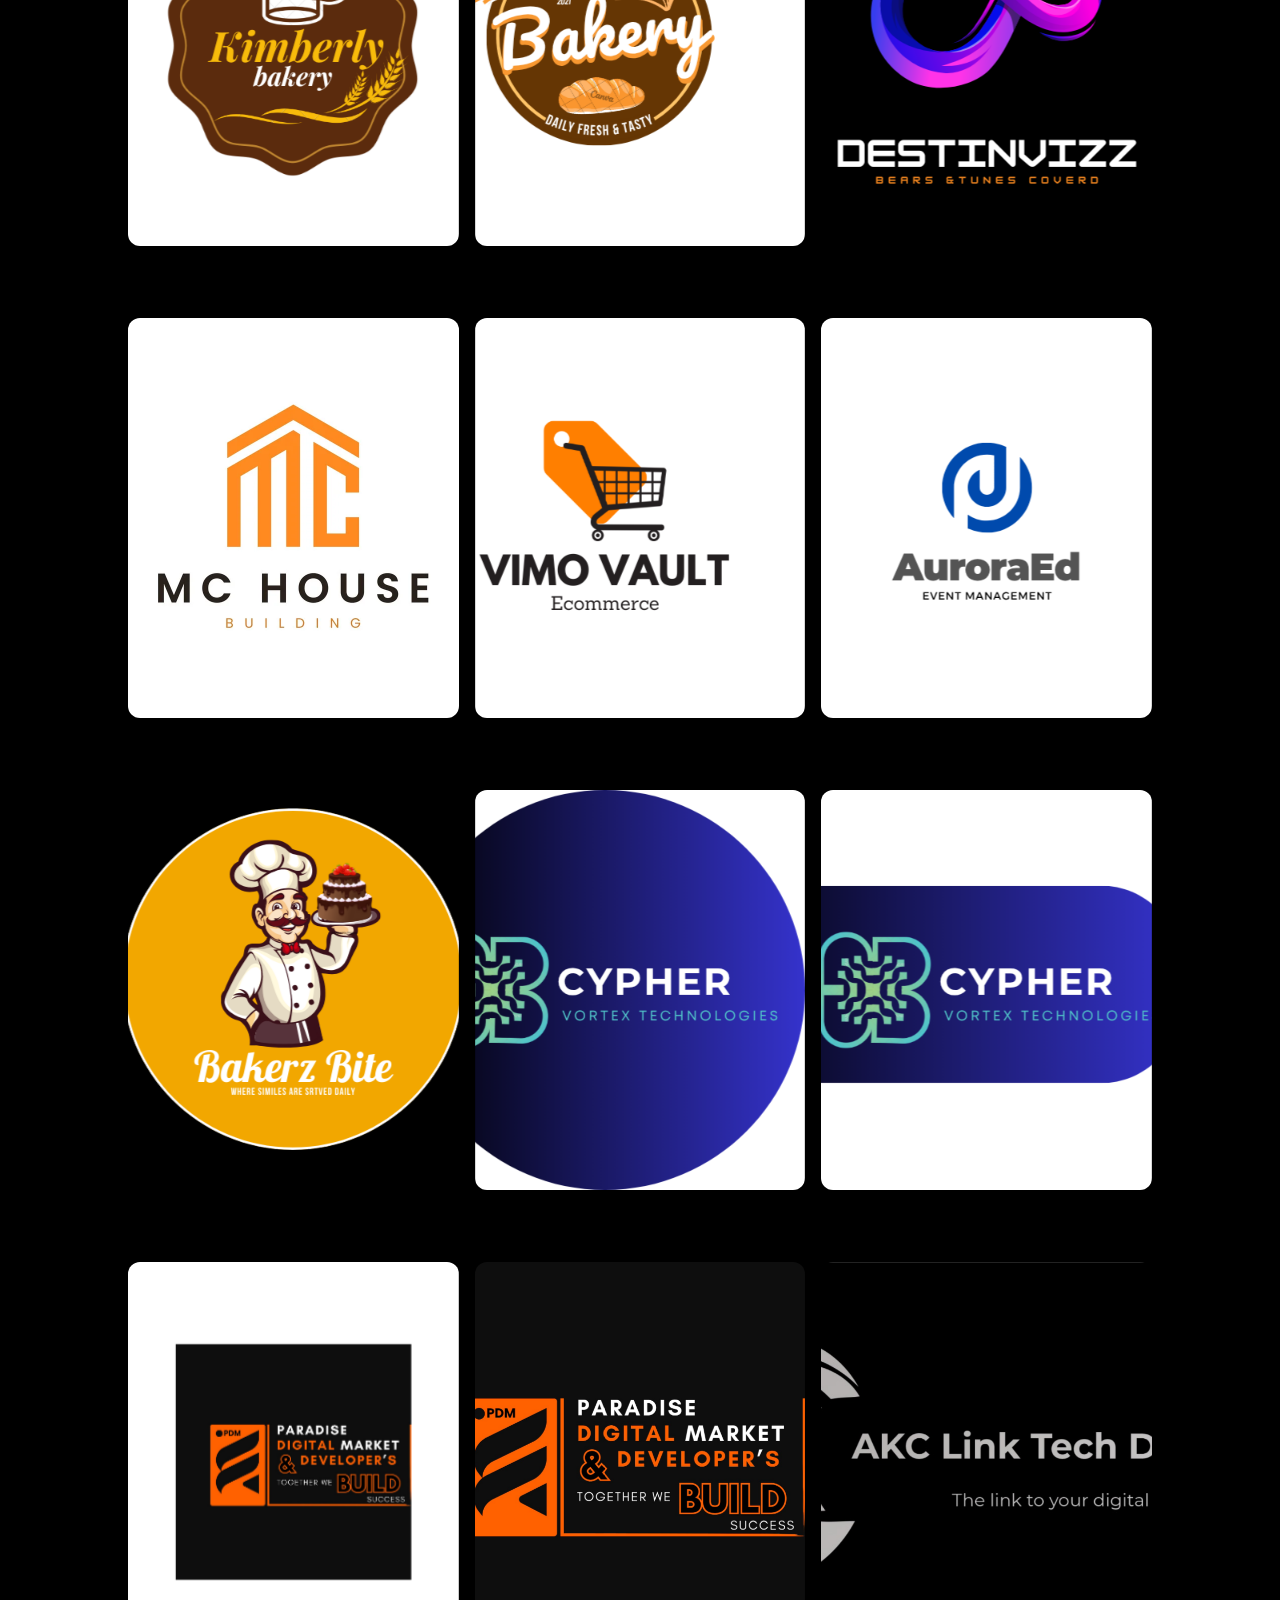
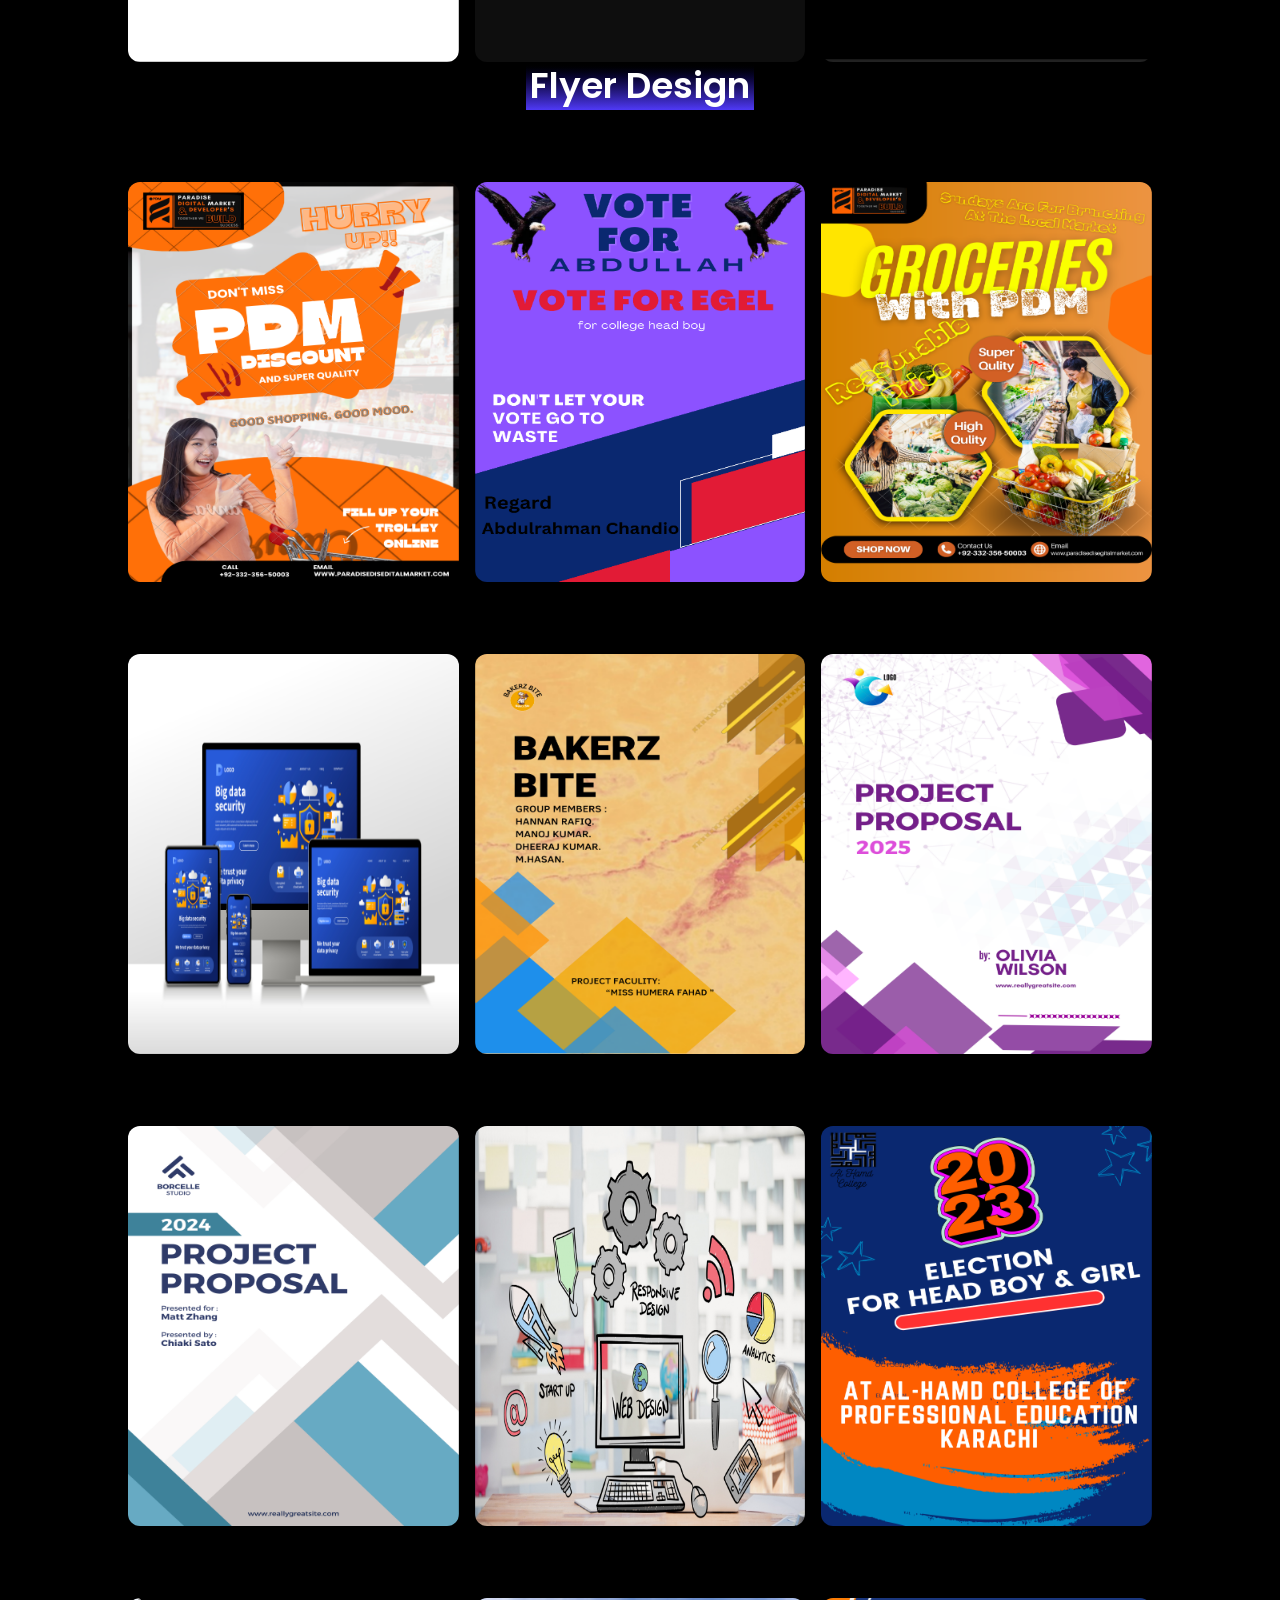
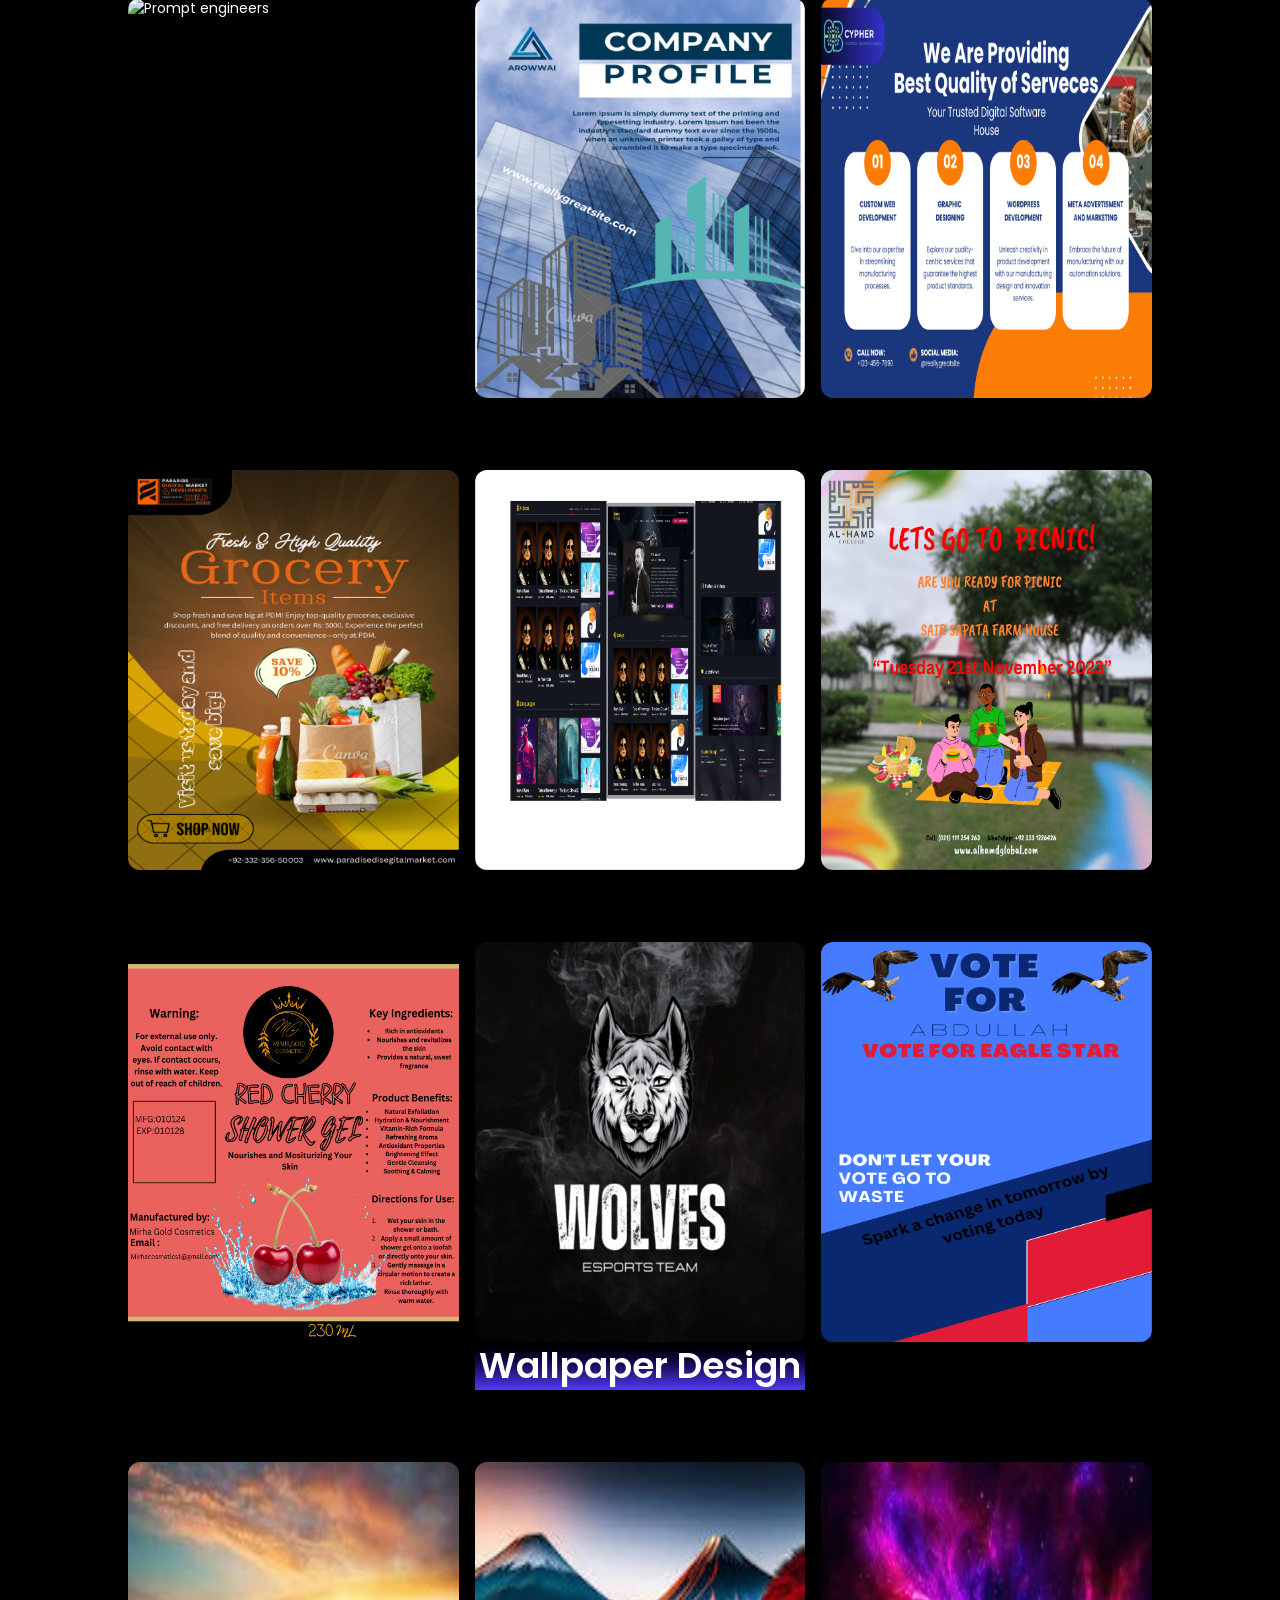
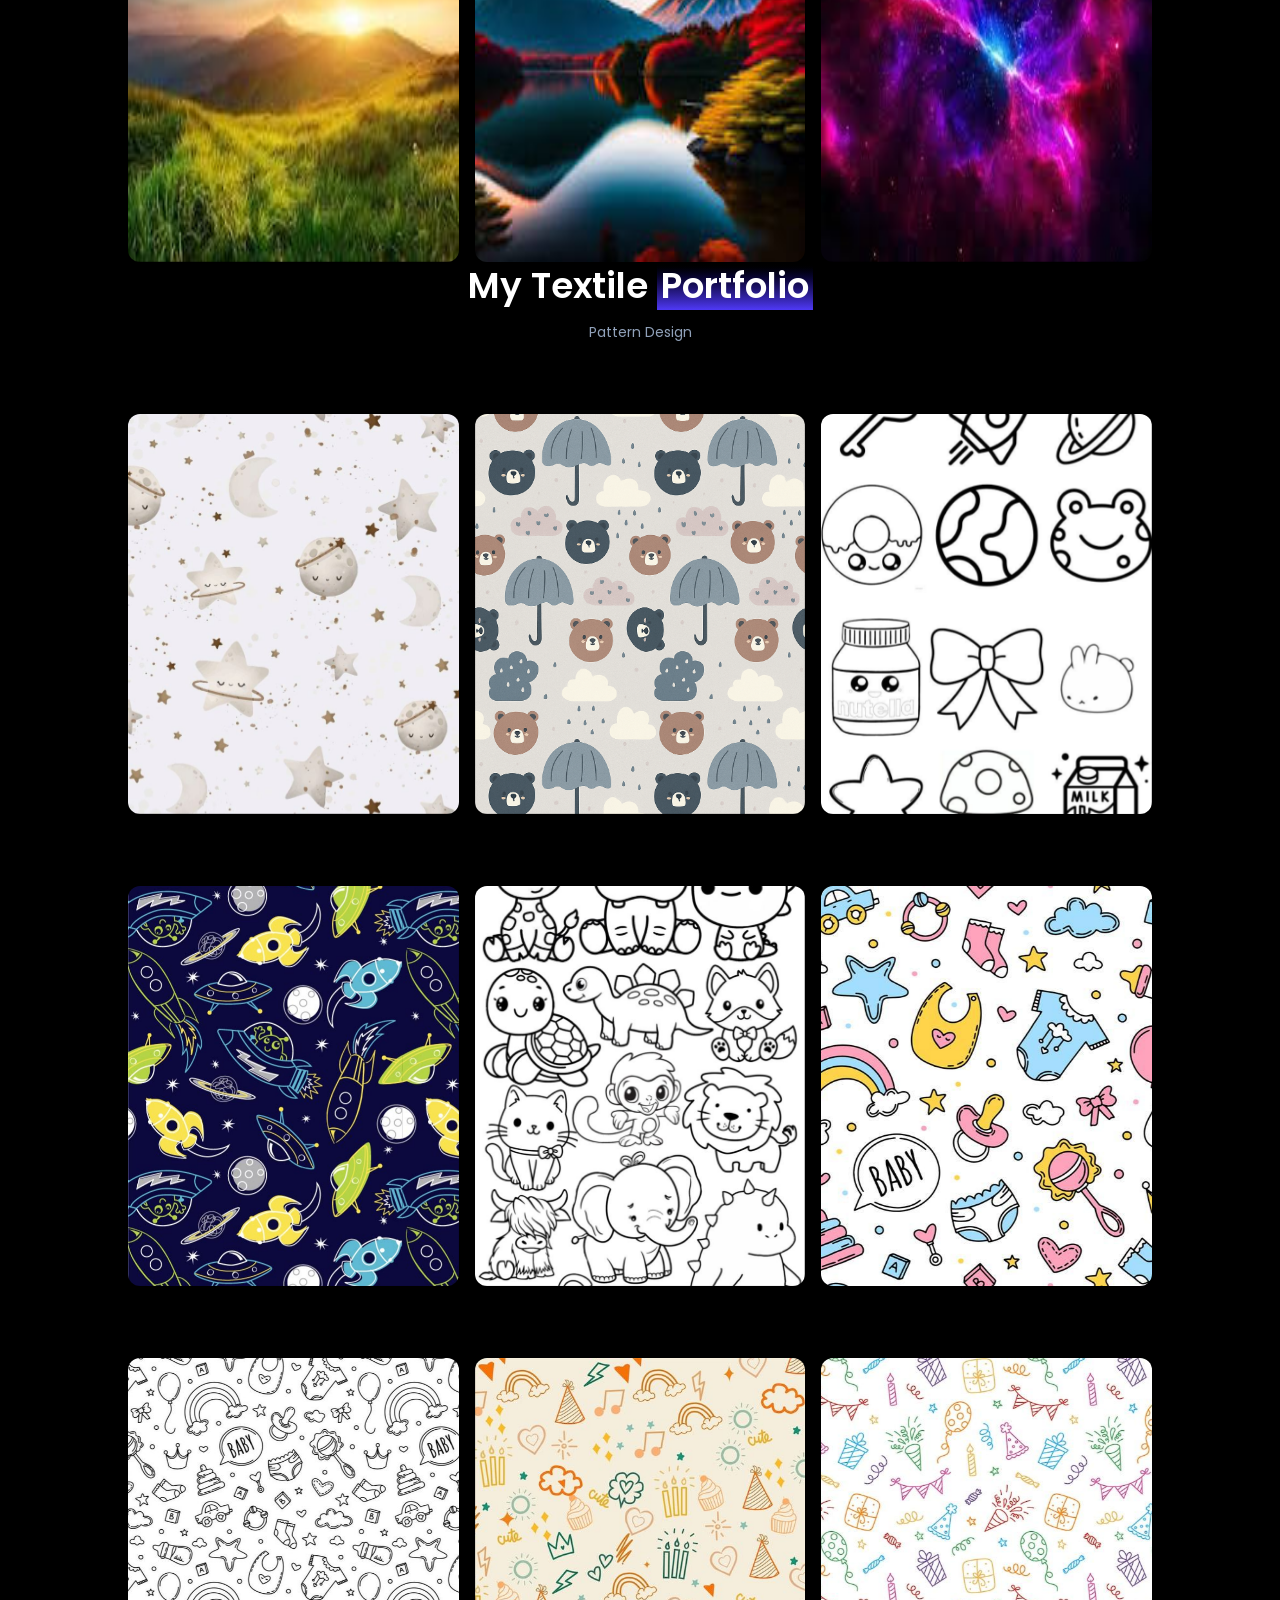
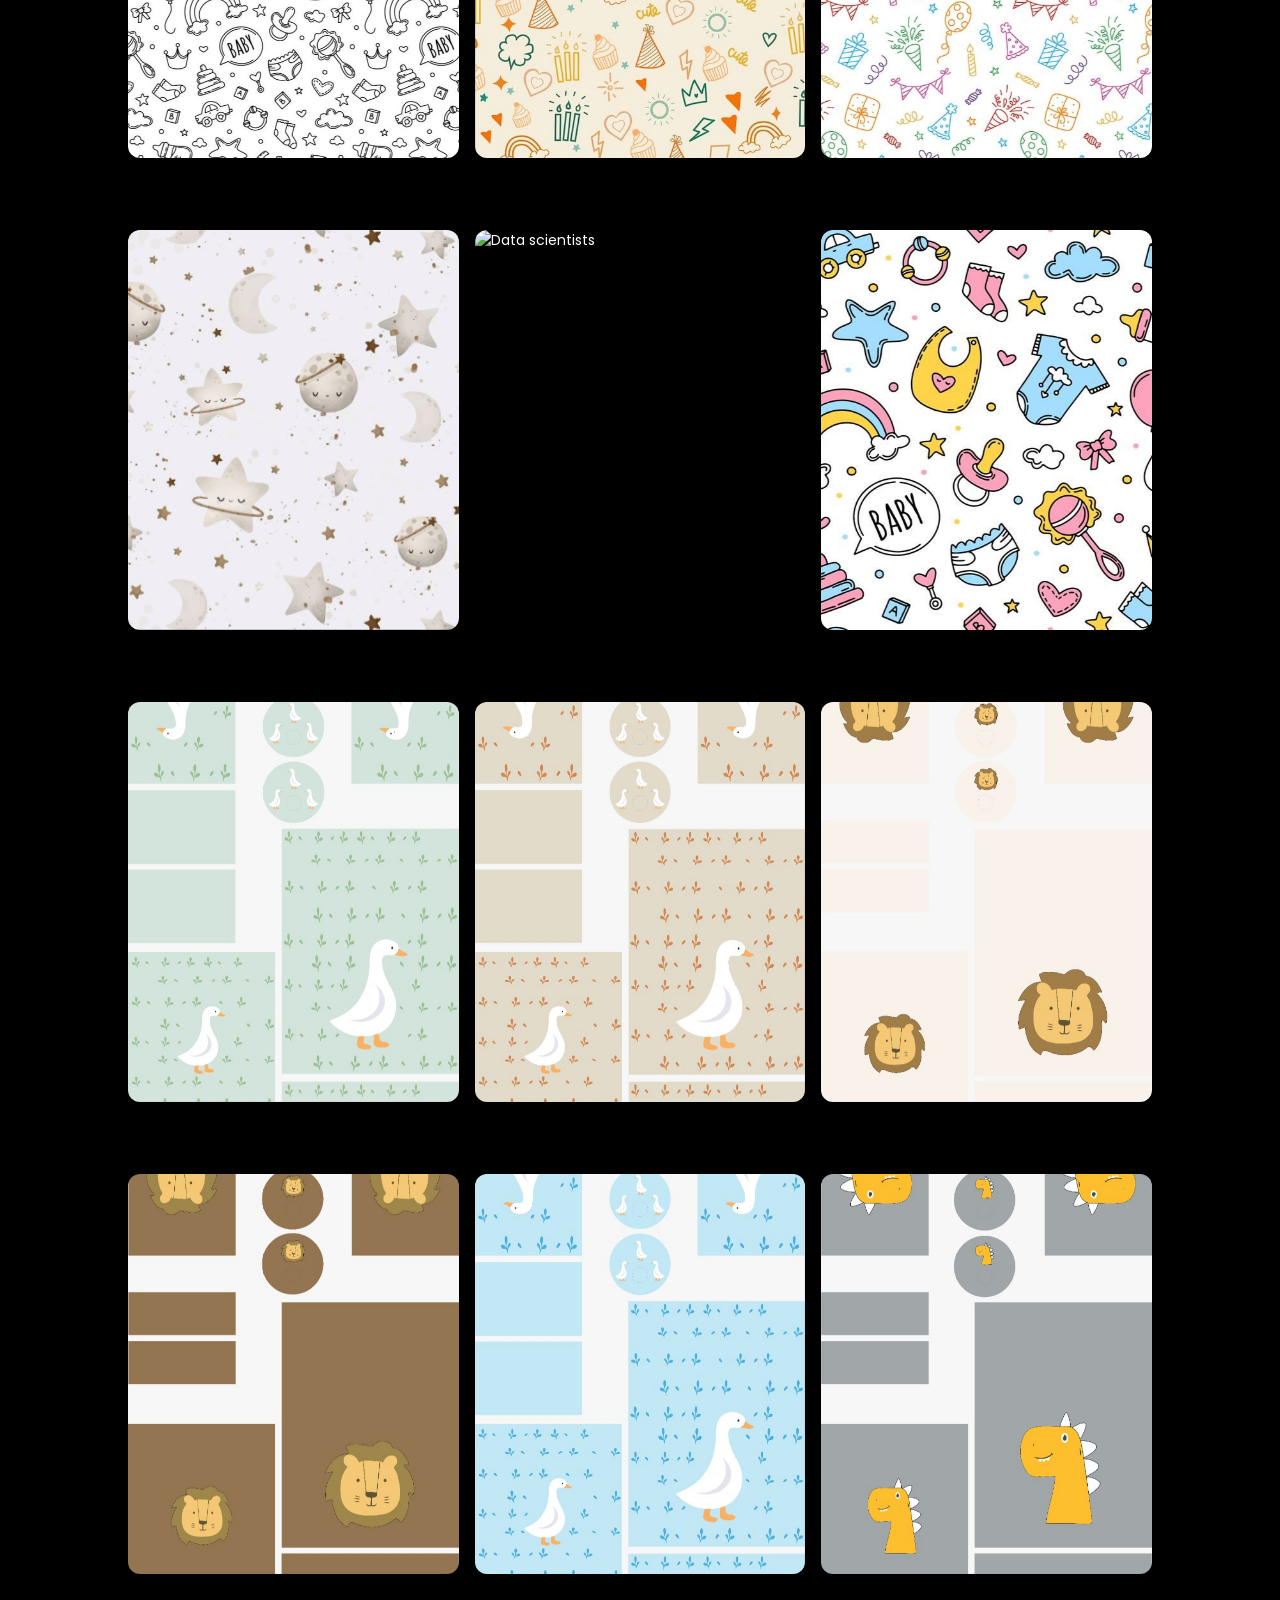
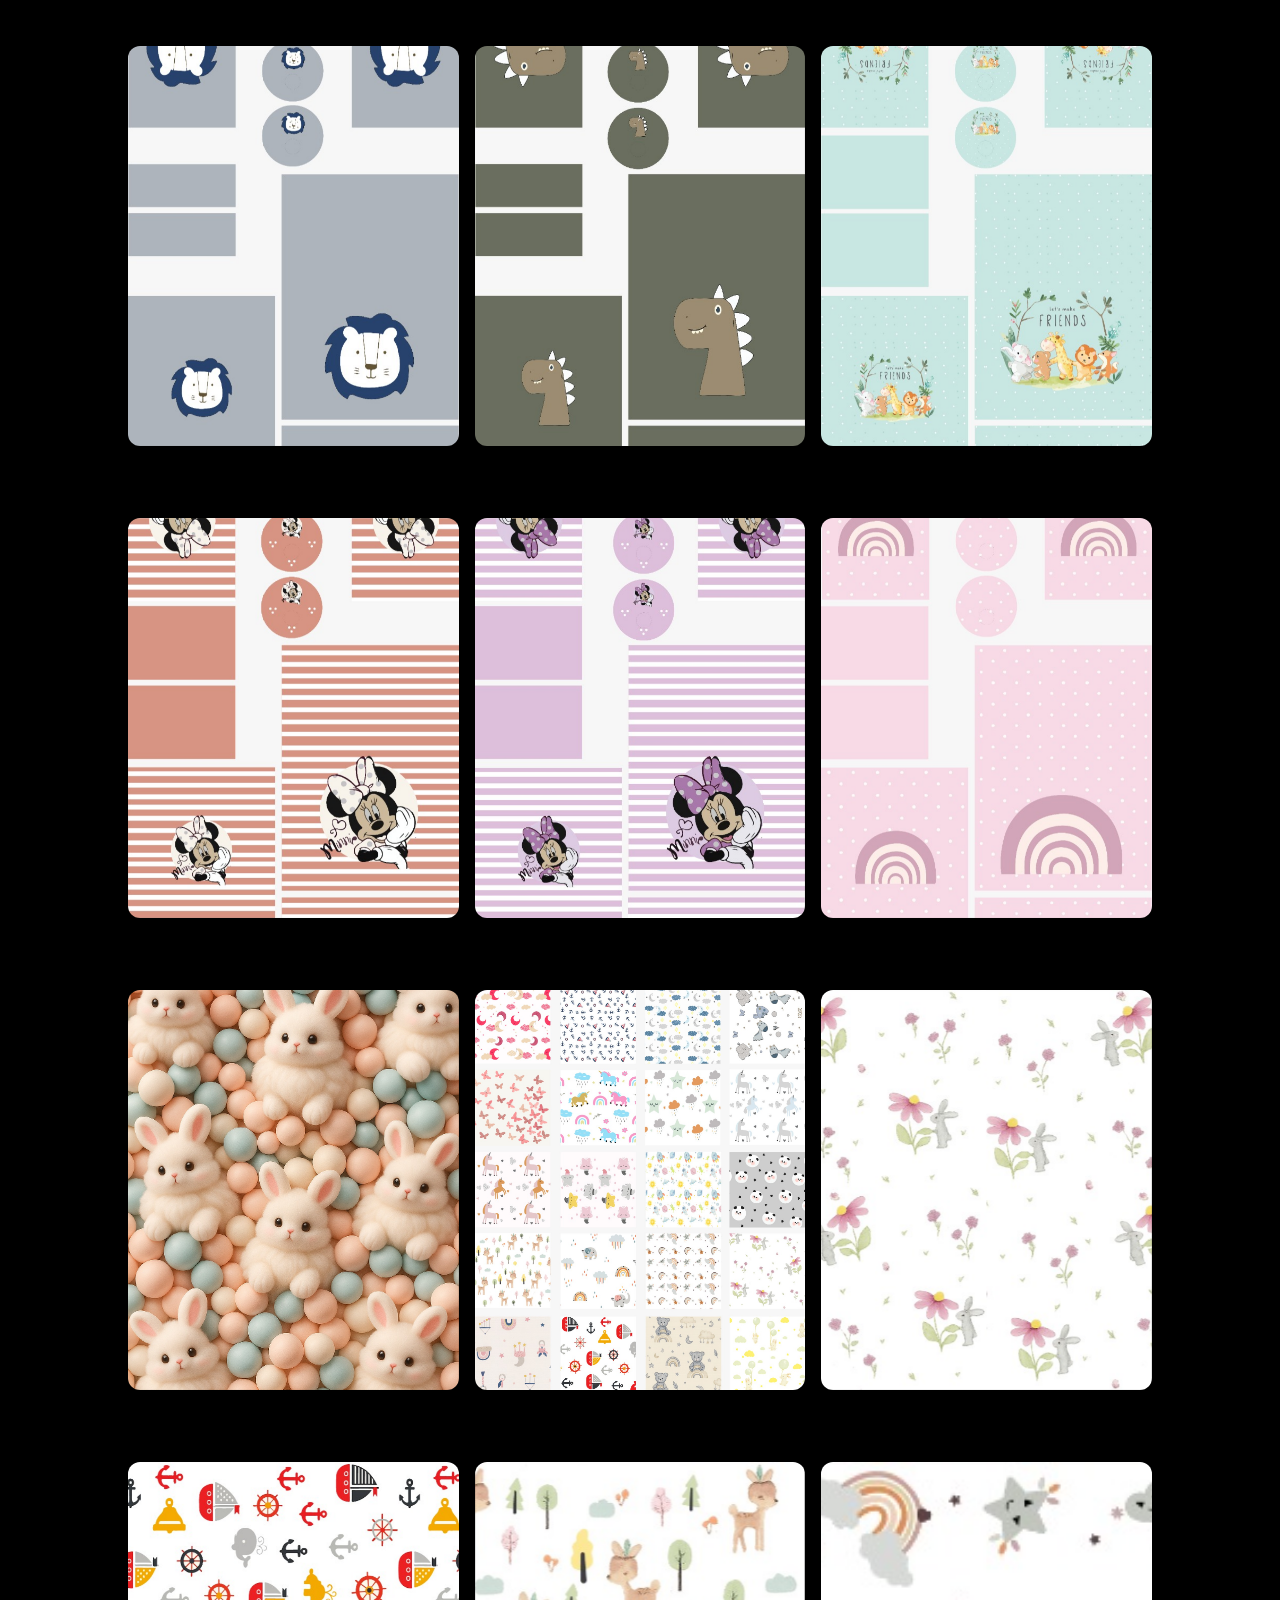
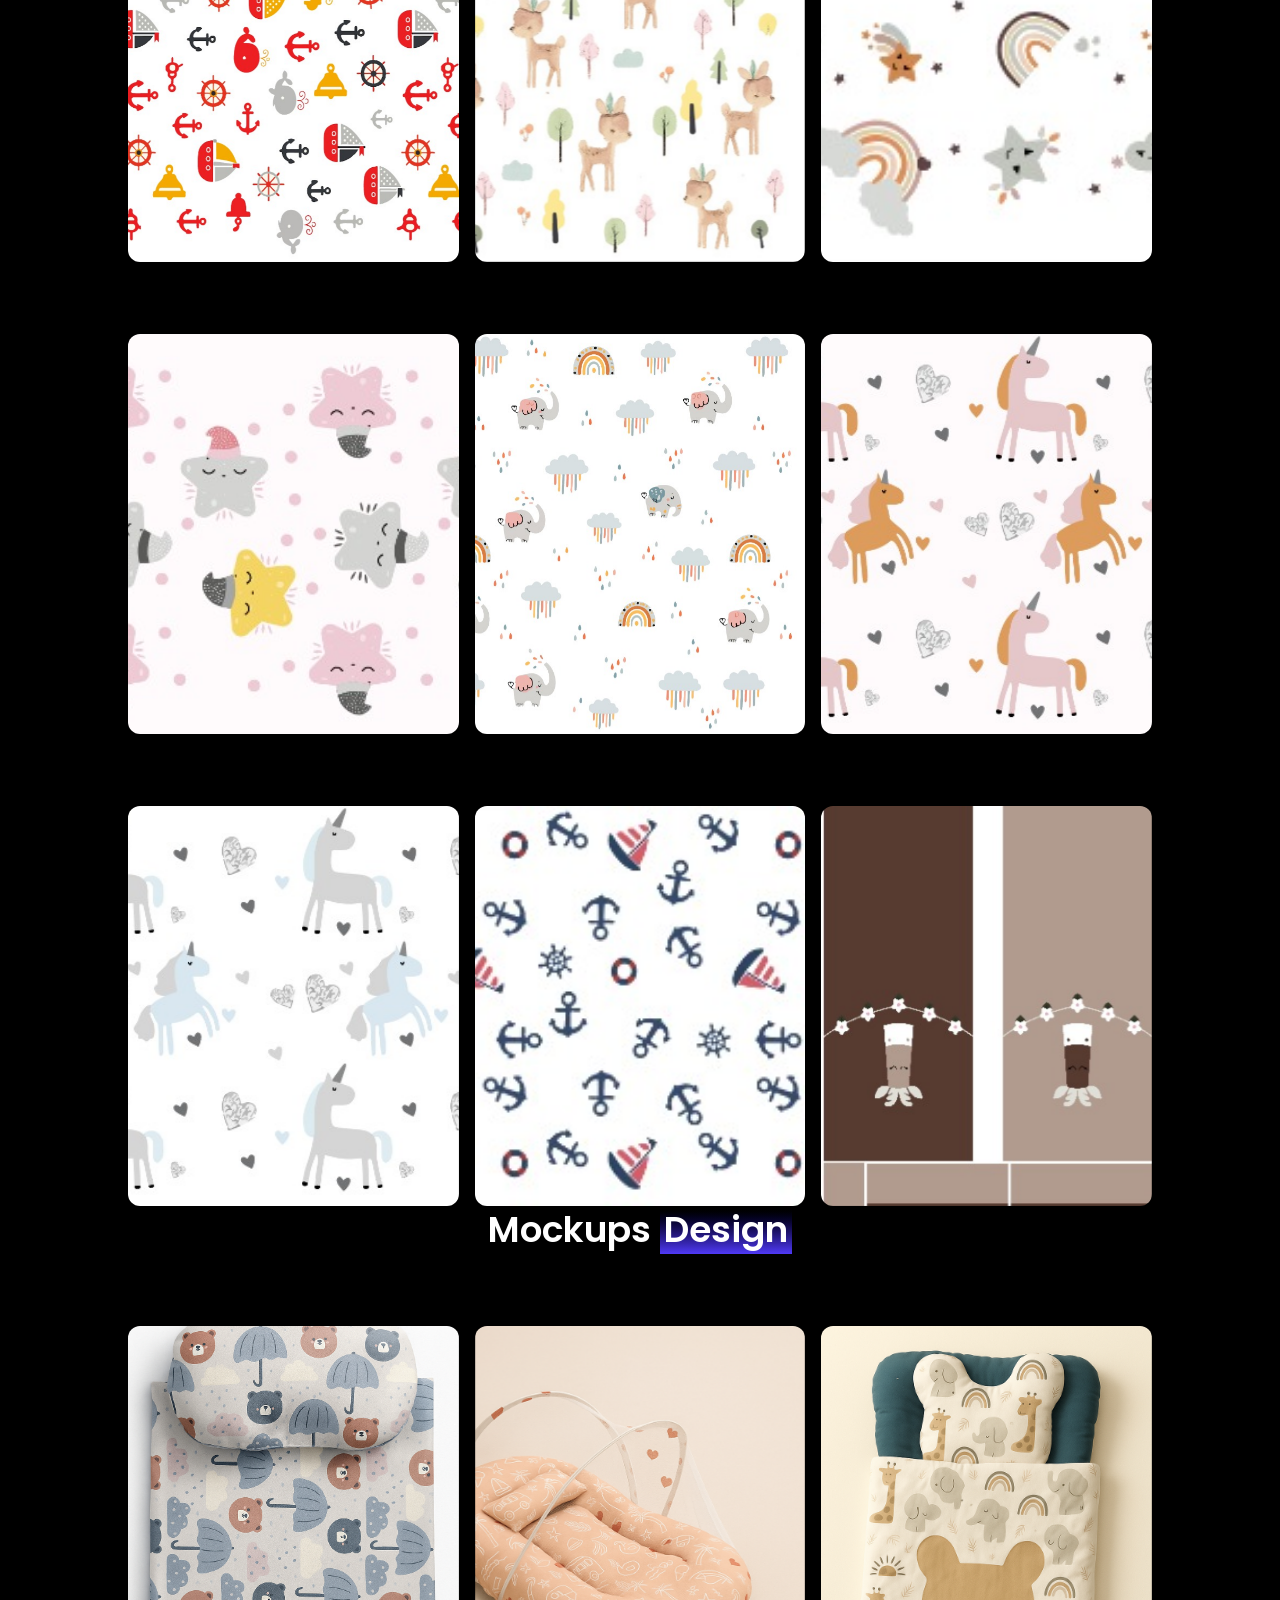
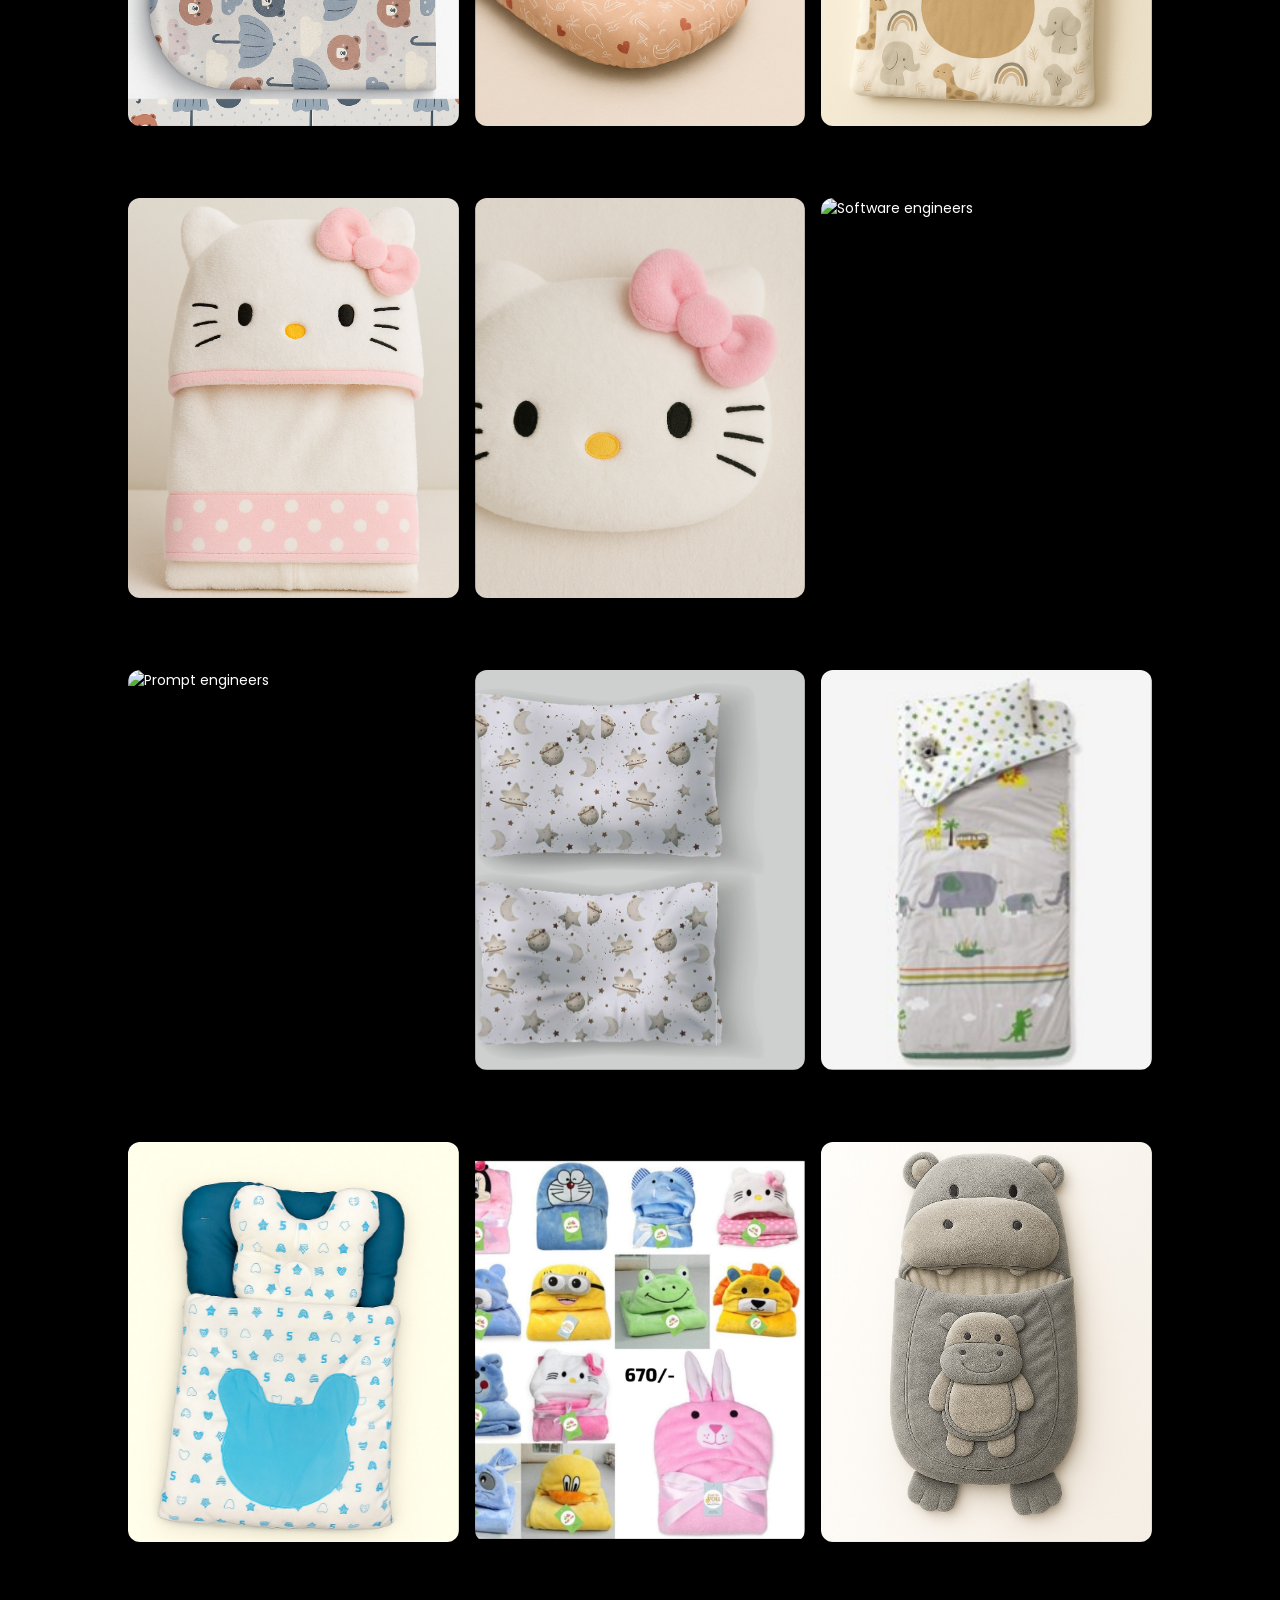
==== commit dfe9695f: "Add navigation links to index.html Added navigation links for Home, My Creations, About Me, and Cont" ====
--- a/index.html
+++ b/index.html
@@ -46,7 +46,28 @@
             </svg>
         </button>
     </nav>
-
+    <div id="nav-links" class="fixed inset-0 z-[100] bg-black/60 backdrop-blur flex flex-col items-center justify-center text-lg gap-8 lg:hidden transition-transform duration-400 -translate-x-full">
+        <a href="./index.html" class="hover:text-slate-300 transition">
+               Home
+            </a>
+            <a href="./creations.html" class="hover:text-slate-300 transition">
+               My Creations
+            </a>
+            <a href="./About.html" class="hover:text-slate-300 transition">   
+                About Me
+            </a>
+            <a href="./contact us.html" class="hover:text-slate-300 transition">
+                Contact Me
+            </a>  
+        <button id="close-menu" class="active:ring-3 active:ring-white aspect-square size-10 p-1 items-center justify-center bg-slate-100 hover:bg-slate-200 transition text-black rounded-md flex">
+            <svg xmlns="http://www.w3.org/2000/svg" width="24" height="24" viewBox="0 0 24 24" fill="none"
+                stroke="currentColor" stroke-width="2" stroke-linecap="round" stroke-linejoin="round"
+                class="lucide lucide-x" aria-hidden="true">
+                <path d="M18 6 6 18"></path>
+                <path d="m6 6 12 12"></path>
+            </svg>
+        </button>
+    </div>
     <div id="nav-links" class="fixed inset-0 z-[100] bg-black/60 backdrop-blur flex flex-col items-center justify-center text-lg gap-8 lg:hidden transition-transform duration-400 -translate-x-full">
         <a href="/#creations">
             Creations
@@ -1290,4 +1311,4 @@
     <script src="./script.js"></script>
 </body>
 
-</html>+</html>
--- a/output.css
+++ b/output.css
@@ -1678,4 +1678,104 @@
 
 #myBtn:hover {
   background-color: #555; /* Add a dark-grey background on hover */
-}+}
+
+@media (max-width: 768px) {
+  body {
+    overflow-x: hidden;
+  }
+
+  nav {
+    padding-inline: 1rem;
+    height: auto;
+  }
+
+  nav h1 {
+    font-size: 1.35rem;
+  }
+
+  body > section:first-of-type {
+    padding-inline: 1rem;
+    margin-top: 0;
+  }
+
+  body > section:first-of-type > div[style*="width: 15%"] {
+    width: min(40%, 180px) !important;
+    margin-top: 2rem !important;
+    margin-bottom: -2rem !important;
+  }
+
+  body > section:first-of-type .flex.items-center.gap-4.mt-8 {
+    flex-direction: column;
+    width: 100%;
+    margin-top: 1rem;
+  }
+
+  body > section:first-of-type .flex.items-center.gap-4.mt-8 a {
+    width: 100%;
+    justify-content: center;
+  }
+
+  body > section:first-of-type h1 {
+    font-size: clamp(1.45rem, 5vw, 2.2rem) !important;
+    line-height: 1.25 !important;
+    margin-top: 0.5rem !important;
+  }
+
+  #about .flex.flex-col.items-center > p {
+    margin-left: 0 !important;
+    margin-top: 1.25rem !important;
+    padding: 0 !important;
+    text-align: left;
+  }
+
+  #about .flex.flex-col.items-center > img {
+    width: min(220px, 60%) !important;
+    height: auto !important;
+    margin-left: 0 !important;
+    margin-top: 1.25rem !important;
+  }
+
+  #about .relative.max-w-5xl.mx-auto.grid {
+    margin-top: 2rem !important;
+    padding-inline: 1rem !important;
+  }
+
+  #creation-filters,
+  #creation-subfilters {
+    padding-inline: 1rem;
+  }
+
+  .creation-section .creation-subsection[data-subsection="logo"] {
+    flex-direction: column !important;
+    gap: 1rem !important;
+    height: auto !important;
+    padding-inline: 1rem;
+  }
+
+  .creation-section .creation-subsection[data-subsection="logo"] > div {
+    width: 100% !important;
+    height: 280px !important;
+  }
+
+  footer {
+    padding-inline: 1rem;
+  }
+
+  footer .grid {
+    grid-template-columns: 1fr !important;
+    text-align: center;
+  }
+
+  footer .flex {
+    flex-direction: column;
+    align-items: center;
+  }
+
+  #myBtn {
+    right: 1rem;
+    bottom: 1rem;
+    padding: 0.8rem;
+    font-size: 1rem;
+  }
+}
